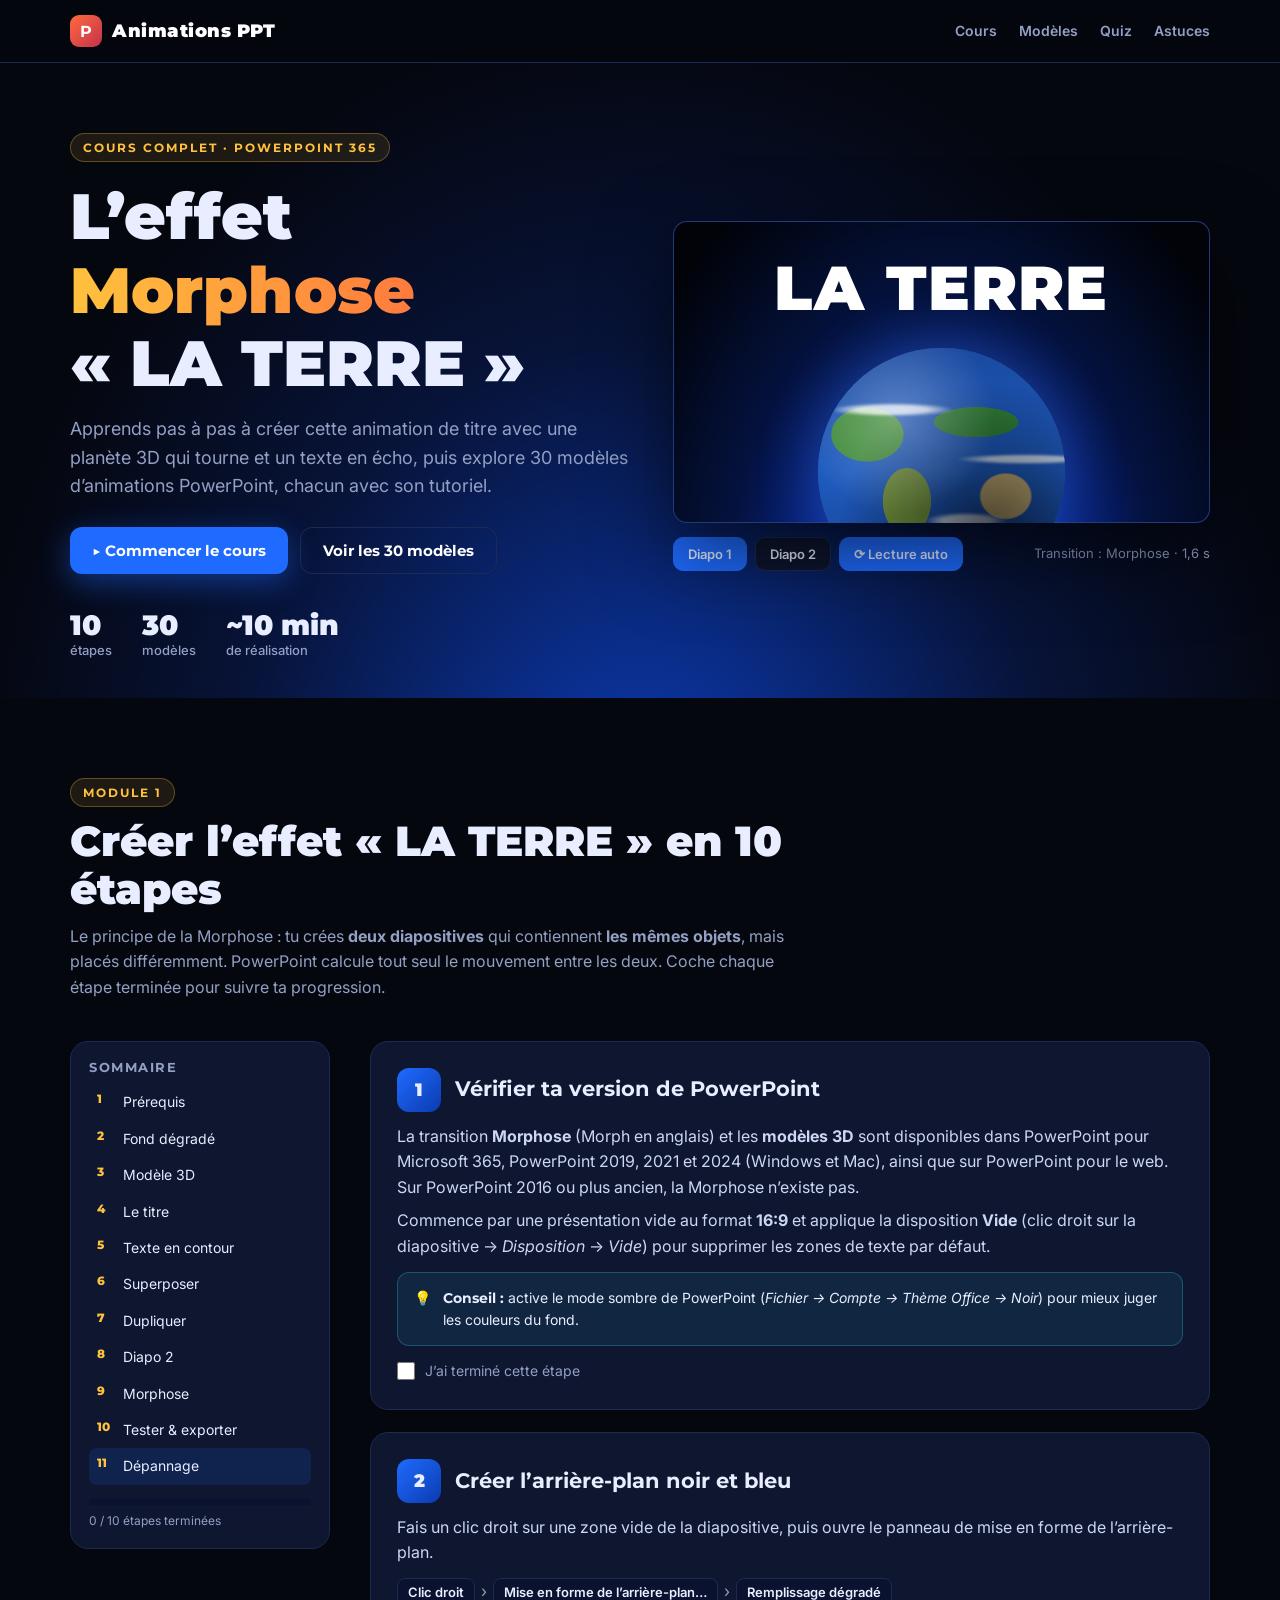
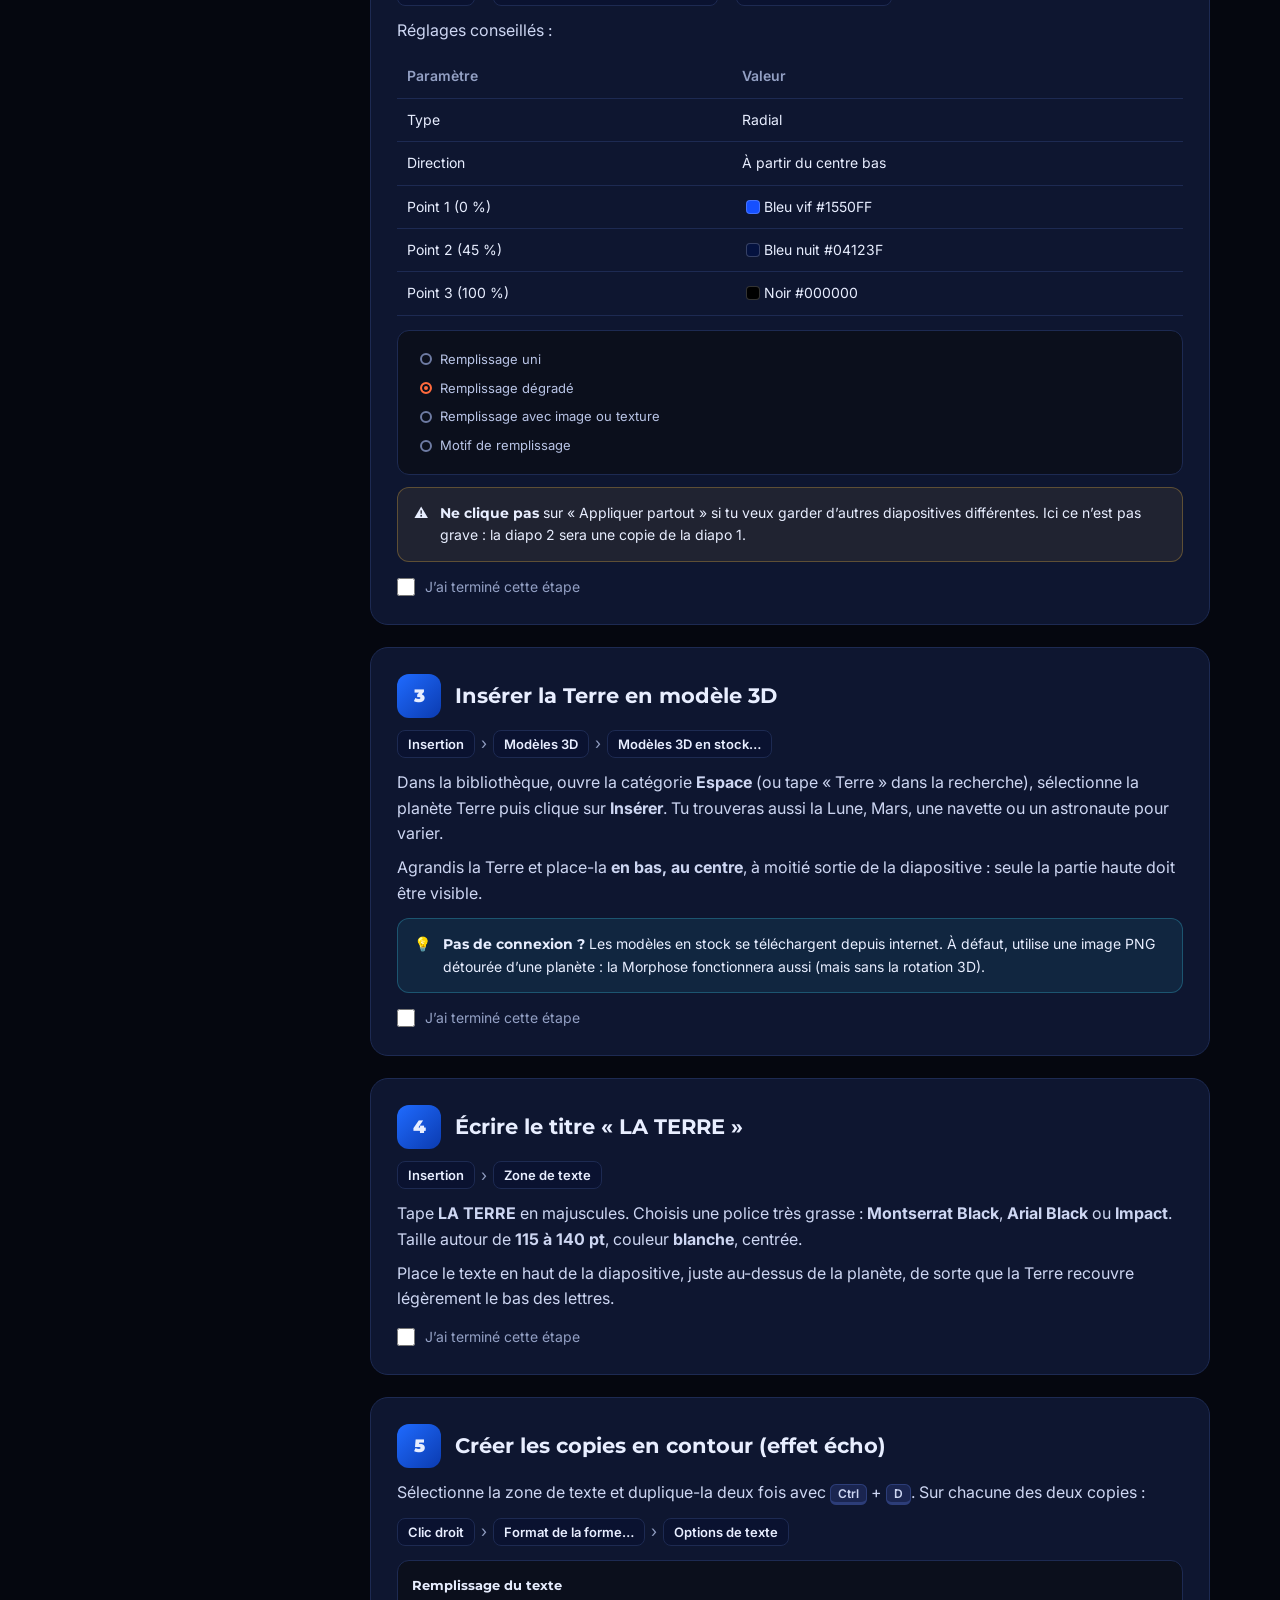
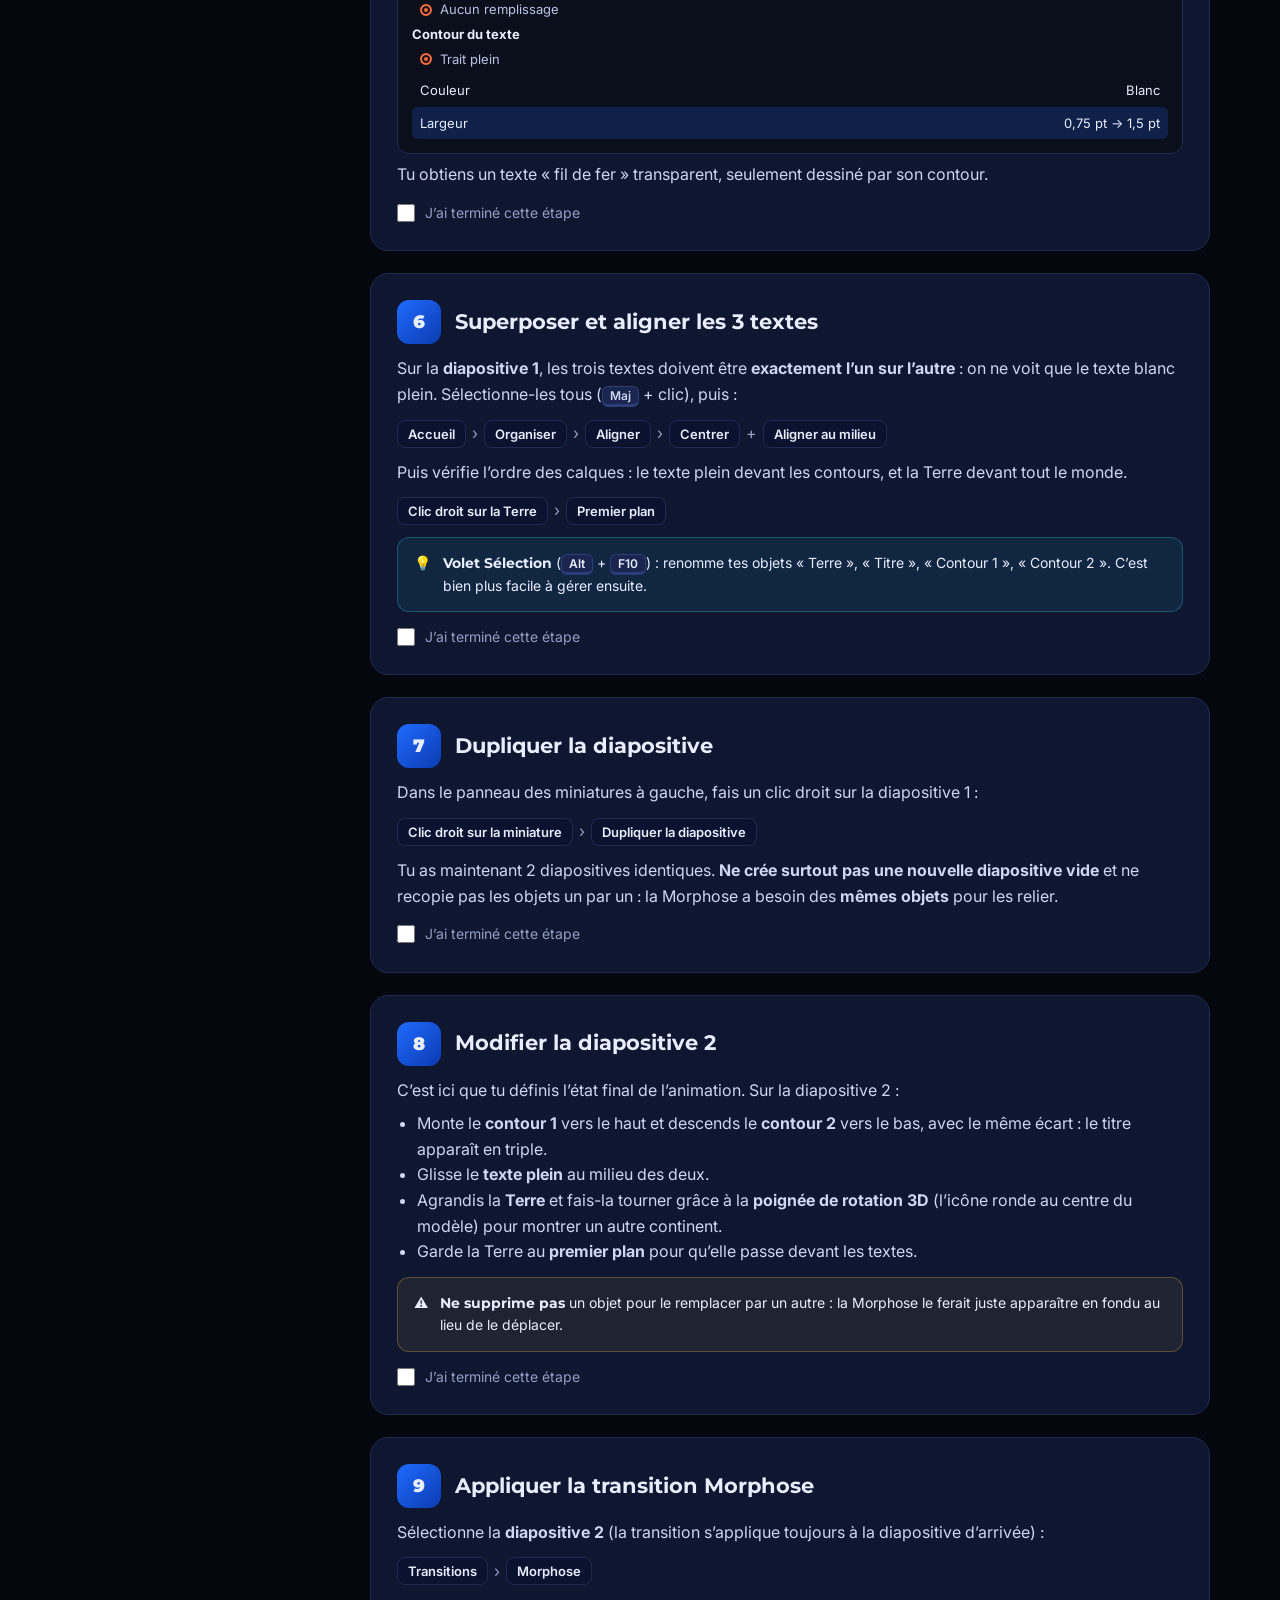
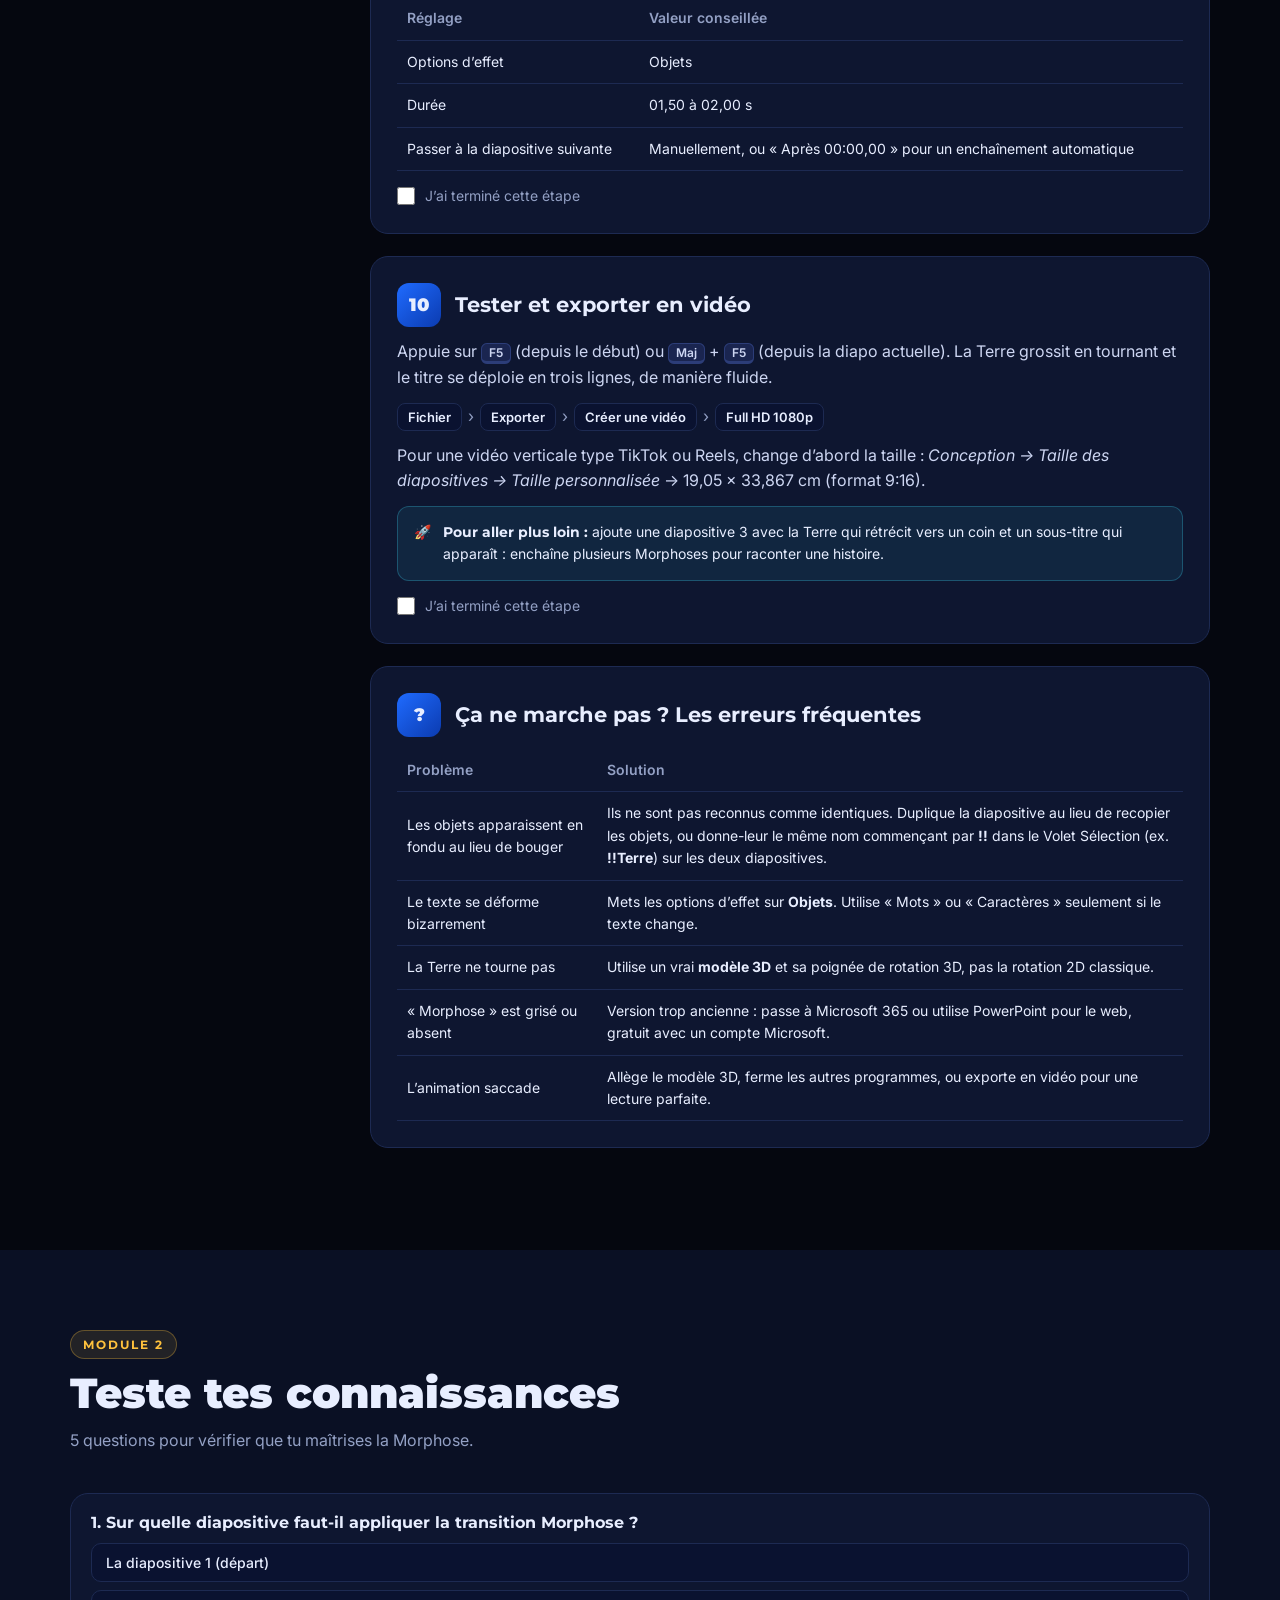
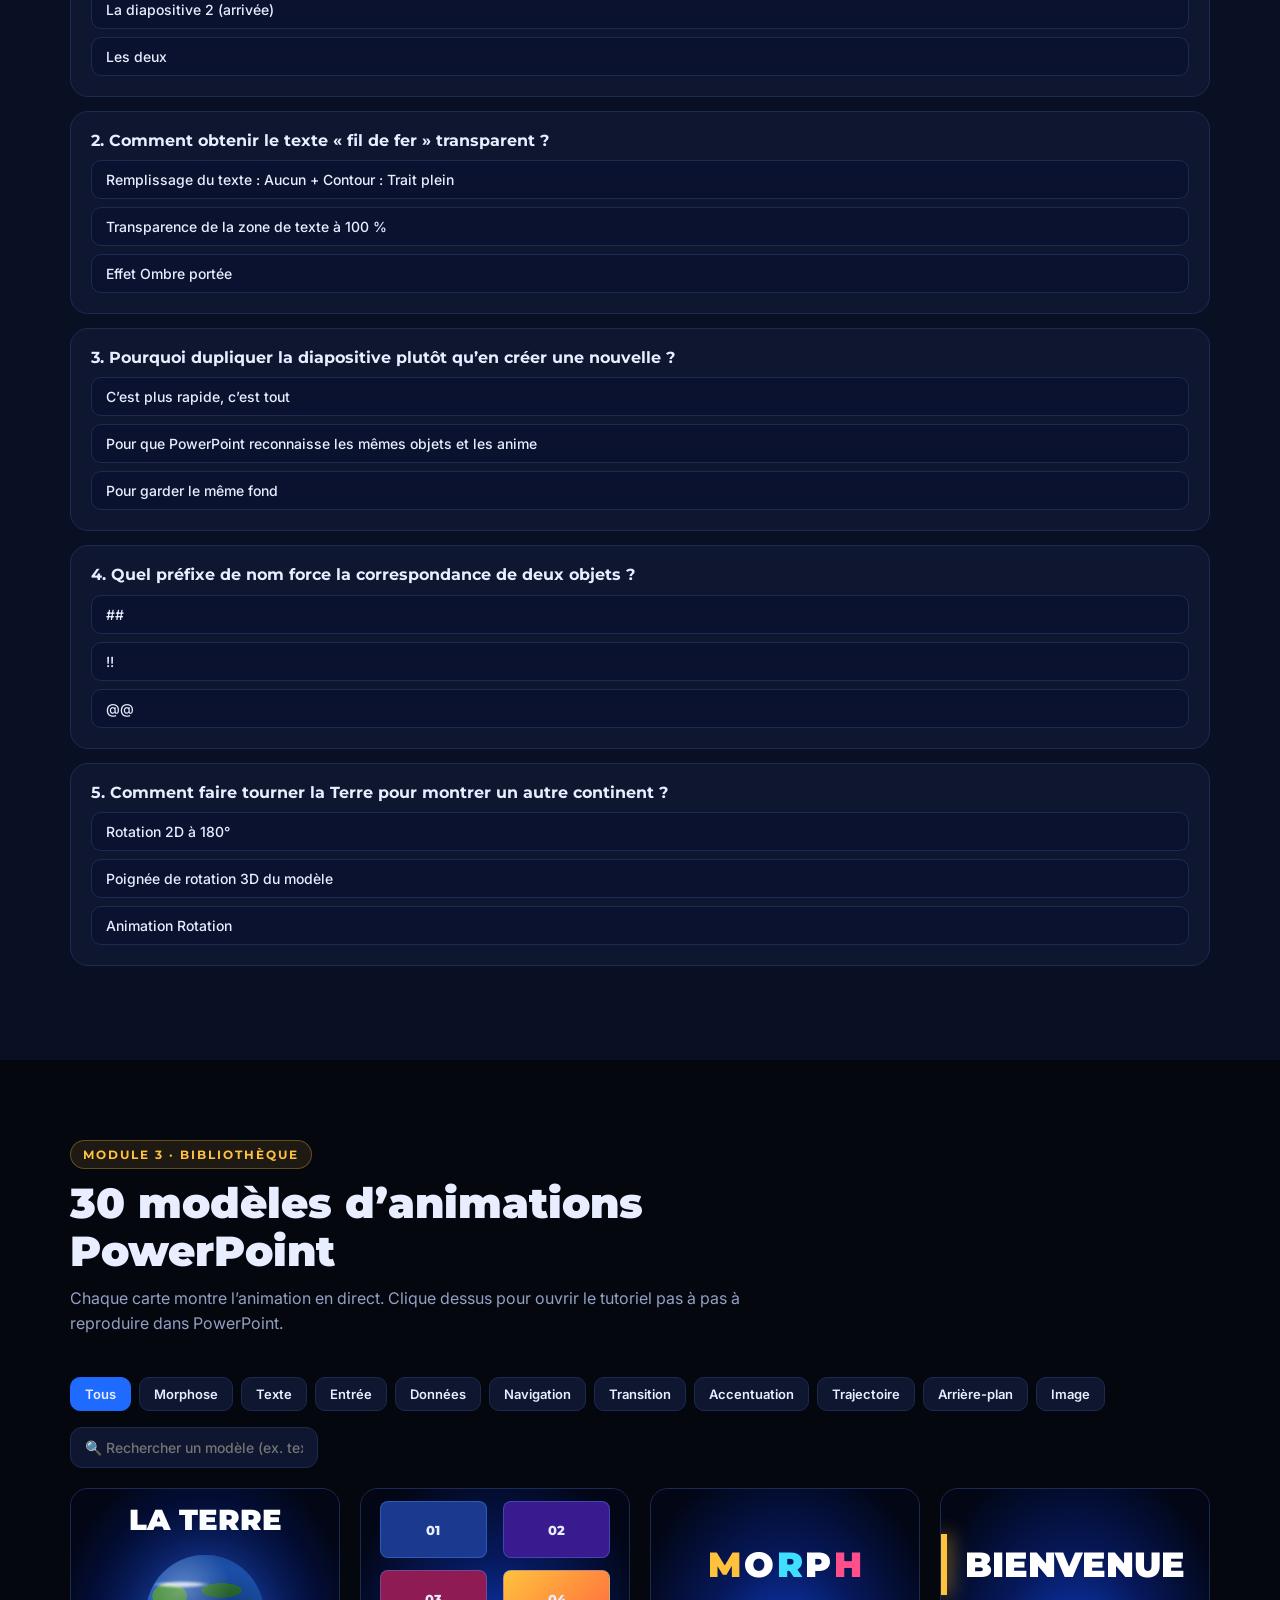
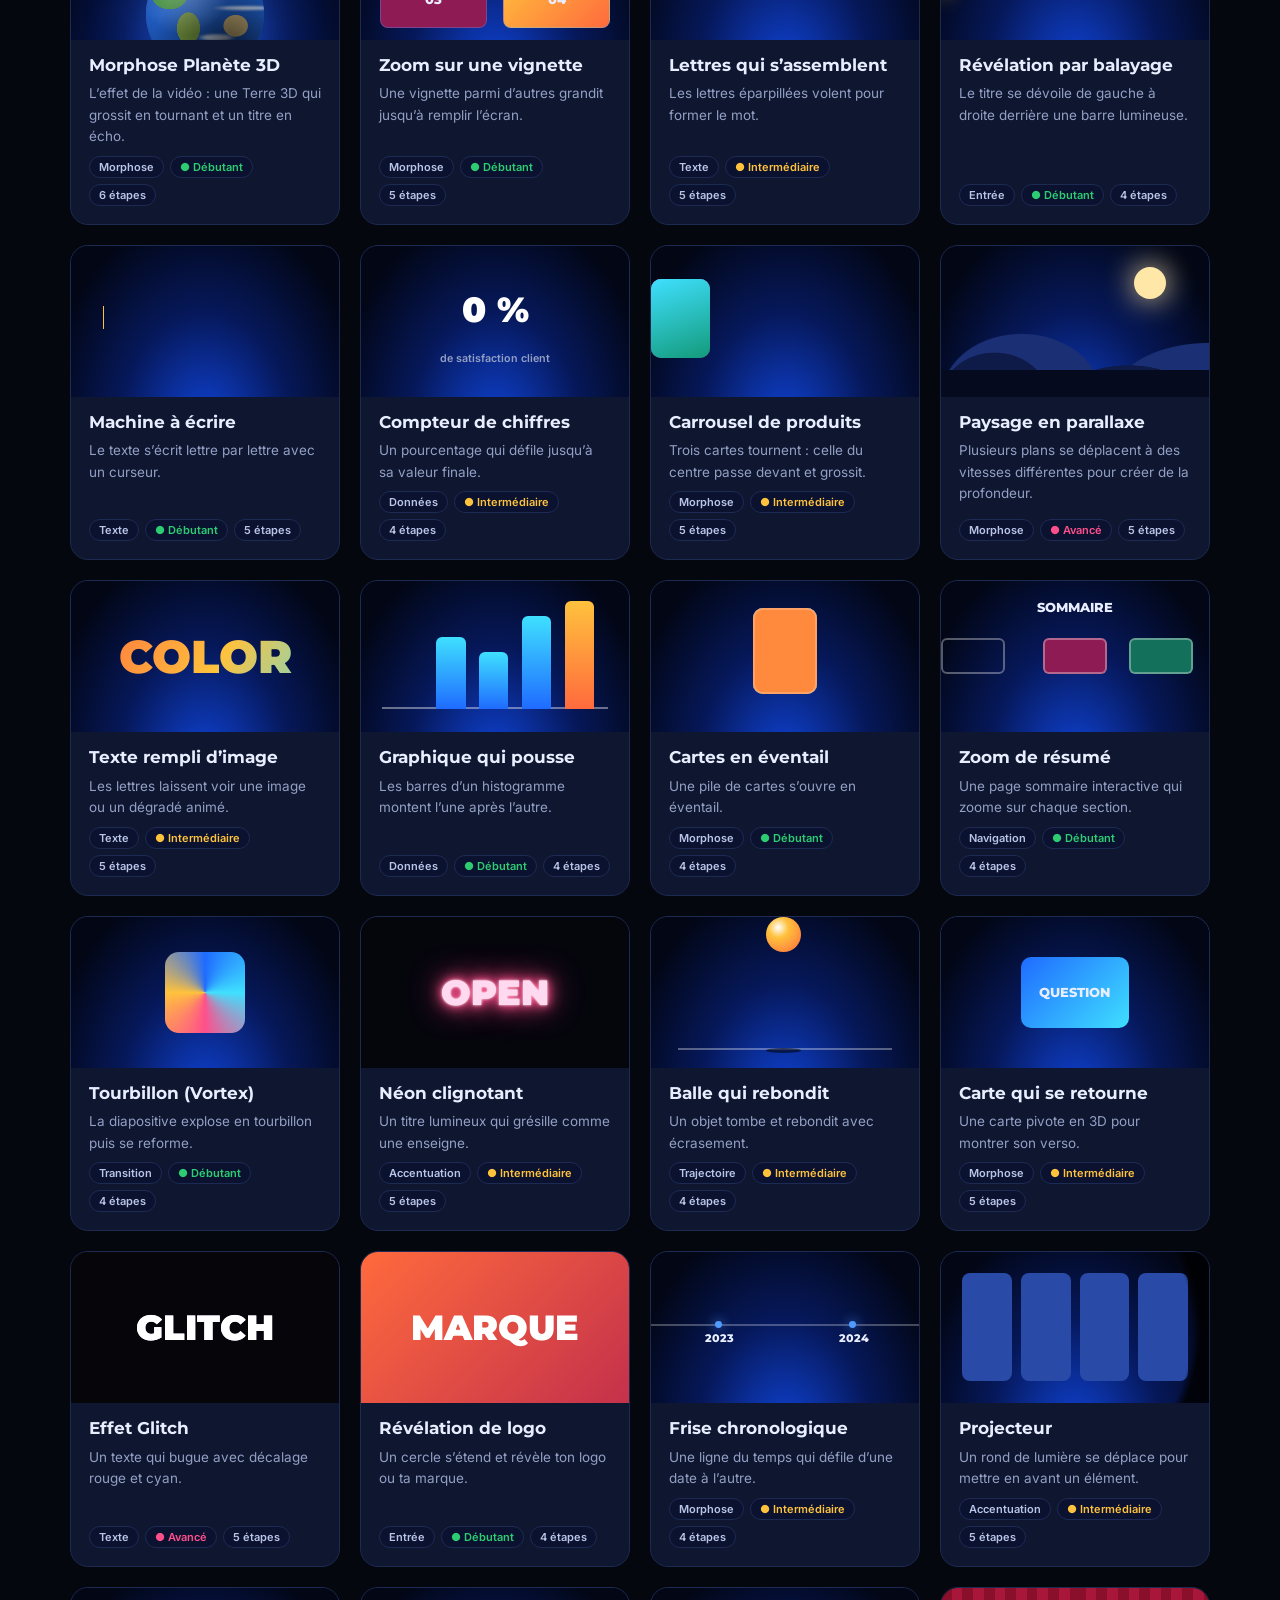
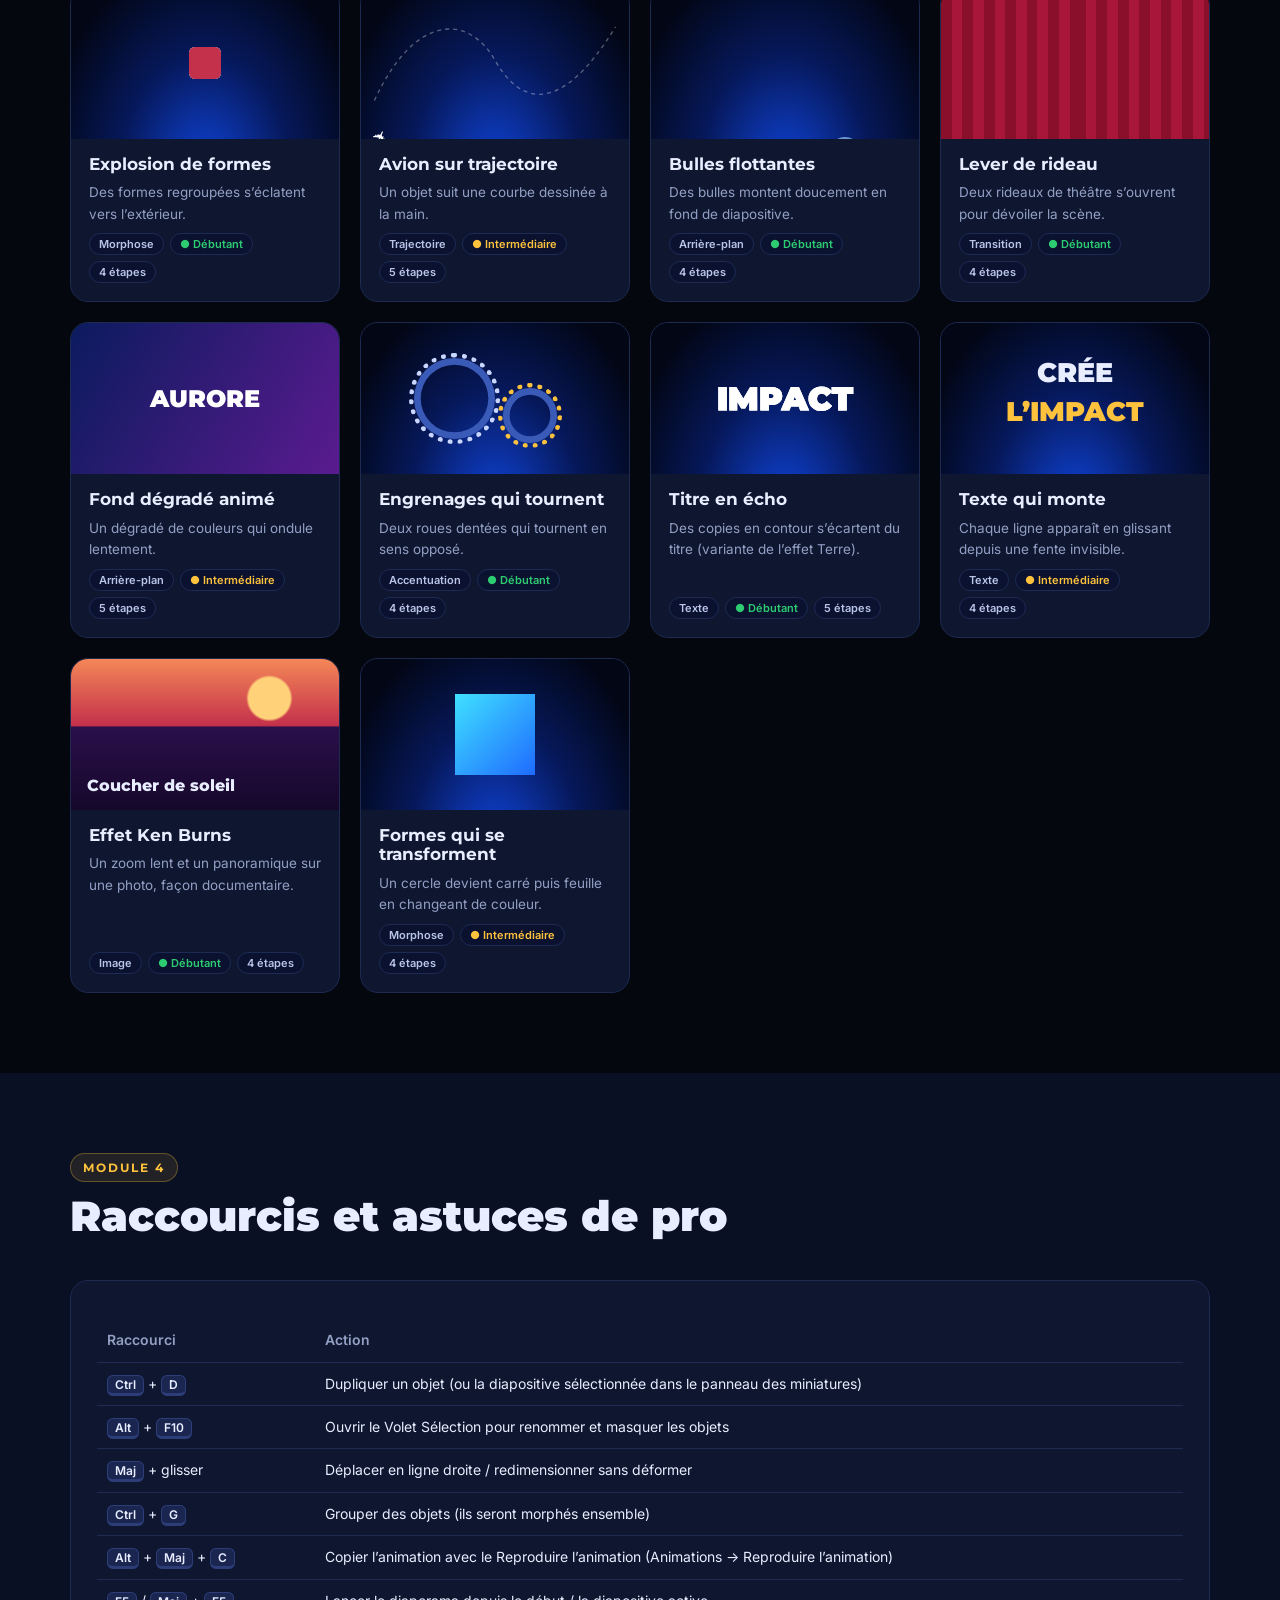
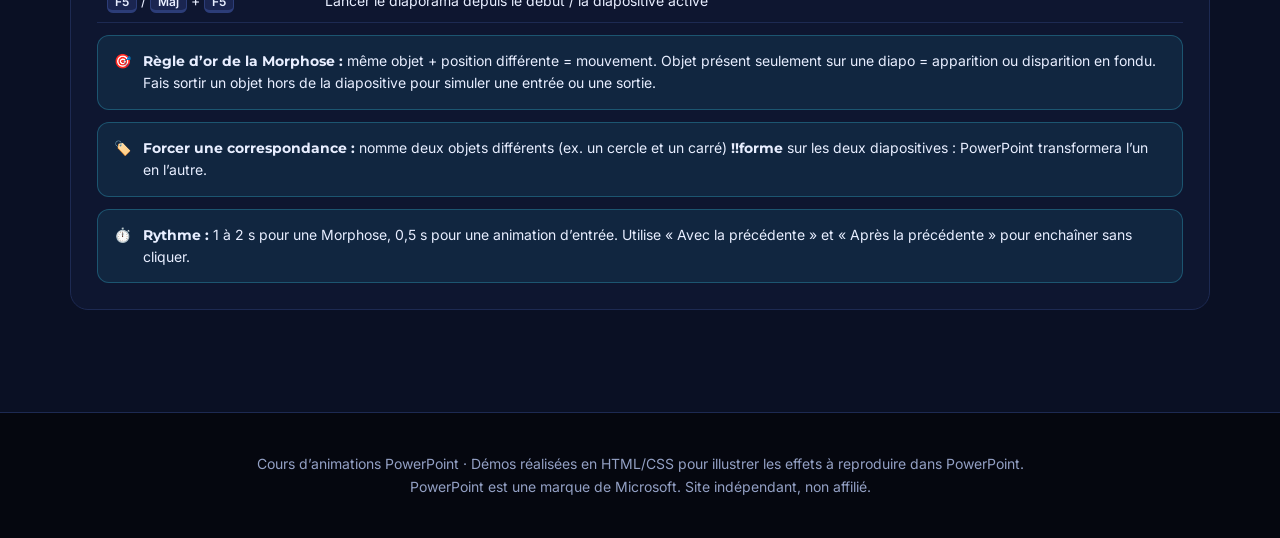
==== index.html @ f6e99db5 "Cours Morphose « LA TERRE » + 30 modèles d'animations PowerPoint Co-Authored-By: Claude Opus 5.5 <no" ====
<!DOCTYPE html>
<html lang="fr">
<head>
<meta charset="UTF-8">
<meta name="viewport" content="width=device-width, initial-scale=1">
<title>Animations PowerPoint — Cours Morphose & 27 modèles</title>
<meta name="description" content="Cours complet pour créer l'effet Morphose « La Terre » dans PowerPoint, plus une galerie de modèles d'animations avec tutoriels pas à pas.">
<link rel="preconnect" href="https://fonts.googleapis.com">
<link rel="preconnect" href="https://fonts.gstatic.com" crossorigin>
<link href="https://fonts.googleapis.com/css2?family=Montserrat:wght@400;600;800;900&family=Inter:wght@400;500;600&display=swap" rel="stylesheet">
<style>
:root{
  --bg:#05070f; --bg2:#0a1024; --card:#0e1630; --line:#1d2a52;
  --blue:#1f6bff; --blue2:#4f9bff; --cyan:#3fe0ff; --gold:#ffc23d; --pink:#ff4f8b;
  --txt:#e8eeff; --mut:#93a0c4;
  --r:18px;
}
*{box-sizing:border-box;margin:0;padding:0}
html{scroll-behavior:smooth}
body{font-family:Inter,system-ui,sans-serif;background:var(--bg);color:var(--txt);line-height:1.6;overflow-x:hidden}
a{color:var(--blue2)}
h1,h2,h3,h4{font-family:Montserrat,"Arial Black",sans-serif;line-height:1.15}
.wrap{max-width:1180px;margin:auto;padding:0 20px}

/* NAV */
nav{position:sticky;top:0;z-index:50;background:rgba(5,7,15,.82);backdrop-filter:blur(12px);border-bottom:1px solid var(--line)}
nav .wrap{display:flex;align-items:center;justify-content:space-between;height:62px}
.logo{font:900 18px Montserrat,"Arial Black",sans-serif;letter-spacing:.5px;display:flex;align-items:center;gap:10px;color:#fff;text-decoration:none}
.logo b{display:grid;place-items:center;width:32px;height:32px;border-radius:9px;background:linear-gradient(135deg,#ff6a3d,#c4314b);font-size:16px}
nav ul{display:flex;gap:22px;list-style:none}
nav ul a{color:var(--mut);text-decoration:none;font-weight:600;font-size:14px}
nav ul a:hover{color:#fff}
@media(max-width:700px){nav ul{gap:12px}nav ul li:nth-child(n+3){display:none}}

/* HERO */
.hero{position:relative;padding:70px 0 40px;background:radial-gradient(ellipse at 50% 120%,#0c3cb8 0%,#071338 45%,var(--bg) 75%)}
.hero .wrap{display:grid;grid-template-columns:1.05fr 1fr;gap:40px;align-items:center}
@media(max-width:900px){.hero .wrap{grid-template-columns:1fr}}
.kicker{display:inline-block;font:700 12px Montserrat,"Arial Black",sans-serif;letter-spacing:2px;text-transform:uppercase;color:var(--gold);background:rgba(255,194,61,.1);border:1px solid rgba(255,194,61,.3);padding:6px 12px;border-radius:99px}
.hero h1{font-size:clamp(36px,5.4vw,64px);font-weight:900;margin:18px 0 14px}
.hero h1 span{background:linear-gradient(90deg,var(--gold),#ff7a3d);-webkit-background-clip:text;background-clip:text;color:transparent}
.hero p.lead{color:var(--mut);font-size:18px;max-width:560px}
.btns{display:flex;gap:12px;margin-top:26px;flex-wrap:wrap}
.btn{display:inline-flex;align-items:center;gap:8px;padding:13px 22px;border-radius:12px;font:700 15px Montserrat,"Arial Black",sans-serif;text-decoration:none;cursor:pointer;border:0;transition:.2s}
.btn.p{background:var(--blue);color:#fff;box-shadow:0 8px 30px rgba(31,107,255,.45)}
.btn.p:hover{transform:translateY(-2px);background:#3a7dff}
.btn.g{background:transparent;color:#fff;border:1px solid var(--line)}
.btn.g:hover{border-color:var(--blue2)}
.stats{display:flex;gap:30px;margin-top:34px}
.stats div{font:900 28px Montserrat,"Arial Black",sans-serif}
.stats small{display:block;font:500 13px Inter;color:var(--mut)}

/* ===== SLIDE / MORPH DEMO ===== */
.slide{position:relative;aspect-ratio:16/9;border-radius:14px;overflow:hidden;
  background:radial-gradient(ellipse at 50% 115%,#1550ff 0%,#0a2a9a 28%,#04123f 55%,#010309 90%);
  box-shadow:0 30px 80px rgba(0,0,0,.6),0 0 0 1px #233a7a inset}
.slide .ttl{position:absolute;left:0;right:0;text-align:center;font:900 Montserrat;font-family:Montserrat,"Arial Black",sans-serif;font-weight:900;letter-spacing:.02em;white-space:nowrap;
  transition:all 1.6s cubic-bezier(.65,0,.35,1)}
.slide .t-main{color:#fff;font-size:11.5cqw;top:6%}
.slide .t-out{color:transparent;-webkit-text-stroke:1.4px #fff;font-size:11.5cqw;top:6%;opacity:0}
.demo-stage{container-type:inline-size}
/* Planète CSS */
.planet{position:absolute;border-radius:50%;overflow:hidden;
  background:#1d4fa8;
  box-shadow:inset -18px -14px 50px rgba(0,0,0,.85),inset 8px 6px 30px rgba(170,210,255,.35),0 0 60px rgba(70,140,255,.35);
  transition:all 1.6s cubic-bezier(.65,0,.35,1)}
.planet::before{content:"";position:absolute;inset:0;width:200%;
  background:
   radial-gradient(ellipse 12% 18% at 10% 35%,#3f8a3a 60%,transparent 62%),
   radial-gradient(ellipse 8% 22% at 18% 62%,#6f8f3c 60%,transparent 62%),
   radial-gradient(ellipse 14% 10% at 32% 30%,#2f7a37 60%,transparent 62%),
   radial-gradient(ellipse 9% 16% at 38% 60%,#c9b27a 55%,transparent 60%),
   radial-gradient(ellipse 6% 9% at 26% 80%,#e9eef5 60%,transparent 62%),
   radial-gradient(ellipse 12% 18% at 60% 35%,#3f8a3a 60%,transparent 62%),
   radial-gradient(ellipse 8% 22% at 68% 62%,#6f8f3c 60%,transparent 62%),
   radial-gradient(ellipse 14% 10% at 82% 30%,#2f7a37 60%,transparent 62%),
   radial-gradient(ellipse 9% 16% at 88% 60%,#c9b27a 55%,transparent 60%),
   radial-gradient(ellipse 6% 9% at 76% 80%,#e9eef5 60%,transparent 62%),
   linear-gradient(#1a4aa0,#1f5cc0 50%,#163f8c);
  animation:spin 14s linear infinite}
.planet::after{content:"";position:absolute;inset:0;width:200%;opacity:.75;
  background:
   radial-gradient(ellipse 18% 4% at 15% 25%,#fff 40%,transparent 70%),
   radial-gradient(ellipse 12% 5% at 30% 70%,#fff 40%,transparent 70%),
   radial-gradient(ellipse 20% 3% at 42% 45%,#fff 40%,transparent 70%),
   radial-gradient(ellipse 18% 4% at 65% 25%,#fff 40%,transparent 70%),
   radial-gradient(ellipse 12% 5% at 80% 70%,#fff 40%,transparent 70%),
   radial-gradient(ellipse 20% 3% at 92% 45%,#fff 40%,transparent 70%);
  animation:spin 9s linear infinite;filter:blur(1px)}
.planet .shade{position:absolute;inset:0;border-radius:50%;z-index:2;
  background:radial-gradient(circle at 32% 28%,rgba(255,255,255,.28),transparent 40%),radial-gradient(circle at 70% 75%,rgba(0,0,0,.65),transparent 60%)}
@keyframes spin{to{transform:translateX(-50%)}}

/* état diapo 1 */
.morph .planet{width:46%;aspect-ratio:1;left:27%;top:42%}
/* état diapo 2 */
.morph.s2 .planet{width:66%;left:17%;top:30%;transform:rotate(-14deg)}
.morph.s2 .t-main{top:24%}
.morph.s2 .o1{opacity:1;top:4%}
.morph.s2 .o2{opacity:1;top:44%}
.morph .z-front{z-index:3}
.slide-ui{display:flex;align-items:center;gap:8px;margin-top:14px;flex-wrap:wrap}
.chip{padding:8px 14px;border-radius:10px;border:1px solid var(--line);background:var(--card);color:var(--txt);font:600 13px Inter;cursor:pointer}
.chip.on{background:var(--blue);border-color:var(--blue)}
.slide-ui .lbl{color:var(--mut);font-size:13px;margin-left:auto}

/* SECTIONS */
section{padding:80px 0}
.sec-h{max-width:720px;margin-bottom:40px}
.sec-h h2{font-size:clamp(28px,3.6vw,42px);font-weight:900;margin:10px 0}
.sec-h p{color:var(--mut)}
.alt{background:var(--bg2)}

/* COURSE */
.course{display:grid;grid-template-columns:260px 1fr;gap:40px}
@media(max-width:900px){.course{grid-template-columns:1fr}.toc{position:static!important}}
.toc{position:sticky;top:86px;align-self:start;background:var(--card);border:1px solid var(--line);border-radius:var(--r);padding:18px}
.toc h4{font-size:13px;letter-spacing:1.5px;text-transform:uppercase;color:var(--mut);margin-bottom:10px}
.toc ol{list-style:none;counter-reset:t}
.toc li{counter-increment:t}
.toc a{display:flex;gap:10px;padding:7px 8px;border-radius:8px;color:var(--txt);text-decoration:none;font-size:14px}
.toc a::before{content:counter(t);font:800 12px Montserrat,"Arial Black",sans-serif;color:var(--gold);min-width:16px}
.toc a:hover,.toc a.act{background:rgba(31,107,255,.15)}
.prog{height:6px;background:#0a1230;border-radius:9px;margin-top:14px;overflow:hidden}
.prog i{display:block;height:100%;width:0;background:linear-gradient(90deg,var(--blue),var(--cyan));transition:.3s}
.prog-l{font-size:12px;color:var(--mut);margin-top:6px}

.step{background:var(--card);border:1px solid var(--line);border-radius:var(--r);padding:26px;margin-bottom:22px;scroll-margin-top:90px}
.step-h{display:flex;align-items:center;gap:14px;margin-bottom:12px}
.num{flex:none;width:44px;height:44px;border-radius:12px;display:grid;place-items:center;font:900 18px Montserrat,"Arial Black",sans-serif;background:linear-gradient(135deg,var(--blue),#0b3bb0)}
.step h3{font-size:21px}
.step p{color:#cdd6f2;margin:8px 0}
.path{display:flex;flex-wrap:wrap;gap:6px;align-items:center;margin:12px 0}
.path span{background:#0a1230;border:1px solid var(--line);padding:5px 10px;border-radius:8px;font:600 13px Inter}
.path em{color:var(--mut);font-style:normal}
.tip{display:flex;gap:12px;padding:14px 16px;border-radius:12px;margin-top:12px;font-size:14px}
.tip.i{background:rgba(63,224,255,.08);border:1px solid rgba(63,224,255,.25)}
.tip.w{background:rgba(255,194,61,.08);border:1px solid rgba(255,194,61,.28)}
.tip b{font-family:Montserrat}
.done{margin-top:14px;display:flex;align-items:center;gap:10px;font-size:14px;color:var(--mut);cursor:pointer;user-select:none}
.done input{width:18px;height:18px;accent-color:var(--blue)}
.mock{margin-top:14px;border-radius:12px;border:1px solid var(--line);background:#0b0f1c;padding:14px;font-size:13px}
.mock .row{display:flex;justify-content:space-between;padding:6px 8px;border-radius:6px}
.mock .row.sel{background:rgba(31,107,255,.2)}
.mock .rad{display:flex;align-items:center;gap:8px;padding:4px 8px;color:#b9c4e6}
.mock .rad i{width:12px;height:12px;border-radius:50%;border:2px solid #6e7ba3}
.mock .rad.on i{border-color:#ff6a3d;box-shadow:inset 0 0 0 2px #0b0f1c;background:#ff6a3d}
.swatch{display:inline-block;width:14px;height:14px;border-radius:4px;vertical-align:-2px;margin:0 4px;border:1px solid #fff3}
table.tbl{width:100%;border-collapse:collapse;margin-top:12px;font-size:14px}
.tbl th,.tbl td{text-align:left;padding:10px;border-bottom:1px solid var(--line)}
.tbl th{color:var(--mut);font-weight:600}
kbd{background:#1a2550;border:1px solid #2c3d78;border-bottom-width:3px;border-radius:6px;padding:1px 7px;font:600 12px Inter}

/* QUIZ */
.quiz .q{background:var(--card);border:1px solid var(--line);border-radius:var(--r);padding:20px;margin-bottom:14px}
.quiz .q h4{font-size:16px;margin-bottom:10px}
.quiz .opts{display:grid;gap:8px}
.quiz button{text-align:left;padding:10px 14px;border-radius:10px;border:1px solid var(--line);background:#0a1230;color:var(--txt);font:500 14px Inter;cursor:pointer}
.quiz button.ok{border-color:#2ecc71;background:rgba(46,204,113,.15)}
.quiz button.ko{border-color:#ff4f6b;background:rgba(255,79,107,.12)}
.quiz .exp{font-size:13px;color:var(--mut);margin-top:8px;display:none}
.score{font:800 18px Montserrat,"Arial Black",sans-serif;margin-top:10px}

/* GALLERY */
.filters{display:flex;gap:8px;flex-wrap:wrap;margin-bottom:16px}
.search{flex:1;min-width:220px;padding:11px 14px;border-radius:12px;border:1px solid var(--line);background:var(--card);color:var(--txt);font:500 14px Inter}
.grid{display:grid;grid-template-columns:repeat(auto-fill,minmax(270px,1fr));gap:20px;margin-top:20px}
.card{background:var(--card);border:1px solid var(--line);border-radius:var(--r);overflow:hidden;transition:.25s;cursor:pointer;display:flex;flex-direction:column}
.card:hover{transform:translateY(-4px);border-color:var(--blue);box-shadow:0 18px 40px rgba(31,107,255,.2)}
.stage{position:relative;aspect-ratio:16/9;overflow:hidden;container-type:inline-size;
  background:radial-gradient(ellipse at 50% 120%,#0f43d6 0%,#06185a 45%,#020615 85%)}
.card .body{padding:16px 18px 18px;display:flex;flex-direction:column;gap:8px;flex:1}
.card h3{font-size:17px}
.card p{font-size:13.5px;color:var(--mut)}
.tags{display:flex;gap:6px;flex-wrap:wrap;margin-top:auto}
.tag{font:600 11px Inter;padding:3px 9px;border-radius:99px;background:#0a1230;border:1px solid var(--line);color:#b9c4e6}
.lvl1{color:#2ecc71}.lvl2{color:var(--gold)}.lvl3{color:var(--pink)}
.empty{color:var(--mut);padding:40px;text-align:center;display:none}

/* MODAL */
.modal{position:fixed;inset:0;z-index:100;background:rgba(2,4,10,.8);backdrop-filter:blur(6px);display:none;align-items:center;justify-content:center;padding:20px}
.modal.open{display:flex}
.mbox{background:var(--bg2);border:1px solid var(--line);border-radius:22px;max-width:860px;width:100%;max-height:92vh;overflow:auto;display:grid;grid-template-columns:1fr 1fr}
@media(max-width:780px){.mbox{grid-template-columns:1fr}}
.mbox .left{padding:22px;border-right:1px solid var(--line)}
.mbox .right{padding:26px}
.mbox h3{font-size:24px;margin-bottom:6px}
.mbox ol{padding-left:20px;margin:14px 0}
.mbox li{margin-bottom:10px;color:#cdd6f2;font-size:14.5px}
.mbox .x{position:sticky;float:right;top:0;background:none;border:0;color:var(--mut);font-size:28px;cursor:pointer;line-height:1}
.meta{display:grid;grid-template-columns:1fr 1fr;gap:8px;margin-top:16px;font-size:13px}
.meta div{background:var(--card);border:1px solid var(--line);border-radius:10px;padding:10px}
.meta small{display:block;color:var(--mut)}

footer{padding:40px 0;border-top:1px solid var(--line);color:var(--mut);font-size:14px;text-align:center}

/* ===================== DÉMOS DES MODÈLES ===================== */
.stage *{position:absolute}
.big{font:900 13cqw Montserrat,"Arial Black",sans-serif;color:#fff;left:0;right:0;text-align:center;top:50%;transform:translateY(-50%);white-space:nowrap}
.mid{font:900 9cqw Montserrat,"Arial Black",sans-serif;color:#fff;white-space:nowrap}
/* 1 planète */
.d-planete .planet{width:44%;aspect-ratio:1;left:28%;top:44%;animation:pl1 4s cubic-bezier(.65,0,.35,1) infinite alternate}
.d-planete .t-main,.d-planete .t-out{position:absolute;left:0;right:0;text-align:center;font:900 11cqw Montserrat,"Arial Black",sans-serif;top:8%}
.d-planete .t-main{color:#fff}
.d-planete .t-out{color:transparent;-webkit-text-stroke:1px #fff;opacity:0}
.d-planete .o1{animation:o1 4s cubic-bezier(.65,0,.35,1) infinite alternate}
.d-planete .o2{animation:o2 4s cubic-bezier(.65,0,.35,1) infinite alternate}
.d-planete .t-main{animation:tm 4s cubic-bezier(.65,0,.35,1) infinite alternate}
@keyframes pl1{0%,30%{width:44%;left:28%;top:44%;transform:none}70%,100%{width:62%;left:19%;top:32%;transform:rotate(-14deg)}}
@keyframes o1{0%,30%{opacity:0;top:8%}70%,100%{opacity:1;top:4%}}
@keyframes o2{0%,30%{opacity:0;top:8%}70%,100%{opacity:1;top:42%}}
@keyframes tm{0%,30%{top:8%}70%,100%{top:23%}}
/* 2 zoom carte */
.d-zoom .tile{width:40%;height:38%;border-radius:8px;background:#1b3a8f;border:1px solid #4f9bff55}
.d-zoom .tile:nth-child(1){left:7%;top:8%}.d-zoom .tile:nth-child(2){left:53%;top:8%;background:#3a1b8f}
.d-zoom .tile:nth-child(3){left:7%;top:54%;background:#8f1b55}
.d-zoom .tile:nth-child(4){left:53%;top:54%;background:linear-gradient(135deg,var(--gold),#ff6a3d);z-index:2;animation:zt 4s ease-in-out infinite}
.d-zoom .tile span{position:static;display:grid;place-items:center;height:100%;font:800 5cqw Montserrat,"Arial Black",sans-serif}
@keyframes zt{0%,25%{left:53%;top:54%;width:40%;height:38%}55%,85%{left:0;top:0;width:100%;height:100%;border-radius:0}100%{left:53%;top:54%;width:40%;height:38%}}
/* 3 lettres */
.d-lettres .row{left:0;right:0;top:50%;transform:translateY(-50%);display:flex;justify-content:center;gap:1cqw;position:absolute}
.d-lettres .row span{position:relative;font:900 13cqw Montserrat,"Arial Black",sans-serif;color:#fff;animation:lt 3.6s cubic-bezier(.65,0,.35,1) infinite alternate}
.d-lettres .row span:nth-child(1){--x:-20cqw;--y:-18cqw;--r:-40deg;color:var(--gold)}
.d-lettres .row span:nth-child(2){--x:-6cqw;--y:20cqw;--r:30deg}
.d-lettres .row span:nth-child(3){--x:4cqw;--y:-22cqw;--r:80deg;color:var(--cyan)}
.d-lettres .row span:nth-child(4){--x:12cqw;--y:18cqw;--r:-60deg}
.d-lettres .row span:nth-child(5){--x:22cqw;--y:-12cqw;--r:20deg;color:var(--pink)}
@keyframes lt{0%,25%{transform:translate(var(--x),var(--y)) rotate(var(--r)) scale(.7)}75%,100%{transform:none}}
/* 4 rideau balayer */
.d-balayer .big{animation:wp 3s ease-in-out infinite}
.d-balayer .bar{left:0;top:30%;height:40%;width:6px;background:var(--gold);animation:wb 3s ease-in-out infinite;box-shadow:0 0 20px var(--gold)}
@keyframes wp{0%{clip-path:inset(0 100% 0 0)}50%,80%{clip-path:inset(0 0 0 0)}100%{clip-path:inset(0 0 0 100%)}}
@keyframes wb{0%{left:0}50%,80%{left:calc(100% - 6px)}100%{left:calc(100% - 6px);opacity:0}}
/* 5 machine à écrire */
.d-type .mid{left:12%;top:40%;font-size:7cqw;overflow:hidden;width:0;border-right:.6cqw solid var(--gold);animation:ty 4s steps(14) infinite,cr .6s step-end infinite}
@keyframes ty{0%{width:0}60%,90%{width:14ch}100%{width:0}}
@keyframes cr{50%{border-color:transparent}}
/* 6 compteur */
@property --n{syntax:'<integer>';initial-value:0;inherits:false}
.d-compteur .big{counter-reset:n var(--n);animation:cn 3.5s cubic-bezier(.2,.7,.2,1) infinite;top:42%}
.d-compteur .big::after{content:counter(n) " %";position:static}
.d-compteur .sub{left:0;right:0;text-align:center;top:70%;font:600 4cqw Inter;color:var(--mut)}
@keyframes cn{0%{--n:0}70%,100%{--n:98}}
/* 7 carrousel */
.d-carrousel .it{width:22%;aspect-ratio:3/4;border-radius:10px;top:22%;animation:cr7 6s ease-in-out infinite}
.d-carrousel .it:nth-child(1){background:linear-gradient(160deg,#ff6a3d,#c4314b)}
.d-carrousel .it:nth-child(2){background:linear-gradient(160deg,#4f9bff,#1f3bb0);animation-delay:-2s}
.d-carrousel .it:nth-child(3){background:linear-gradient(160deg,#3fe0ff,#139a7a);animation-delay:-4s}
@keyframes cr7{0%,25%{left:39%;transform:scale(1.25);z-index:3;opacity:1}33%,58%{left:70%;transform:scale(.8);z-index:1;opacity:.6}66%,91%{left:8%;transform:scale(.8);z-index:1;opacity:.6}100%{left:39%;transform:scale(1.25);z-index:3;opacity:1}}
/* 8 parallaxe */
.d-parallaxe .l{bottom:0;height:60%;width:200%;left:0}
.d-parallaxe .l1{background:radial-gradient(ellipse 15% 70% at 15% 100%,#1b2f74 98%,transparent),radial-gradient(ellipse 18% 60% at 50% 100%,#1b2f74 98%,transparent),radial-gradient(ellipse 15% 70% at 65% 100%,#1b2f74 98%,transparent),radial-gradient(ellipse 18% 60% at 100% 100%,#1b2f74 98%,transparent);animation:px 9s linear infinite}
.d-parallaxe .l2{height:42%;background:radial-gradient(ellipse 10% 70% at 10% 100%,#0e1a47 98%,transparent),radial-gradient(ellipse 12% 50% at 35% 100%,#0e1a47 98%,transparent),radial-gradient(ellipse 10% 70% at 60% 100%,#0e1a47 98%,transparent),radial-gradient(ellipse 12% 50% at 85% 100%,#0e1a47 98%,transparent);animation:px 5s linear infinite}
.d-parallaxe .l3{height:18%;background:#050a1f;width:100%}
.d-parallaxe .moon{width:12%;aspect-ratio:1;border-radius:50%;background:#ffe7a8;top:14%;right:16%;box-shadow:0 0 30px #ffe7a8}
@keyframes px{to{transform:translateX(-50%)}}
/* 9 masque texte */
.d-masque .big{color:transparent;font-size:17cqw;background:linear-gradient(120deg,#ff6a3d,#ffc23d,#3fe0ff,#1f6bff,#ff4f8b,#ff6a3d);background-size:300% 100%;-webkit-background-clip:text;background-clip:text;animation:mk 4s linear infinite}
@keyframes mk{to{background-position:300% 0}}
/* 10 graphique */
.d-graph .b{bottom:15%;width:11%;border-radius:6px 6px 0 0;background:linear-gradient(var(--cyan),var(--blue));animation:gb 3.5s cubic-bezier(.2,.8,.2,1) infinite;transform-origin:bottom}
.d-graph .b:nth-child(1){left:12%;height:30%}.d-graph .b:nth-child(2){left:28%;height:48%;animation-delay:.15s}
.d-graph .b:nth-child(3){left:44%;height:38%;animation-delay:.3s}.d-graph .b:nth-child(4){left:60%;height:62%;animation-delay:.45s}
.d-graph .b:nth-child(5){left:76%;height:72%;animation-delay:.6s;background:linear-gradient(var(--gold),#ff6a3d)}
.d-graph .axis{left:8%;right:8%;bottom:15%;height:2px;background:#fff6}
@keyframes gb{0%{transform:scaleY(0)}40%,85%{transform:scaleY(1)}100%{transform:scaleY(0)}}
/* 11 éventail */
.d-eventail .c{width:24%;aspect-ratio:3/4;left:38%;top:18%;border-radius:10px;transform-origin:50% 120%;animation:ev 4s ease-in-out infinite alternate;border:2px solid #fff3}
.d-eventail .c:nth-child(1){background:#c4314b;--r:-36deg}.d-eventail .c:nth-child(2){background:#7a31c4;--r:-18deg}
.d-eventail .c:nth-child(3){background:#1f6bff;--r:0deg}.d-eventail .c:nth-child(4){background:#139a7a;--r:18deg}
.d-eventail .c:nth-child(5){background:#ff8a3d;--r:36deg}
@keyframes ev{0%,20%{transform:rotate(0)}80%,100%{transform:rotate(var(--r))}}
/* 12 zoom résumé */
.d-resume .th{width:24%;aspect-ratio:16/9;top:38%;border-radius:6px;border:2px solid #fff5}
.d-resume .th:nth-child(1){left:6%;background:#1b3a8f}.d-resume .th:nth-child(2){left:38%;background:#8f1b55;animation:rs 5s ease-in-out infinite;z-index:2}
.d-resume .th:nth-child(3){left:70%;background:#13705a}
.d-resume .hd{top:12%;left:0;right:0;text-align:center;font:800 5cqw Montserrat,"Arial Black",sans-serif}
@keyframes rs{0%,30%{left:38%;top:38%;width:24%}50%,80%{left:0;top:0;width:100%;border-radius:0;border-color:transparent}100%{left:38%;top:38%;width:24%}}
/* 13 vortex */
.d-vortex .sq{width:30%;aspect-ratio:1;left:35%;top:calc(50% - 15cqw);border-radius:14px;background:conic-gradient(from 0deg,#1f6bff,#3fe0ff,#ff4f8b,#ffc23d,#1f6bff);animation:vx 3.5s cubic-bezier(.7,0,.3,1) infinite}
@keyframes vx{0%{transform:rotate(0) scale(1)}45%{transform:rotate(720deg) scale(0);opacity:.2}55%{transform:rotate(720deg) scale(0)}100%{transform:rotate(1440deg) scale(1)}}
/* 14 néon */
.d-neon{background:#05050c!important}
.d-neon .big{color:#ffd9f0;text-shadow:0 0 1cqw #fff,0 0 3cqw #ff4f8b,0 0 6cqw #ff4f8b,0 0 12cqw #ff4f8b;animation:nn 2.4s infinite}
@keyframes nn{0%,18%,22%,25%,53%,57%,100%{opacity:1}20%,24%,55%{opacity:.25;text-shadow:none}}
/* 15 rebond */
.d-rebond .ball{width:13%;aspect-ratio:1;border-radius:50%;left:43%;background:radial-gradient(circle at 35% 30%,#fff,#ffc23d 30%,#ff6a3d);animation:bo 1.2s cubic-bezier(.3,0,.7,1) infinite alternate}
.d-rebond .floor{left:10%;right:10%;bottom:12%;height:2px;background:#fff5}
.d-rebond .sh{width:13%;height:3%;left:43%;bottom:10%;border-radius:50%;background:#0008;animation:sh 1.2s cubic-bezier(.3,0,.7,1) infinite alternate}
@keyframes bo{0%{top:8%}90%{transform:scale(1)}100%{top:calc(88% - 13cqw);transform:scale(1.2,.8)}}
@keyframes sh{0%{transform:scale(.4);opacity:.3}100%{transform:scale(1.2);opacity:1}}
/* 16 flip */
.d-flip{perspective:600px}
.d-flip .card3{width:40%;aspect-ratio:3/2;left:30%;top:calc(50% - 13.3cqw);transform-style:preserve-3d;animation:fl 4s ease-in-out infinite}
.d-flip .f{inset:0;border-radius:10px;display:grid;place-items:center;font:800 5cqw Montserrat,"Arial Black",sans-serif;backface-visibility:hidden}
.d-flip .fa{background:linear-gradient(135deg,#1f6bff,#3fe0ff)}
.d-flip .fb{background:linear-gradient(135deg,#ff6a3d,#ffc23d);transform:rotateY(180deg);color:#1a1200}
@keyframes fl{0%,30%{transform:rotateY(0)}50%,80%{transform:rotateY(180deg)}100%{transform:rotateY(360deg)}}
/* 17 glitch */
.d-glitch{background:#06060a!important}
.d-glitch .big{animation:gl 2.5s infinite steps(1)}
.d-glitch .g1{color:#ff004c;mix-blend-mode:screen;animation:g1 2.5s infinite steps(1)}
.d-glitch .g2{color:#00e5ff;mix-blend-mode:screen;animation:g2 2.5s infinite steps(1)}
@keyframes g1{0%,70%{transform:translate(0,-50%);clip-path:none}72%{transform:translate(-2cqw,-50%);clip-path:inset(10% 0 55% 0)}76%{transform:translate(2cqw,-50%);clip-path:inset(60% 0 10% 0)}80%{transform:translate(0,-50%);clip-path:none}}
@keyframes g2{0%,70%{transform:translate(0,-50%)}73%{transform:translate(2cqw,-50%);clip-path:inset(40% 0 30% 0)}78%{transform:translate(-1.5cqw,-50%);clip-path:inset(5% 0 70% 0)}80%{transform:translate(0,-50%);clip-path:none}}
/* 18 logo reveal */
.d-logo .circ{width:100%;height:100%;left:0;top:0;background:linear-gradient(135deg,#ff6a3d,#c4314b);animation:lc 4s cubic-bezier(.7,0,.3,1) infinite}
.d-logo .big{z-index:2;animation:lg 4s cubic-bezier(.7,0,.3,1) infinite}
@keyframes lc{0%{clip-path:circle(0% at 50% 50%)}35%,80%{clip-path:circle(75% at 50% 50%)}100%{clip-path:circle(0% at 50% 50%)}}
@keyframes lg{0%,30%{opacity:0;letter-spacing:1em}55%,80%{opacity:1;letter-spacing:.02em}100%{opacity:0}}
/* 19 timeline */
.d-timeline .track{left:0;top:48%;width:200%;height:2px;background:#fff4;animation:tl 6s ease-in-out infinite}
.d-timeline .track i{top:-1.2cqw;width:2.6cqw;height:2.6cqw;border-radius:50%;background:var(--blue2);box-shadow:0 0 12px var(--blue2)}
.d-timeline .track b{top:3cqw;font:800 4cqw Montserrat,"Arial Black",sans-serif;transform:translateX(-35%)}
@keyframes tl{0%,15%{transform:translateX(0)}30%,45%{transform:translateX(-25%)}60%,75%{transform:translateX(-50%)}90%,100%{transform:translateX(0)}}
/* 20 spotlight */
.d-spot .bg{inset:0;display:grid;grid-template-columns:repeat(4,1fr);gap:4%;padding:8%;position:absolute}
.d-spot .bg span{position:static;border-radius:8px;background:#2a4aa8}
.d-spot .mask{inset:0;background:radial-gradient(circle 14cqw at var(--x,30%) 50%,transparent 95%,rgba(0,0,0,.82));animation:sp 5s ease-in-out infinite}
@property --x{syntax:'<percentage>';initial-value:30%;inherits:false}
@keyframes sp{0%,20%{--x:20%}40%,60%{--x:50%}80%,100%{--x:80%}}
/* 21 grille éclatée */
.d-grille .sq{width:12%;aspect-ratio:1;border-radius:6px;left:44%;top:calc(50% - 6cqw);animation:gx 3.2s cubic-bezier(.65,0,.35,1) infinite alternate}
@keyframes gx{0%,25%{transform:translate(0,0) rotate(0)}75%,100%{transform:translate(var(--dx),var(--dy)) rotate(var(--rr))}}
/* 22 trajectoire */
.d-traj .path{inset:0}
.d-traj .plane{font-size:7cqw;offset-path:path("M 20 150 C 80 20, 160 20, 200 90 S 300 170, 380 40");offset-rotate:auto;animation:tj 4s ease-in-out infinite;color:#fff;left:0;top:0;line-height:1}
@keyframes tj{0%{offset-distance:0%}100%{offset-distance:100%}}
/* 23 bulles */
.d-bulles .bb{bottom:-20%;border-radius:50%;border:2px solid #9fd2ffaa;background:radial-gradient(circle at 30% 30%,#ffffff55,transparent 60%);animation:bl linear infinite}
@keyframes bl{to{transform:translateY(-140cqw)}}
/* 24 rideaux */
.d-rideaux .big{color:var(--gold)}
.d-rideaux .p{top:0;height:100%;width:50%;background:repeating-linear-gradient(90deg,#8a0f2a 0 4cqw,#a8173a 4cqw 8cqw);z-index:2}
.d-rideaux .pl{left:0;animation:rl 4s ease-in-out infinite}.d-rideaux .pr{right:0;animation:rr 4s ease-in-out infinite}
@keyframes rl{0%,15%{transform:translateX(0)}50%,85%{transform:translateX(-100%)}100%{transform:translateX(0)}}
@keyframes rr{0%,15%{transform:translateX(0)}50%,85%{transform:translateX(100%)}100%{transform:translateX(0)}}
/* 25 aurore */
.d-aurore{background:linear-gradient(120deg,#0b1b5e,#5a1b8f,#0f8b8d,#1f6bff,#0b1b5e)!important;background-size:400% 400%!important;animation:au 8s ease infinite}
@keyframes au{0%{background-position:0% 50%}50%{background-position:100% 50%}100%{background-position:0% 50%}}
/* 26 engrenages */
.d-engr .gear{border-radius:50%;border:2.2cqw dotted #c9d6ff;box-shadow:inset 0 0 0 2.5cqw #3a5ab8}
.d-engr .g1{width:34%;aspect-ratio:1;left:18%;top:20%;animation:rot 6s linear infinite}
.d-engr .g2{width:24%;aspect-ratio:1;left:51%;top:40%;animation:rot 4.2s linear infinite reverse;border-color:#ffc23d}
@keyframes rot{to{transform:rotate(360deg)}}
/* 27 écho */
.d-echo .e{left:0;right:0;text-align:center;top:50%;font:900 12cqw Montserrat,"Arial Black",sans-serif;transform:translateY(-50%);white-space:nowrap}
.d-echo .e.f{color:#fff;z-index:2}
.d-echo .e.o{color:transparent;-webkit-text-stroke:1px #ffffffaa;animation:ec 3s cubic-bezier(.65,0,.35,1) infinite alternate}
.d-echo .e.o:nth-child(1){--d:-26cqw}.d-echo .e.o:nth-child(2){--d:-13cqw}.d-echo .e.o:nth-child(3){--d:13cqw}.d-echo .e.o:nth-child(4){--d:26cqw}
@keyframes ec{0%,20%{transform:translateY(-50%)}80%,100%{transform:translateY(calc(-50% + var(--d)))}}
/* 28 dégradé arrière plan + texte qui monte */
.d-montee .ln{left:0;right:0;text-align:center;overflow:hidden;height:13cqw}
.d-montee .ln span{position:relative;display:block;font:900 10cqw Montserrat,"Arial Black",sans-serif;animation:mt 3.6s cubic-bezier(.2,.8,.2,1) infinite}
.d-montee .ln:nth-child(1){top:22%}.d-montee .ln:nth-child(2){top:48%}.d-montee .ln:nth-child(2) span{animation-delay:.2s;color:var(--gold)}
@keyframes mt{0%{transform:translateY(110%)}30%,80%{transform:translateY(0)}100%{transform:translateY(-110%)}}
/* 29 fondu photo Ken Burns */
.d-ken .img{inset:-10%;background:radial-gradient(circle at 70% 30%,#ffd27a 0 8%,transparent 9%),linear-gradient(#ff9a5a,#c4314b 45%,#2a0f4a 46%,#120624);animation:kb 8s ease-in-out infinite alternate}
.d-ken .cap{left:6%;bottom:10%;font:800 6cqw Montserrat,"Arial Black",sans-serif}
@keyframes kb{from{transform:scale(1) translate(0,0)}to{transform:scale(1.25) translate(-5%,4%)}}
/* 30 morph forme */
.d-forme .sh{width:30%;aspect-ratio:1;left:35%;top:calc(50% - 15cqw);background:linear-gradient(135deg,var(--cyan),var(--blue));animation:fm 4.5s ease-in-out infinite}
@keyframes fm{0%,15%{border-radius:50%;transform:rotate(0)}35%,50%{border-radius:8%;transform:rotate(90deg);background:linear-gradient(135deg,var(--gold),#ff6a3d)}70%,85%{border-radius:50% 0 50% 0;transform:rotate(180deg) scale(1.1);background:linear-gradient(135deg,var(--pink),#7a31c4)}100%{border-radius:50%;transform:rotate(360deg)}}

@media (prefers-reduced-motion:reduce){*{animation-duration:0s!important;transition:none!important}}
</style>
</head>
<body>

<nav><div class="wrap">
  <a class="logo" href="#"><b>P</b> Animations PPT</a>
  <ul>
    <li><a href="#cours">Cours</a></li>
    <li><a href="#modeles">Modèles</a></li>
    <li><a href="#quiz">Quiz</a></li>
    <li><a href="#raccourcis">Astuces</a></li>
  </ul>
</div></nav>

<header class="hero"><div class="wrap">
  <div>
    <span class="kicker">Cours complet · PowerPoint 365</span>
    <h1>L’effet <span>Morphose</span><br>« LA TERRE »</h1>
    <p class="lead">Apprends pas à pas à créer cette animation de titre avec une planète 3D qui tourne et un texte en écho, puis explore 30 modèles d’animations PowerPoint, chacun avec son tutoriel.</p>
    <div class="btns">
      <a class="btn p" href="#cours">▶ Commencer le cours</a>
      <a class="btn g" href="#modeles">Voir les 30 modèles</a>
    </div>
    <div class="stats">
      <div>10<small>étapes</small></div>
      <div>30<small>modèles</small></div>
      <div>~10 min<small>de réalisation</small></div>
    </div>
  </div>
  <div>
    <div class="demo-stage">
      <div class="slide morph" id="morph">
        <div class="ttl t-out o1">LA TERRE</div>
        <div class="ttl t-main">LA TERRE</div>
        <div class="ttl t-out o2">LA TERRE</div>
        <div class="planet z-front"><div class="shade"></div></div>
      </div>
    </div>
    <div class="slide-ui">
      <button class="chip on" data-s="1">Diapo 1</button>
      <button class="chip" data-s="2">Diapo 2</button>
      <button class="chip" id="autoplay">⟳ Lecture auto</button>
      <span class="lbl" id="slbl">Transition : Morphose · 1,6 s</span>
    </div>
  </div>
</div></header>

<!-- ================= COURS ================= -->
<section id="cours"><div class="wrap">
  <div class="sec-h">
    <span class="kicker">Module 1</span>
    <h2>Créer l’effet « LA TERRE » en 10 étapes</h2>
    <p>Le principe de la Morphose : tu crées <b>deux diapositives</b> qui contiennent <b>les mêmes objets</b>, mais placés différemment. PowerPoint calcule tout seul le mouvement entre les deux. Coche chaque étape terminée pour suivre ta progression.</p>
  </div>

  <div class="course">
    <aside class="toc">
      <h4>Sommaire</h4>
      <ol id="toc"></ol>
      <div class="prog"><i id="progbar"></i></div>
      <div class="prog-l" id="progl">0 / 10 étapes terminées</div>
    </aside>

    <div id="steps">

      <article class="step" id="e1" data-t="Prérequis">
        <div class="step-h"><div class="num">1</div><h3>Vérifier ta version de PowerPoint</h3></div>
        <p>La transition <b>Morphose</b> (Morph en anglais) et les <b>modèles 3D</b> sont disponibles dans PowerPoint pour Microsoft 365, PowerPoint 2019, 2021 et 2024 (Windows et Mac), ainsi que sur PowerPoint pour le web. Sur PowerPoint 2016 ou plus ancien, la Morphose n’existe pas.</p>
        <p>Commence par une présentation vide au format <b>16:9</b> et applique la disposition <b>Vide</b> (clic droit sur la diapositive → <em>Disposition</em> → <em>Vide</em>) pour supprimer les zones de texte par défaut.</p>
        <div class="tip i"><span>💡</span><div><b>Conseil :</b> active le mode sombre de PowerPoint (<em>Fichier → Compte → Thème Office → Noir</em>) pour mieux juger les couleurs du fond.</div></div>
        <label class="done"><input type="checkbox"> J’ai terminé cette étape</label>
      </article>

      <article class="step" id="e2" data-t="Fond dégradé">
        <div class="step-h"><div class="num">2</div><h3>Créer l’arrière-plan noir et bleu</h3></div>
        <p>Fais un clic droit sur une zone vide de la diapositive, puis ouvre le panneau de mise en forme de l’arrière-plan.</p>
        <div class="path"><span>Clic droit</span><em>›</em><span>Mise en forme de l’arrière-plan…</span><em>›</em><span>Remplissage dégradé</span></div>
        <p>Réglages conseillés :</p>
        <table class="tbl">
          <tr><th>Paramètre</th><th>Valeur</th></tr>
          <tr><td>Type</td><td>Radial</td></tr>
          <tr><td>Direction</td><td>À partir du centre bas</td></tr>
          <tr><td>Point 1 (0 %)</td><td><span class="swatch" style="background:#1550ff"></span>Bleu vif #1550FF</td></tr>
          <tr><td>Point 2 (45 %)</td><td><span class="swatch" style="background:#04123f"></span>Bleu nuit #04123F</td></tr>
          <tr><td>Point 3 (100 %)</td><td><span class="swatch" style="background:#000"></span>Noir #000000</td></tr>
        </table>
        <div class="mock">
          <div class="rad"><i></i>Remplissage uni</div>
          <div class="rad on"><i></i>Remplissage dégradé</div>
          <div class="rad"><i></i>Remplissage avec image ou texture</div>
          <div class="rad"><i></i>Motif de remplissage</div>
        </div>
        <div class="tip w"><span>⚠️</span><div><b>Ne clique pas</b> sur « Appliquer partout » si tu veux garder d’autres diapositives différentes. Ici ce n’est pas grave : la diapo 2 sera une copie de la diapo 1.</div></div>
        <label class="done"><input type="checkbox"> J’ai terminé cette étape</label>
      </article>

      <article class="step" id="e3" data-t="Modèle 3D">
        <div class="step-h"><div class="num">3</div><h3>Insérer la Terre en modèle 3D</h3></div>
        <div class="path"><span>Insertion</span><em>›</em><span>Modèles 3D</span><em>›</em><span>Modèles 3D en stock…</span></div>
        <p>Dans la bibliothèque, ouvre la catégorie <b>Espace</b> (ou tape « Terre » dans la recherche), sélectionne la planète Terre puis clique sur <b>Insérer</b>. Tu trouveras aussi la Lune, Mars, une navette ou un astronaute pour varier.</p>
        <p>Agrandis la Terre et place-la <b>en bas, au centre</b>, à moitié sortie de la diapositive : seule la partie haute doit être visible.</p>
        <div class="tip i"><span>💡</span><div><b>Pas de connexion ?</b> Les modèles en stock se téléchargent depuis internet. À défaut, utilise une image PNG détourée d’une planète : la Morphose fonctionnera aussi (mais sans la rotation 3D).</div></div>
        <label class="done"><input type="checkbox"> J’ai terminé cette étape</label>
      </article>

      <article class="step" id="e4" data-t="Le titre">
        <div class="step-h"><div class="num">4</div><h3>Écrire le titre « LA TERRE »</h3></div>
        <div class="path"><span>Insertion</span><em>›</em><span>Zone de texte</span></div>
        <p>Tape <b>LA TERRE</b> en majuscules. Choisis une police très grasse : <b>Montserrat Black</b>, <b>Arial Black</b> ou <b>Impact</b>. Taille autour de <b>115 à 140 pt</b>, couleur <b>blanche</b>, centrée.</p>
        <p>Place le texte en haut de la diapositive, juste au-dessus de la planète, de sorte que la Terre recouvre légèrement le bas des lettres.</p>
        <label class="done"><input type="checkbox"> J’ai terminé cette étape</label>
      </article>

      <article class="step" id="e5" data-t="Texte en contour">
        <div class="step-h"><div class="num">5</div><h3>Créer les copies en contour (effet écho)</h3></div>
        <p>Sélectionne la zone de texte et duplique-la deux fois avec <kbd>Ctrl</kbd> + <kbd>D</kbd>. Sur chacune des deux copies :</p>
        <div class="path"><span>Clic droit</span><em>›</em><span>Format de la forme…</span><em>›</em><span>Options de texte</span></div>
        <div class="mock">
          <b style="font-family:Montserrat">Remplissage du texte</b>
          <div class="rad on"><i></i>Aucun remplissage</div>
          <b style="font-family:Montserrat,"Arial Black",sans-serif;display:block;margin-top:8px">Contour du texte</b>
          <div class="rad on"><i></i>Trait plein</div>
          <div class="row"><span>Couleur</span><span>Blanc</span></div>
          <div class="row sel"><span>Largeur</span><span>0,75 pt → 1,5 pt</span></div>
        </div>
        <p>Tu obtiens un texte « fil de fer » transparent, seulement dessiné par son contour.</p>
        <label class="done"><input type="checkbox"> J’ai terminé cette étape</label>
      </article>

      <article class="step" id="e6" data-t="Superposer">
        <div class="step-h"><div class="num">6</div><h3>Superposer et aligner les 3 textes</h3></div>
        <p>Sur la <b>diapositive 1</b>, les trois textes doivent être <b>exactement l’un sur l’autre</b> : on ne voit que le texte blanc plein. Sélectionne-les tous (<kbd>Maj</kbd> + clic), puis :</p>
        <div class="path"><span>Accueil</span><em>›</em><span>Organiser</span><em>›</em><span>Aligner</span><em>›</em><span>Centrer</span><em>+</em><span>Aligner au milieu</span></div>
        <p>Puis vérifie l’ordre des calques : le texte plein devant les contours, et la Terre devant tout le monde.</p>
        <div class="path"><span>Clic droit sur la Terre</span><em>›</em><span>Premier plan</span></div>
        <div class="tip i"><span>💡</span><div><b>Volet Sélection</b> (<kbd>Alt</kbd> + <kbd>F10</kbd>) : renomme tes objets « Terre », « Titre », « Contour 1 », « Contour 2 ». C’est bien plus facile à gérer ensuite.</div></div>
        <label class="done"><input type="checkbox"> J’ai terminé cette étape</label>
      </article>

      <article class="step" id="e7" data-t="Dupliquer">
        <div class="step-h"><div class="num">7</div><h3>Dupliquer la diapositive</h3></div>
        <p>Dans le panneau des miniatures à gauche, fais un clic droit sur la diapositive 1 :</p>
        <div class="path"><span>Clic droit sur la miniature</span><em>›</em><span>Dupliquer la diapositive</span></div>
        <p>Tu as maintenant 2 diapositives identiques. <b>Ne crée surtout pas une nouvelle diapositive vide</b> et ne recopie pas les objets un par un : la Morphose a besoin des <b>mêmes objets</b> pour les relier.</p>
        <label class="done"><input type="checkbox"> J’ai terminé cette étape</label>
      </article>

      <article class="step" id="e8" data-t="Diapo 2">
        <div class="step-h"><div class="num">8</div><h3>Modifier la diapositive 2</h3></div>
        <p>C’est ici que tu définis l’état final de l’animation. Sur la diapositive 2 :</p>
        <ul style="margin:8px 0 0 20px;color:#cdd6f2">
          <li>Monte le <b>contour 1</b> vers le haut et descends le <b>contour 2</b> vers le bas, avec le même écart : le titre apparaît en triple.</li>
          <li>Glisse le <b>texte plein</b> au milieu des deux.</li>
          <li>Agrandis la <b>Terre</b> et fais-la tourner grâce à la <b>poignée de rotation 3D</b> (l’icône ronde au centre du modèle) pour montrer un autre continent.</li>
          <li>Garde la Terre au <b>premier plan</b> pour qu’elle passe devant les textes.</li>
        </ul>
        <div class="tip w"><span>⚠️</span><div><b>Ne supprime pas</b> un objet pour le remplacer par un autre : la Morphose le ferait juste apparaître en fondu au lieu de le déplacer.</div></div>
        <label class="done"><input type="checkbox"> J’ai terminé cette étape</label>
      </article>

      <article class="step" id="e9" data-t="Morphose">
        <div class="step-h"><div class="num">9</div><h3>Appliquer la transition Morphose</h3></div>
        <p>Sélectionne la <b>diapositive 2</b> (la transition s’applique toujours à la diapositive d’arrivée) :</p>
        <div class="path"><span>Transitions</span><em>›</em><span>Morphose</span></div>
        <table class="tbl">
          <tr><th>Réglage</th><th>Valeur conseillée</th></tr>
          <tr><td>Options d’effet</td><td>Objets</td></tr>
          <tr><td>Durée</td><td>01,50 à 02,00 s</td></tr>
          <tr><td>Passer à la diapositive suivante</td><td>Manuellement, ou « Après 00:00,00 » pour un enchaînement automatique</td></tr>
        </table>
        <label class="done"><input type="checkbox"> J’ai terminé cette étape</label>
      </article>

      <article class="step" id="e10" data-t="Tester & exporter">
        <div class="step-h"><div class="num">10</div><h3>Tester et exporter en vidéo</h3></div>
        <p>Appuie sur <kbd>F5</kbd> (depuis le début) ou <kbd>Maj</kbd> + <kbd>F5</kbd> (depuis la diapo actuelle). La Terre grossit en tournant et le titre se déploie en trois lignes, de manière fluide.</p>
        <div class="path"><span>Fichier</span><em>›</em><span>Exporter</span><em>›</em><span>Créer une vidéo</span><em>›</em><span>Full HD 1080p</span></div>
        <p>Pour une vidéo verticale type TikTok ou Reels, change d’abord la taille : <em>Conception → Taille des diapositives → Taille personnalisée</em> → 19,05 × 33,867 cm (format 9:16).</p>
        <div class="tip i"><span>🚀</span><div><b>Pour aller plus loin :</b> ajoute une diapositive 3 avec la Terre qui rétrécit vers un coin et un sous-titre qui apparaît : enchaîne plusieurs Morphoses pour raconter une histoire.</div></div>
        <label class="done"><input type="checkbox"> J’ai terminé cette étape</label>
      </article>

      <article class="step" id="erreurs" data-t="Dépannage">
        <div class="step-h"><div class="num">?</div><h3>Ça ne marche pas ? Les erreurs fréquentes</h3></div>
        <table class="tbl">
          <tr><th>Problème</th><th>Solution</th></tr>
          <tr><td>Les objets apparaissent en fondu au lieu de bouger</td><td>Ils ne sont pas reconnus comme identiques. Duplique la diapositive au lieu de recopier les objets, ou donne-leur le même nom commençant par <b>!!</b> dans le Volet Sélection (ex. <b>!!Terre</b>) sur les deux diapositives.</td></tr>
          <tr><td>Le texte se déforme bizarrement</td><td>Mets les options d’effet sur <b>Objets</b>. Utilise « Mots » ou « Caractères » seulement si le texte change.</td></tr>
          <tr><td>La Terre ne tourne pas</td><td>Utilise un vrai <b>modèle 3D</b> et sa poignée de rotation 3D, pas la rotation 2D classique.</td></tr>
          <tr><td>« Morphose » est grisé ou absent</td><td>Version trop ancienne : passe à Microsoft 365 ou utilise PowerPoint pour le web, gratuit avec un compte Microsoft.</td></tr>
          <tr><td>L’animation saccade</td><td>Allège le modèle 3D, ferme les autres programmes, ou exporte en vidéo pour une lecture parfaite.</td></tr>
        </table>
      </article>

    </div>
  </div>
</div></section>

<!-- ================= QUIZ ================= -->
<section id="quiz" class="alt"><div class="wrap">
  <div class="sec-h">
    <span class="kicker">Module 2</span>
    <h2>Teste tes connaissances</h2>
    <p>5 questions pour vérifier que tu maîtrises la Morphose.</p>
  </div>
  <div class="quiz" id="quizbox"></div>
  <div class="score" id="score"></div>
</div></section>

<!-- ================= MODÈLES ================= -->
<section id="modeles"><div class="wrap">
  <div class="sec-h">
    <span class="kicker">Module 3 · Bibliothèque</span>
    <h2>30 modèles d’animations PowerPoint</h2>
    <p>Chaque carte montre l’animation en direct. Clique dessus pour ouvrir le tutoriel pas à pas à reproduire dans PowerPoint.</p>
  </div>
  <div class="filters" id="filters"></div>
  <input class="search" id="search" placeholder="🔍 Rechercher un modèle (ex. texte, zoom, 3D…)">
  <div class="grid" id="grid"></div>
  <div class="empty" id="empty">Aucun modèle ne correspond à ta recherche.</div>
</div></section>

<!-- ================= ASTUCES ================= -->
<section id="raccourcis" class="alt"><div class="wrap">
  <div class="sec-h">
    <span class="kicker">Module 4</span>
    <h2>Raccourcis et astuces de pro</h2>
  </div>
  <div class="step">
    <table class="tbl">
      <tr><th>Raccourci</th><th>Action</th></tr>
      <tr><td><kbd>Ctrl</kbd> + <kbd>D</kbd></td><td>Dupliquer un objet (ou la diapositive sélectionnée dans le panneau des miniatures)</td></tr>
      <tr><td><kbd>Alt</kbd> + <kbd>F10</kbd></td><td>Ouvrir le Volet Sélection pour renommer et masquer les objets</td></tr>
      <tr><td><kbd>Maj</kbd> + glisser</td><td>Déplacer en ligne droite / redimensionner sans déformer</td></tr>
      <tr><td><kbd>Ctrl</kbd> + <kbd>G</kbd></td><td>Grouper des objets (ils seront morphés ensemble)</td></tr>
      <tr><td><kbd>Alt</kbd> + <kbd>Maj</kbd> + <kbd>C</kbd></td><td>Copier l’animation avec le Reproduire l’animation (Animations → Reproduire l’animation)</td></tr>
      <tr><td><kbd>F5</kbd> / <kbd>Maj</kbd> + <kbd>F5</kbd></td><td>Lancer le diaporama depuis le début / la diapositive active</td></tr>
    </table>
    <div class="tip i"><span>🎯</span><div><b>Règle d’or de la Morphose :</b> même objet + position différente = mouvement. Objet présent seulement sur une diapo = apparition ou disparition en fondu. Fais sortir un objet hors de la diapositive pour simuler une entrée ou une sortie.</div></div>
    <div class="tip i"><span>🏷️</span><div><b>Forcer une correspondance :</b> nomme deux objets différents (ex. un cercle et un carré) <b>!!forme</b> sur les deux diapositives : PowerPoint transformera l’un en l’autre.</div></div>
    <div class="tip i"><span>⏱️</span><div><b>Rythme :</b> 1 à 2 s pour une Morphose, 0,5 s pour une animation d’entrée. Utilise « Avec la précédente » et « Après la précédente » pour enchaîner sans cliquer.</div></div>
  </div>
</div></section>

<footer><div class="wrap">
  Cours d’animations PowerPoint · Démos réalisées en HTML/CSS pour illustrer les effets à reproduire dans PowerPoint.<br>
  PowerPoint est une marque de Microsoft. Site indépendant, non affilié.
</div></footer>

<div class="modal" id="modal"><div class="mbox">
  <div class="left"><div class="stage" id="mstage"></div>
    <div class="meta" id="mmeta"></div>
  </div>
  <div class="right"><button class="x" id="mx" aria-label="Fermer">×</button>
    <div id="mcontent"></div>
  </div>
</div></div>

<script>
/* ---------- Démo hero ---------- */
const morph=document.getElementById('morph'),chips=document.querySelectorAll('.chip[data-s]');
let auto=null;
function setS(s){morph.classList.toggle('s2',s==2);chips.forEach(c=>c.classList.toggle('on',c.dataset.s==s))}
chips.forEach(c=>c.onclick=()=>{stopAuto();setS(c.dataset.s)});
function stopAuto(){clearInterval(auto);auto=null;document.getElementById('autoplay').classList.remove('on')}
document.getElementById('autoplay').onclick=e=>{
  if(auto){stopAuto();return}
  e.target.classList.add('on');let s=morph.classList.contains('s2')?1:2;setS(s);
  auto=setInterval(()=>{s=s==1?2:1;setS(s)},2800);
};
setTimeout(()=>document.getElementById('autoplay').click(),900);

/* ---------- Sommaire & progression ---------- */
const steps=[...document.querySelectorAll('.step[data-t]')],toc=document.getElementById('toc');
steps.forEach(s=>{const li=document.createElement('li');li.innerHTML=`<a href="#${s.id}">${s.dataset.t}</a>`;toc.appendChild(li)});
const boxes=[...document.querySelectorAll('.done input')];
const KEY='ppt-morph-progress';
let saved=[];try{saved=JSON.parse(localStorage.getItem(KEY)||'[]')}catch(e){}
boxes.forEach((b,i)=>{b.checked=!!saved[i];b.onchange=upd});
function upd(){const v=boxes.map(b=>b.checked),n=v.filter(Boolean).length;
  document.getElementById('progbar').style.width=(n/boxes.length*100)+'%';
  document.getElementById('progl').textContent=`${n} / ${boxes.length} étapes terminées`+(n==boxes.length?' 🎉':'');
  try{localStorage.setItem(KEY,JSON.stringify(v))}catch(e){}}
upd();
const io=new IntersectionObserver(es=>es.forEach(e=>{if(e.isIntersecting){toc.querySelectorAll('a').forEach(a=>a.classList.toggle('act',a.getAttribute('href')=='#'+e.target.id))}}),{rootMargin:'-40% 0px -55% 0px'});
steps.forEach(s=>io.observe(s));

/* ---------- Quiz ---------- */
const Q=[
 {q:"Sur quelle diapositive faut-il appliquer la transition Morphose ?",o:["La diapositive 1 (départ)","La diapositive 2 (arrivée)","Les deux"],a:1,e:"Une transition s’applique toujours à la diapositive sur laquelle on arrive."},
 {q:"Comment obtenir le texte « fil de fer » transparent ?",o:["Remplissage du texte : Aucun + Contour : Trait plein","Transparence de la zone de texte à 100 %","Effet Ombre portée"],a:0,e:"Format de la forme → Options de texte → Aucun remplissage et Trait plein blanc."},
 {q:"Pourquoi dupliquer la diapositive plutôt qu’en créer une nouvelle ?",o:["C’est plus rapide, c’est tout","Pour que PowerPoint reconnaisse les mêmes objets et les anime","Pour garder le même fond"],a:1,e:"La Morphose relie les objets identiques entre deux diapositives."},
 {q:"Quel préfixe de nom force la correspondance de deux objets ?",o:["##","!!","@@"],a:1,e:"Dans le Volet Sélection, deux objets nommés « !!nom » seront morphés l’un vers l’autre."},
 {q:"Comment faire tourner la Terre pour montrer un autre continent ?",o:["Rotation 2D à 180°","Poignée de rotation 3D du modèle","Animation Rotation"],a:1,e:"Les modèles 3D ont une poignée de rotation 3D au centre ; la Morphose anime ce changement."}
];
const qb=document.getElementById('quizbox');let sc=0,ans=0;
Q.forEach((x,i)=>{const d=document.createElement('div');d.className='q';
 d.innerHTML=`<h4>${i+1}. ${x.q}</h4><div class="opts">${x.o.map((o,j)=>`<button data-j="${j}">${o}</button>`).join('')}</div><div class="exp">${x.e}</div>`;
 d.querySelectorAll('button').forEach(b=>b.onclick=()=>{if(d.dataset.done)return;d.dataset.done=1;ans++;
  const j=+b.dataset.j;if(j==x.a){b.classList.add('ok');sc++}else{b.classList.add('ko');d.querySelectorAll('button')[x.a].classList.add('ok')}
  d.querySelector('.exp').style.display='block';
  if(ans==Q.length)document.getElementById('score').textContent=`Score : ${sc} / ${Q.length} ${sc==Q.length?'— parfait ! 🏆':sc>=3?'— bien joué 👍':'— relis le cours et réessaie 💪'}`});
 qb.appendChild(d)});

/* ---------- Modèles ---------- */
const sq=(n,cols)=>{let h='';const c=['#1f6bff','#3fe0ff','#ff4f8b','#ffc23d','#7a31c4','#139a7a','#ff6a3d','#4f9bff','#c4314b'];
 for(let i=0;i<n;i++){const a=i/n*Math.PI*2;h+=`<i class="sq" style="background:${c[i%9]};--dx:${(Math.cos(a)*34).toFixed(1)}cqw;--dy:${(Math.sin(a)*20).toFixed(1)}cqw;--rr:${i*45}deg"></i>`}return h};
const bubbles=()=>{let h='';for(let i=0;i<12;i++){const s=4+((i*37)%9);h+=`<i class="bb" style="left:${(i*8.3)%96}%;width:${s}cqw;height:${s}cqw;animation-duration:${4+(i%5)}s;animation-delay:-${i*.7}s"></i>`}return h};
const M=[
 {id:'planete',t:'Morphose Planète 3D',c:'Morphose',l:1,d:'L’effet de la vidéo : une Terre 3D qui grossit en tournant et un titre en écho.',
  h:`<div class="t-out o1">LA TERRE</div><div class="t-main">LA TERRE</div><div class="t-out o2">LA TERRE</div><div class="planet"><div class="shade"></div></div>`,
  s:['Fond : clic droit → Mise en forme de l’arrière-plan → Dégradé radial noir/bleu.','Insertion → Modèles 3D → Modèles 3D en stock → Espace → Terre.','Écris « LA TERRE » en police très grasse, blanche, et duplique-le 2 fois (Ctrl+D).','Sur les copies : Aucun remplissage + contour blanc 0,75 pt. Superpose les 3 textes.','Duplique la diapositive. Sur la 2ᵉ : écarte les contours, agrandis la Terre et fais-la pivoter en 3D.','Diapo 2 → Transitions → Morphose, durée 2 s.'],
  tip:'Suis le cours complet plus haut pour tous les détails.'},
 {id:'zoom',t:'Zoom sur une vignette',c:'Morphose',l:1,d:'Une vignette parmi d’autres grandit jusqu’à remplir l’écran.',
  h:`<div class="tile"><span>01</span></div><div class="tile"><span>02</span></div><div class="tile"><span>03</span></div><div class="tile"><span>04</span></div>`,
  s:['Diapo 1 : dessine 4 rectangles arrondis en grille (Insertion → Formes).','Mets ton image ou ta couleur dans le rectangle à mettre en avant.','Duplique la diapositive.','Diapo 2 : agrandis ce rectangle pour qu’il couvre toute la diapositive (les autres peuvent rester dessous).','Applique Morphose sur la diapo 2, durée 1,5 s.'],tip:'Parfait pour introduire chaque partie d’un sommaire.'},
 {id:'lettres',t:'Lettres qui s’assemblent',c:'Texte',l:2,d:'Les lettres éparpillées volent pour former le mot.',
  h:`<div class="row"><span>M</span><span>O</span><span>R</span><span>P</span><span>H</span></div>`,
  s:['Diapo 1 : écris le mot dans une zone de texte, bien centré.','Duplique la diapositive et revient sur la diapo 1.','Sur la diapo 1, écris chaque lettre dans une zone de texte séparée, éparpille-les et fais-les pivoter.','Sur la diapo 2, garde le mot entier.','Diapo 2 → Morphose → Options d’effet → Caractères.'],tip:'L’option « Caractères » est la clé : PowerPoint relie chaque lettre identique.'},
 {id:'balayer',t:'Révélation par balayage',c:'Entrée',l:1,d:'Le titre se dévoile de gauche à droite derrière une barre lumineuse.',
  h:`<div class="big">BIENVENUE</div><i class="bar"></i>`,
  s:['Écris ton titre.','Animations → Balayer → Options d’effet : À partir de la gauche.','Dessine une fine barre dorée et ajoute-lui une trajectoire « Lignes » de gauche à droite.','Règle les deux sur « Avec la précédente », même durée (1 s).'],tip:'Ajoute un effet « Lumière » sur la barre (Format → Effets → Lumière).'},
 {id:'type',t:'Machine à écrire',c:'Texte',l:1,d:'Le texte s’écrit lettre par lettre avec un curseur.',
  h:`<div class="mid">Bonjour à tous_</div>`,
  s:['Écris ta phrase dans une zone de texte.','Animations → Apparaître.','Volet Animation → flèche de l’effet → Options d’effet.','Animer le texte : Par lettre, avec un délai de 0,05 à 0,1 s entre les lettres.','Ajoute un son de clavier dans le même onglet si tu veux.'],tip:'Utilise une police à chasse fixe (Consolas, Courier New) pour un rendu rétro.'},
 {id:'compteur',t:'Compteur de chiffres',c:'Données',l:2,d:'Un pourcentage qui défile jusqu’à sa valeur finale.',
  h:`<div class="big"></div><div class="sub">de satisfaction client</div>`,
  s:['Crée 5 diapositives identiques avec le nombre : 0 %, 25 %, 50 %, 75 %, 98 %.','Applique Morphose → Options d’effet : Caractères sur chacune.','Durée 0,4 s et « Passer à la diapositive suivante : Après 00:00 ».','Les chiffres vont rouler d’une valeur à l’autre automatiquement.'],tip:'Plus il y a de diapos intermédiaires, plus le défilement est fluide.'},
 {id:'carrousel',t:'Carrousel de produits',c:'Morphose',l:2,d:'Trois cartes tournent : celle du centre passe devant et grossit.',
  h:`<i class="it"></i><i class="it"></i><i class="it"></i>`,
  s:['Diapo 1 : 3 images ; celle du centre plus grande et au premier plan.','Duplique la diapo 3 fois.','Sur chaque copie, fais tourner les positions : gauche → centre → droite.','Change l’ordre des calques pour que l’image centrale soit toujours au premier plan.','Morphose sur toutes les diapos, 1,2 s.'],tip:'Ajoute un nom et un prix sous chaque image : ils suivront aussi.'},
 {id:'parallaxe',t:'Paysage en parallaxe',c:'Morphose',l:3,d:'Plusieurs plans se déplacent à des vitesses différentes pour créer de la profondeur.',
  h:`<i class="moon"></i><i class="l l1"></i><i class="l l2"></i><i class="l l3"></i>`,
  s:['Prépare 3 calques PNG détourés : montagnes lointaines, collines, sol.','Diapo 1 : empile-les du plus lointain au plus proche.','Duplique la diapo.','Diapo 2 : décale le plan lointain un peu, le plan moyen davantage, le premier plan beaucoup (dépassant de la diapo).','Morphose, durée 3 s.'],tip:'Rends les calques plus larges que la diapositive pour éviter les bords vides.'},
 {id:'masque',t:'Texte rempli d’image',c:'Texte',l:2,d:'Les lettres laissent voir une image ou un dégradé animé.',
  h:`<div class="big">COLOR</div>`,
  s:['Écris ton mot en police très grasse et grande.','Insère une image derrière le texte.','Sélectionne l’image PUIS le texte (dans cet ordre).','Forme → Fusionner les formes → Intersection.','Pour l’animer : duplique la diapo, déplace l’image avant la fusion, puis Morphose.'],tip:'Avec « Fragmenter » au lieu d’« Intersection », chaque lettre devient un objet séparé.'},
 {id:'graph',t:'Graphique qui pousse',c:'Données',l:1,d:'Les barres d’un histogramme montent l’une après l’autre.',
  h:`<i class="axis"></i><i class="b"></i><i class="b"></i><i class="b"></i><i class="b"></i><i class="b"></i>`,
  s:['Insertion → Graphique → Histogramme groupé.','Animations → Effacer, Options d’effet → À partir du bas.','Options d’effet (encore) → Séquence : Par élément de la série.','Démarrage : Après la précédente, durée 0,5 s.'],tip:'Mets en couleur différente la barre à mettre en valeur.'},
 {id:'eventail',t:'Cartes en éventail',c:'Morphose',l:1,d:'Une pile de cartes s’ouvre en éventail.',
  h:`<i class="c"></i><i class="c"></i><i class="c"></i><i class="c"></i><i class="c"></i>`,
  s:['Diapo 1 : 5 rectangles arrondis empilés exactement au même endroit.','Duplique la diapositive.','Diapo 2 : fais pivoter chaque carte (-36°, -18°, 0°, 18°, 36°) en gardant le bas aligné.','Morphose, 1,5 s.'],tip:'Idéal pour présenter 5 offres, 5 étapes ou 5 membres d’équipe.'},
 {id:'resume',t:'Zoom de résumé',c:'Navigation',l:1,d:'Une page sommaire interactive qui zoome sur chaque section.',
  h:`<div class="hd">SOMMAIRE</div><i class="th"></i><i class="th"></i><i class="th"></i>`,
  s:['Crée tes sections de présentation.','Insertion → Zoom → Zoom de résumé.','Coche la première diapo de chaque partie puis Insérer.','En diaporama, clique sur une vignette : PowerPoint zoome dessus et revient au sommaire à la fin.'],tip:'Format → Options de zoom → coche « Transition de zoom » pour l’effet fluide.'},
 {id:'vortex',t:'Tourbillon (Vortex)',c:'Transition',l:1,d:'La diapositive explose en tourbillon puis se reforme.',
  h:`<i class="sq"></i>`,
  s:['Sélectionne la diapositive d’arrivée.','Transitions → Vortex (section « Captivant »).','Options d’effet : À partir de la gauche / du haut…','Durée 2 à 3 s.'],tip:'À réserver aux moments forts : utilisée trop souvent, elle fatigue.'},
 {id:'neon',t:'Néon clignotant',c:'Accentuation',l:2,d:'Un titre lumineux qui grésille comme une enseigne.',
  h:`<div class="big">OPEN</div>`,
  s:['Fond noir. Texte rose clair, police fine ou arrondie.','Format → Effets du texte → Lumière : rose, 18 pt.','Duplique le texte et superpose une copie sans lumière.','Sur la copie lumineuse : Animations → Accentuation → Clignotement, ou Disparaître/Apparaître enchaînés très vite (0,1 s).','Répéter : Jusqu’à la fin de la diapositive.'],tip:'Ajoute un léger bourdonnement électrique comme son.'},
 {id:'rebond',t:'Balle qui rebondit',c:'Trajectoire',l:2,d:'Un objet tombe et rebondit avec écrasement.',
  h:`<i class="floor"></i><i class="sh"></i><i class="ball"></i>`,
  s:['Dessine un cercle avec un dégradé.','Animations → Ouverture : Rebond.','Ou : Trajectoire Lignes vers le bas + Lissage de fin 100 %, Répéter + Lecture inverse automatique.','Ajoute Accentuation → Agrandir/Réduire (120 % horizontal) synchronisé à l’impact.'],tip:'Une ombre qui grandit sous la balle rend l’effet bien plus réaliste.'},
 {id:'flip',t:'Carte qui se retourne',c:'Morphose',l:2,d:'Une carte pivote en 3D pour montrer son verso.',
  h:`<div class="card3"><div class="f fa">QUESTION</div><div class="f fb">RÉPONSE</div></div>`,
  s:['Diapo 1 : un rectangle avec la question.','Format de la forme → Effets → Rotation 3D : Y = 0°.','Duplique la diapo. Sur la diapo 2 : Rotation 3D Y = 90° (la carte devient une ligne).','Diapo 3 : remplace le texte par la réponse, Rotation Y = 0°, autre couleur.','Morphose sur les diapos 2 et 3, durée 0,5 s chacune.'],tip:'Parfait pour des quiz ou des flashcards.'},
 {id:'glitch',t:'Effet Glitch',c:'Texte',l:3,d:'Un texte qui bugue avec décalage rouge et cyan.',
  h:`<div class="big g1">GLITCH</div><div class="big g2">GLITCH</div><div class="big">GLITCH</div>`,
  s:['Fond noir. Écris le texte en blanc.','Duplique-le 2 fois : une copie rouge, une copie cyan, placées derrière.','Crée 4 diapos ; sur les diapos 2 et 3, décale les copies de quelques pixels et coupe-les avec Fusionner les formes → Fragmenter.','Morphose très rapide (0,1 s) avec passage automatique.','Diapo 4 : tout revient en place.'],tip:'Ajoute la transition « Paillettes » ou un son de grésillement.'},
 {id:'logo',t:'Révélation de logo',c:'Entrée',l:1,d:'Un cercle s’étend et révèle ton logo ou ta marque.',
  h:`<i class="circ"></i><div class="big">MARQUE</div>`,
  s:['Diapo 1 : un tout petit cercle coloré au centre.','Diapo 2 : le même cercle, agrandi pour dépasser de toute la diapo, avec ton logo au-dessus.','Morphose, durée 1,2 s.','Sur le logo : Animations → Zoom ou Estomper, Après la précédente.'],tip:'Excellente ouverture de présentation ou intro de vidéo.'},
 {id:'timeline',t:'Frise chronologique',c:'Morphose',l:2,d:'Une ligne du temps qui défile d’une date à l’autre.',
  h:`<div class="track"><i style="left:12%"></i><b style="left:12%">2023</b><i style="left:37%"></i><b style="left:37%">2024</b><i style="left:62%"></i><b style="left:62%">2025</b><i style="left:87%"></i><b style="left:87%">2026</b></div>`,
  s:['Crée une frise très large qui dépasse de la diapo (ligne + points + dates), le tout groupé.','Duplique la diapo autant de fois qu’il y a d’étapes.','Sur chaque copie, déplace le groupe vers la gauche pour centrer l’étape suivante.','Morphose partout, durée 1,5 s.'],tip:'Mets en valeur le point actif (plus gros, autre couleur) sur chaque diapo.'},
 {id:'spot',t:'Projecteur',c:'Accentuation',l:2,d:'Un rond de lumière se déplace pour mettre en avant un élément.',
  h:`<div class="bg"><span></span><span></span><span></span><span></span></div><i class="mask"></i>`,
  s:['Dessine un rectangle noir qui couvre la diapo.','Dessine un cercle par-dessus, sélectionne rectangle puis cercle → Fusionner les formes → Combiner : un trou apparaît.','Mets la transparence du noir à 20 %.','Duplique la diapo et déplace le trou sur l’élément suivant.','Morphose, 1 s.'],tip:'Très efficace pour expliquer une capture d’écran ou un tableau.'},
 {id:'grille',t:'Explosion de formes',c:'Morphose',l:1,d:'Des formes regroupées s’éclatent vers l’extérieur.',
  h:sq(9),
  s:['Diapo 1 : 9 carrés colorés empilés au centre.','Duplique la diapo.','Diapo 2 : disperse-les en cercle et fais pivoter chacun.','Morphose 1,5 s. Ajoute une diapo 3 identique à la 1 pour l’effet retour.'],tip:'Remplace les carrés par des icônes pour présenter tes services.'},
 {id:'traj',t:'Avion sur trajectoire',c:'Trajectoire',l:2,d:'Un objet suit une courbe dessinée à la main.',
  h:`<svg class="path" viewBox="0 0 400 225"><path d="M 20 150 C 80 20, 160 20, 200 90 S 300 170, 380 40" fill="none" stroke="#ffffff55" stroke-dasharray="6 6" stroke-width="2"/></svg><div class="plane">✈</div>`,
  s:['Insère une icône d’avion (Insertion → Icônes).','Animations → Trajectoires → Tracé personnalisé.','Dessine la courbe, double-clique pour terminer.','Options d’effet → Lissage de début/fin à 0,5 s.','Coche « Rotation automatique » pour que l’avion s’oriente selon la courbe (PowerPoint 365).'],tip:'Ajoute une ligne pointillée sur le même tracé pour le sillage.'},
 {id:'bulles',t:'Bulles flottantes',c:'Arrière-plan',l:1,d:'Des bulles montent doucement en fond de diapositive.',
  h:bubbles(),
  s:['Dessine des cercles de tailles variées, contour blanc, remplissage transparent à 80 %.','Place-les sous la diapositive (hors cadre).','Ajoute une trajectoire Lignes vers le haut, chacune avec une durée différente (4 à 8 s).','Minutage : Répéter jusqu’à la fin de la diapo, démarrage Avec la précédente avec des délais variés.'],tip:'Fond d’attente parfait avant le début d’une conférence.'},
 {id:'rideaux',t:'Lever de rideau',c:'Transition',l:1,d:'Deux rideaux de théâtre s’ouvrent pour dévoiler la scène.',
  h:`<div class="big">SHOW</div><i class="p pl"></i><i class="p pr"></i>`,
  s:['Sélectionne la diapositive d’arrivée.','Transitions → Rideaux (section « Captivant »).','Durée 2 à 3 s.','Variante : 2 rectangles rouges couvrant chacun une moitié, sortis vers les côtés sur la diapo 2 + Morphose.'],tip:'Idéal pour une remise de prix ou un dévoilement de produit.'},
 {id:'aurore',t:'Fond dégradé animé',c:'Arrière-plan',l:2,d:'Un dégradé de couleurs qui ondule lentement.',
  h:`<div class="big" style="font-size:9cqw">AURORE</div>`,
  s:['Dessine un rectangle 3 fois plus large que la diapo avec un dégradé linéaire multicolore.','Duplique la diapo.','Diapo 2 : décale le rectangle vers la gauche.','Morphose, durée 5 s, passage automatique, et une diapo 3 qui revient au départ.','Ajoute du texte au-dessus : il restera fixe.'],tip:'Applique un flou artistique (Format de l’image) si tu utilises une image.'},
 {id:'engr',t:'Engrenages qui tournent',c:'Accentuation',l:1,d:'Deux roues dentées qui tournent en sens opposé.',
  h:`<i class="gear g1"></i><i class="gear g2"></i>`,
  s:['Insertion → Icônes → recherche « engrenage ». Insère-en deux.','Animations → Accentuation → Rotation.','Engrenage 1 : sens horaire ; engrenage 2 : Options d’effet → Antihoraire.','Minutage : Répéter jusqu’à la fin de la diapositive, Lissage à 0.'],tip:'Illustre parfaitement un processus ou une méthode.'},
 {id:'echo',t:'Titre en écho',c:'Texte',l:1,d:'Des copies en contour s’écartent du titre (variante de l’effet Terre).',
  h:`<div class="e o">IMPACT</div><div class="e o">IMPACT</div><div class="e o">IMPACT</div><div class="e o">IMPACT</div><div class="e f">IMPACT</div>`,
  s:['Écris ton titre en blanc plein, très gras.','Duplique-le 4 fois : Aucun remplissage + contour blanc 1 pt.','Diapo 1 : tout superposé.','Diapo 2 (dupliquée) : écarte 2 contours vers le haut et 2 vers le bas, espacement régulier.','Morphose 1,5 s.'],tip:'Baisse la transparence des contours les plus éloignés pour un effet de profondeur.'},
 {id:'montee',t:'Texte qui monte',c:'Texte',l:2,d:'Chaque ligne apparaît en glissant depuis une fente invisible.',
  h:`<div class="ln"><span>CRÉE</span></div><div class="ln"><span>L’IMPACT</span></div>`,
  s:['Écris chaque ligne dans une zone de texte séparée.','Animations → Ouverture → Balayer, Options d’effet : À partir du bas.','Ajoute aussi Ouverture → Monter (Atténuer et monter), Avec la précédente.','Décale la 2ᵉ ligne de 0,2 s.'],tip:'Pour un masque parfait : dessine un rectangle couleur du fond par-dessus la zone de départ.'},
 {id:'ken',t:'Effet Ken Burns',c:'Image',l:1,d:'Un zoom lent et un panoramique sur une photo, façon documentaire.',
  h:`<i class="img"></i><div class="cap">Coucher de soleil</div>`,
  s:['Insère une photo plein écran.','Animations → Accentuation → Agrandir/Réduire, 115 %, durée 8 s.','Ajoute une trajectoire Lignes très courte, Avec la précédente, même durée.','Mets lissage de début et de fin à 0 pour un mouvement constant.'],tip:'Variante Morphose : agrandis et décale la photo sur une diapo dupliquée, durée 6 s.'},
 {id:'forme',t:'Formes qui se transforment',c:'Morphose',l:2,d:'Un cercle devient carré puis feuille en changeant de couleur.',
  h:`<i class="sh"></i>`,
  s:['Diapo 1 : un cercle bleu.','Diapo 2 : un carré orange ; diapo 3 : une forme de goutte rose.','Dans le Volet Sélection (Alt+F10), nomme la forme « !!forme » sur les 3 diapos.','Morphose sur les diapos 2 et 3, durée 1,5 s.'],tip:'Le préfixe !! oblige PowerPoint à transformer une forme en une autre.'}
];
const cats=['Tous',...new Set(M.map(m=>m.c))];
const lv=['','Débutant','Intermédiaire','Avancé'];
const grid=document.getElementById('grid'),fl=document.getElementById('filters'),search=document.getElementById('search');
let cat='Tous';
cats.forEach(c=>{const b=document.createElement('button');b.className='chip'+(c=='Tous'?' on':'');b.textContent=c;
 b.onclick=()=>{cat=c;fl.querySelectorAll('.chip').forEach(x=>x.classList.toggle('on',x==b));render()};fl.appendChild(b)});
function render(){const q=search.value.toLowerCase().trim();grid.innerHTML='';let n=0;
 M.forEach(m=>{if(cat!='Tous'&&m.c!=cat)return;if(q&&!(m.t+' '+m.d+' '+m.c).toLowerCase().includes(q))return;n++;
  const el=document.createElement('div');el.className='card';
  el.innerHTML=`<div class="stage d-${m.id}">${m.h}</div><div class="body"><h3>${m.t}</h3><p>${m.d}</p>
   <div class="tags"><span class="tag">${m.c}</span><span class="tag lvl${m.l}">● ${lv[m.l]}</span><span class="tag">${m.s.length} étapes</span></div></div>`;
  el.onclick=()=>openM(m);grid.appendChild(el)});
 document.getElementById('empty').style.display=n?'none':'block'}
search.oninput=render;render();

const modal=document.getElementById('modal');
function openM(m){document.getElementById('mstage').className='stage d-'+m.id;document.getElementById('mstage').innerHTML=m.h;
 document.getElementById('mcontent').innerHTML=`<span class="kicker">${m.c}</span><h3 style="margin-top:12px">${m.t}</h3><p style="color:var(--mut)">${m.d}</p>
  <ol>${m.s.map(x=>`<li>${x}</li>`).join('')}</ol><div class="tip i"><span>💡</span><div>${m.tip}</div></div>`;
 document.getElementById('mmeta').innerHTML=`<div><small>Niveau</small><b class="lvl${m.l}">${lv[m.l]}</b></div><div><small>Outil principal</small><b>${m.c=='Transition'||m.c=='Morphose'?'Onglet Transitions':m.c=='Navigation'?'Insertion → Zoom':'Onglet Animations'}</b></div>`;
 modal.classList.add('open');document.body.style.overflow='hidden'}
function closeM(){modal.classList.remove('open');document.body.style.overflow=''}
document.getElementById('mx').onclick=closeM;modal.onclick=e=>{if(e.target==modal)closeM()};
addEventListener('keydown',e=>{if(e.key=='Escape')closeM()});
</script>
</body>
</html>
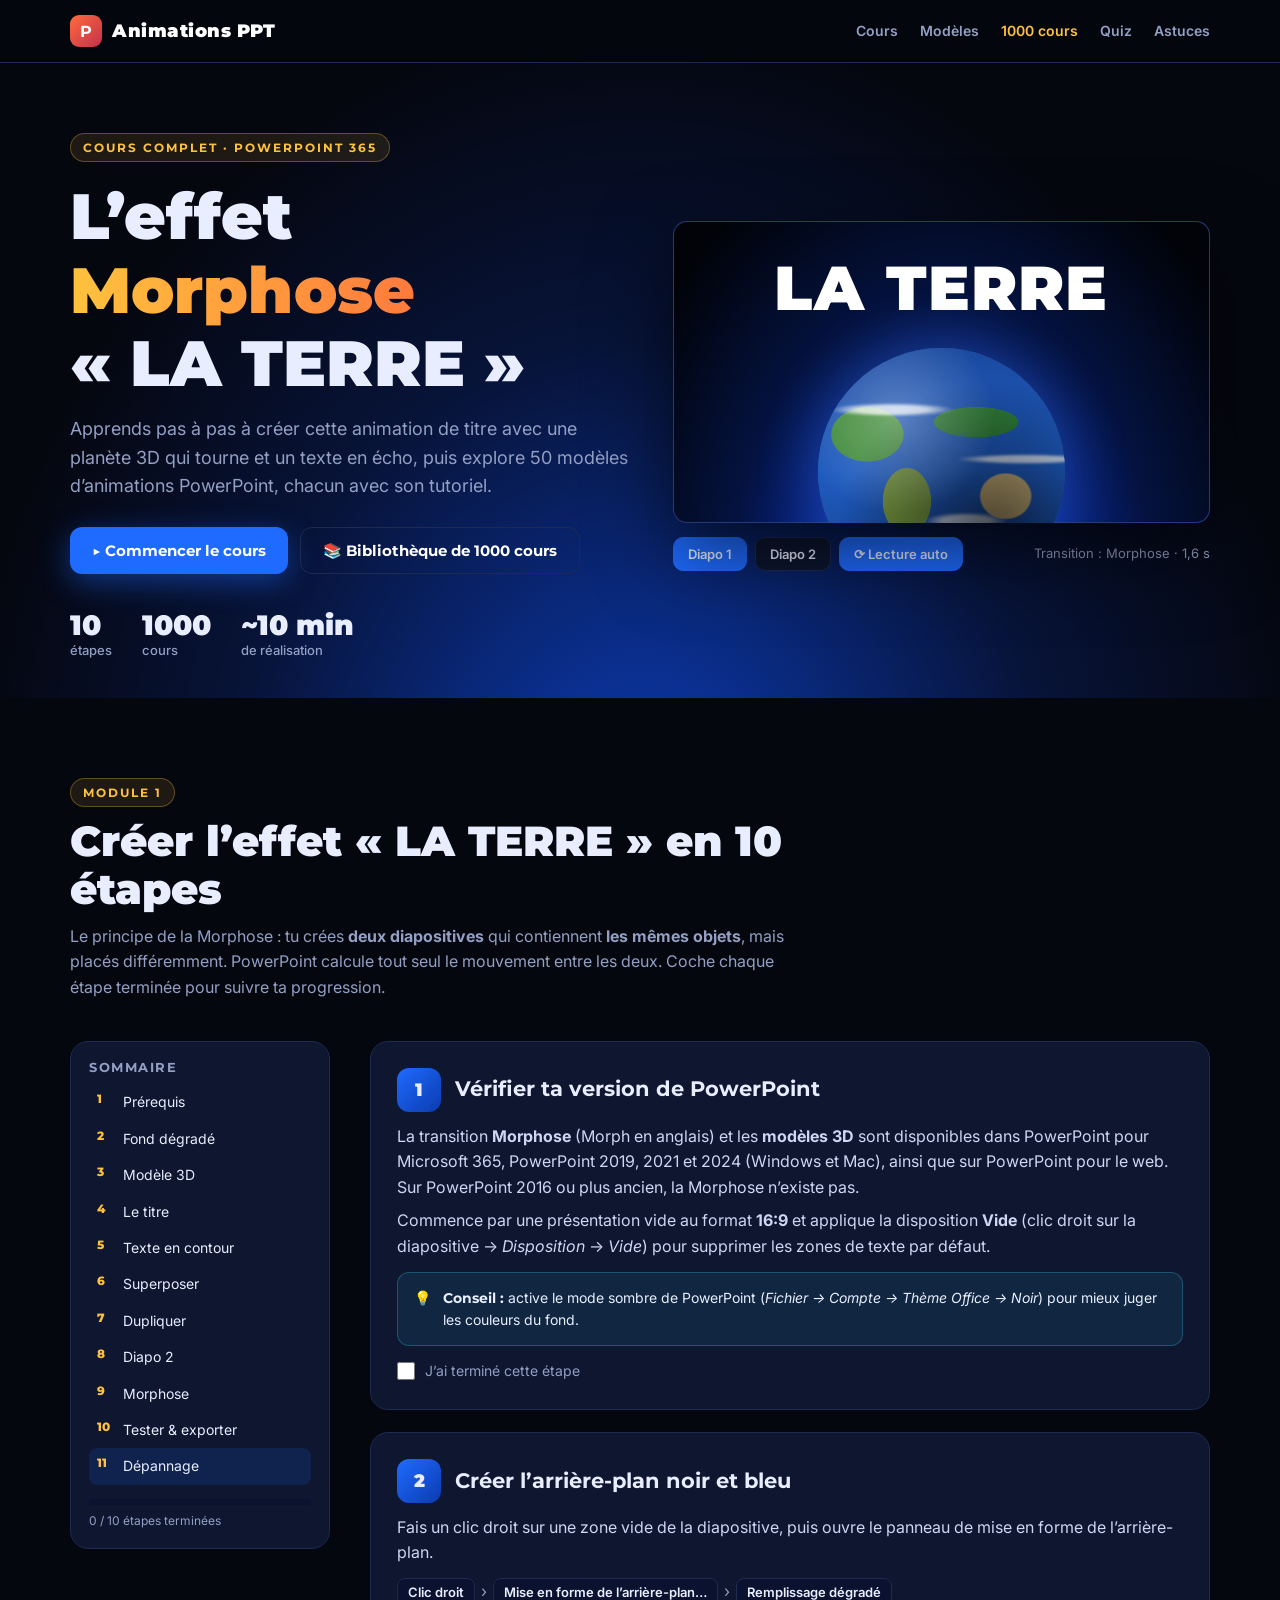
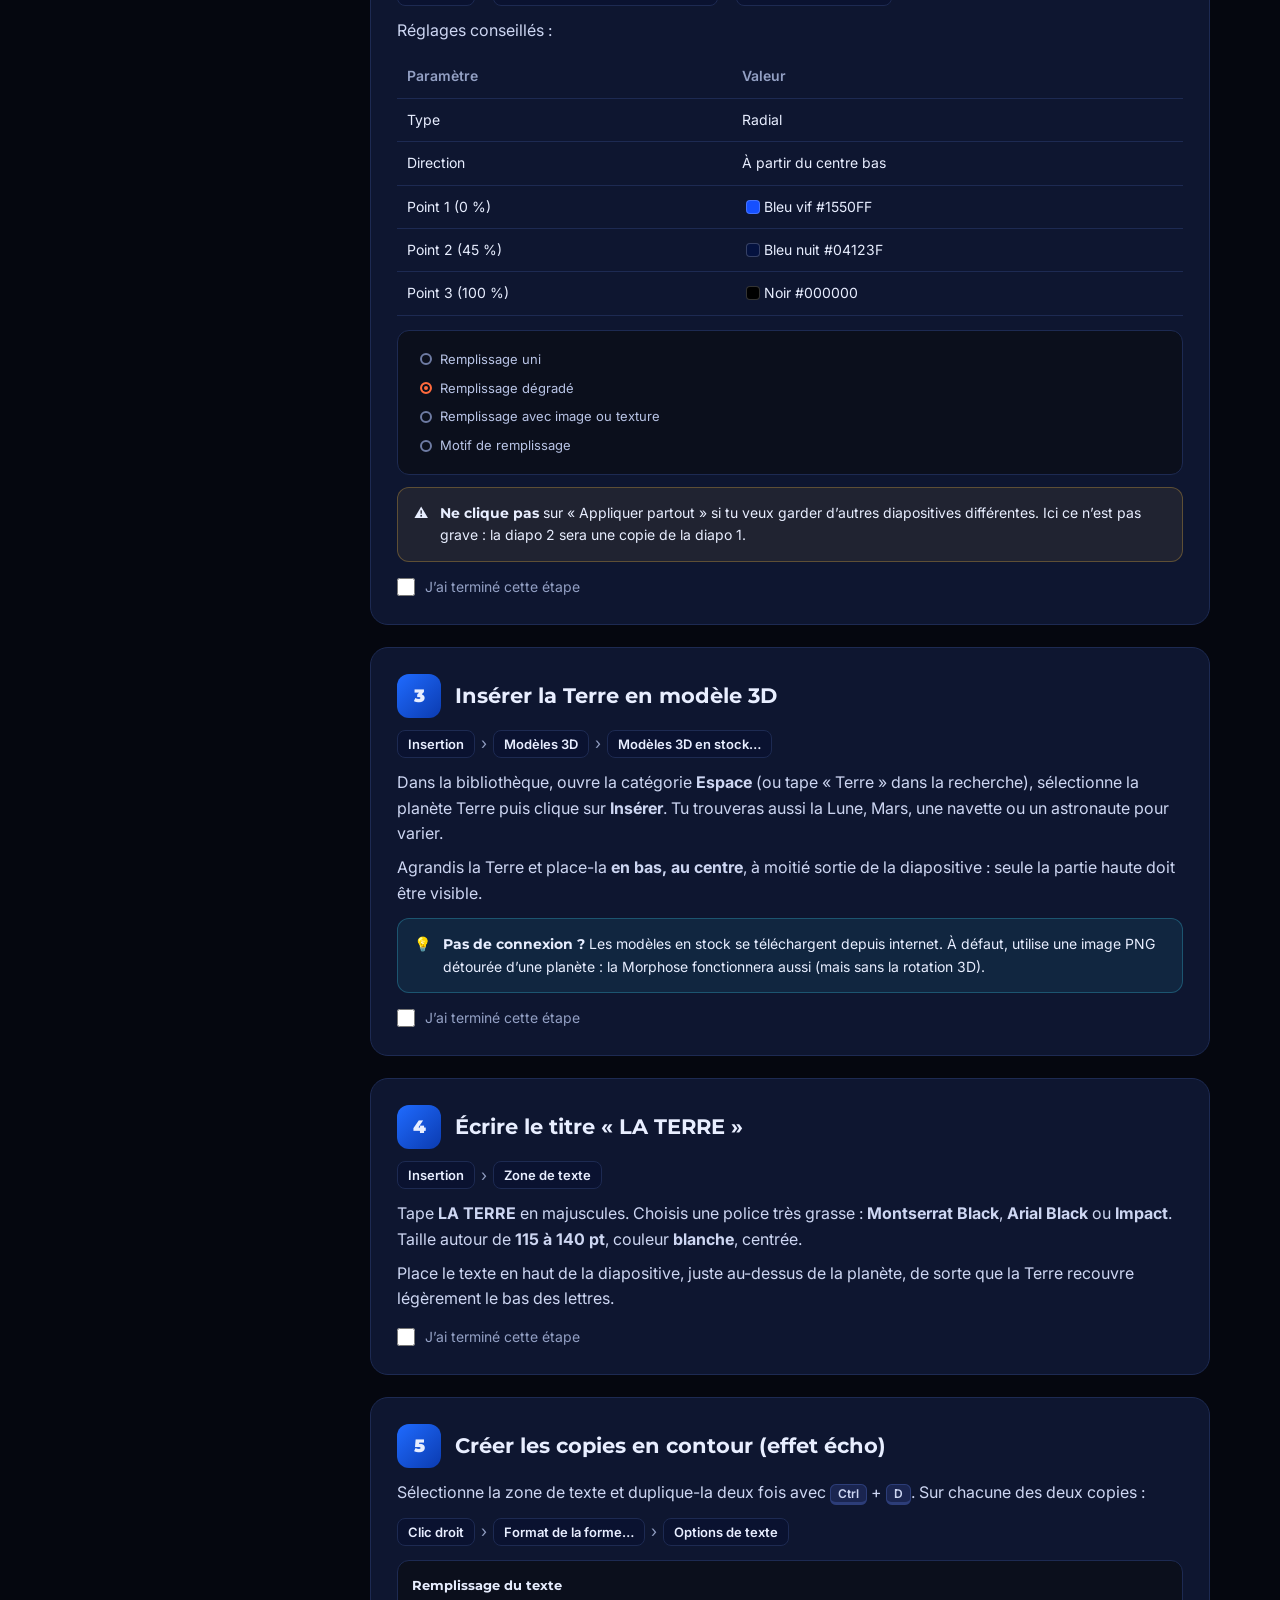
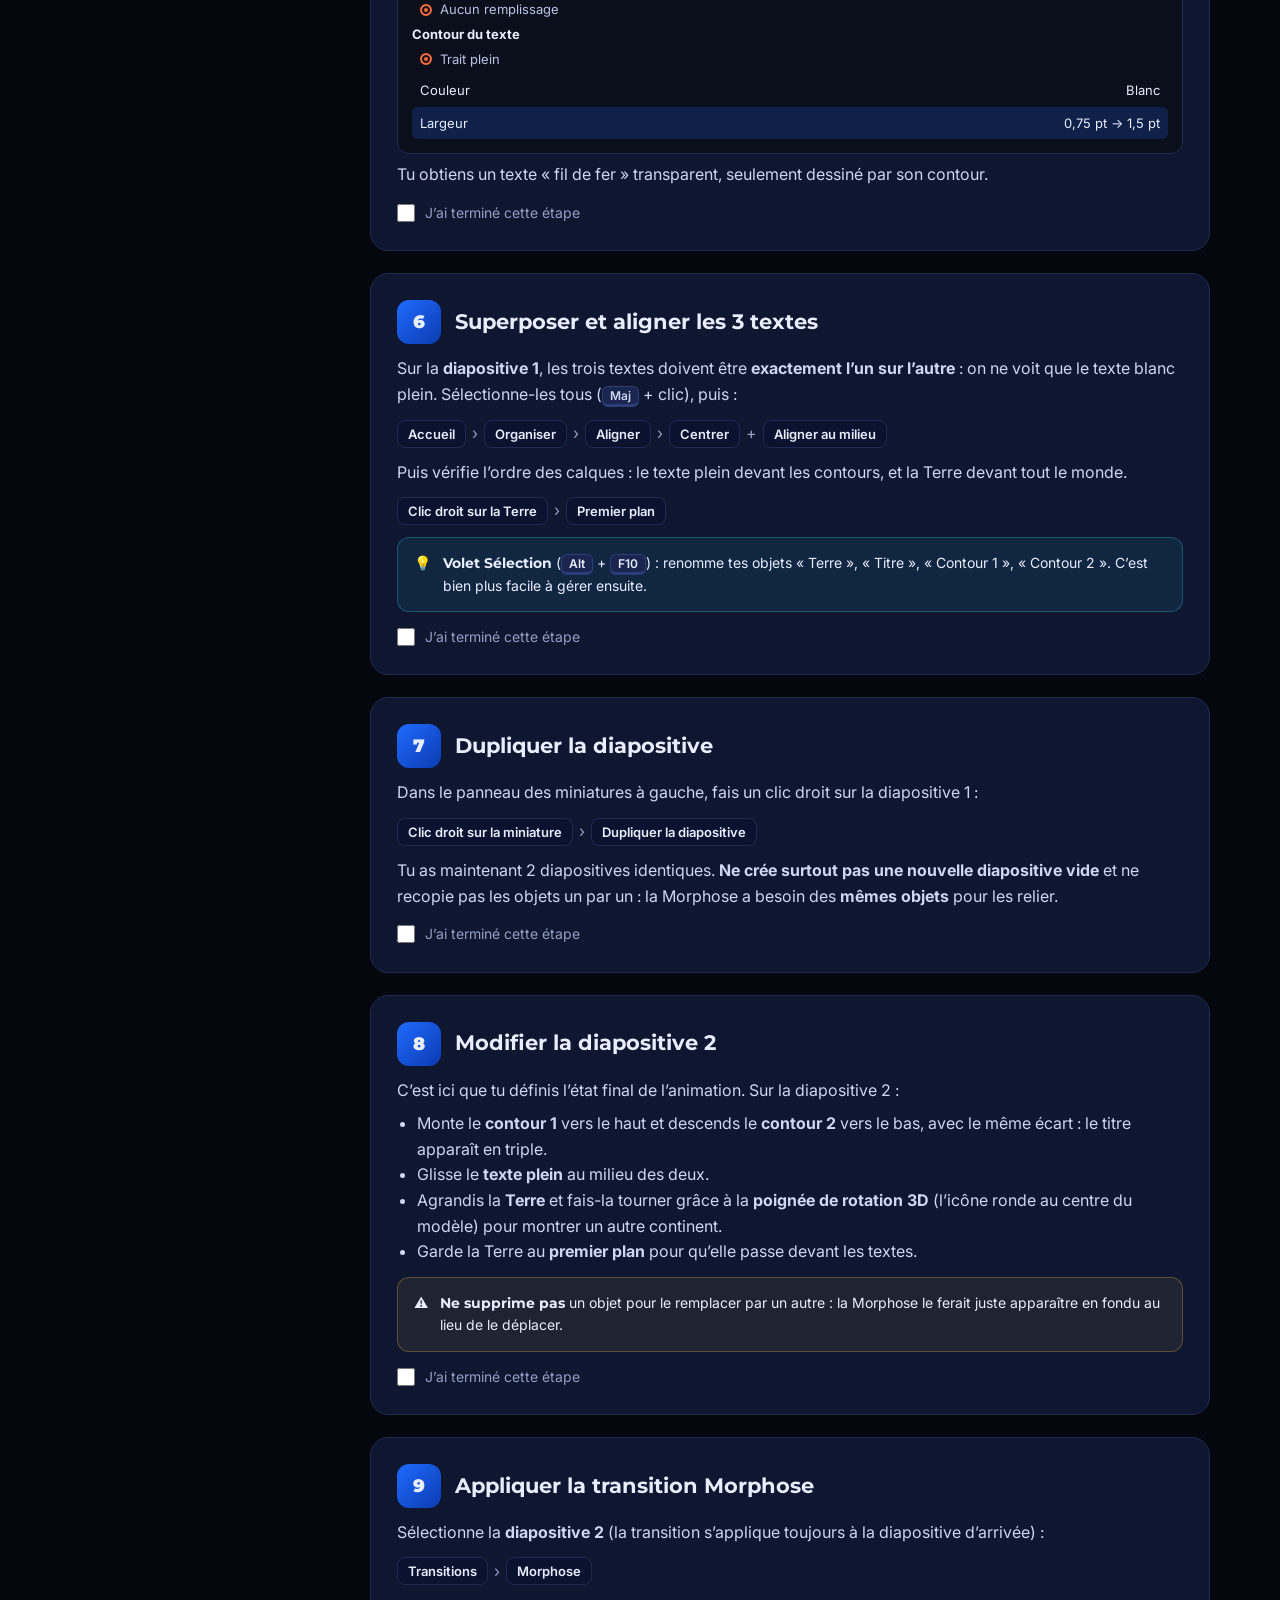
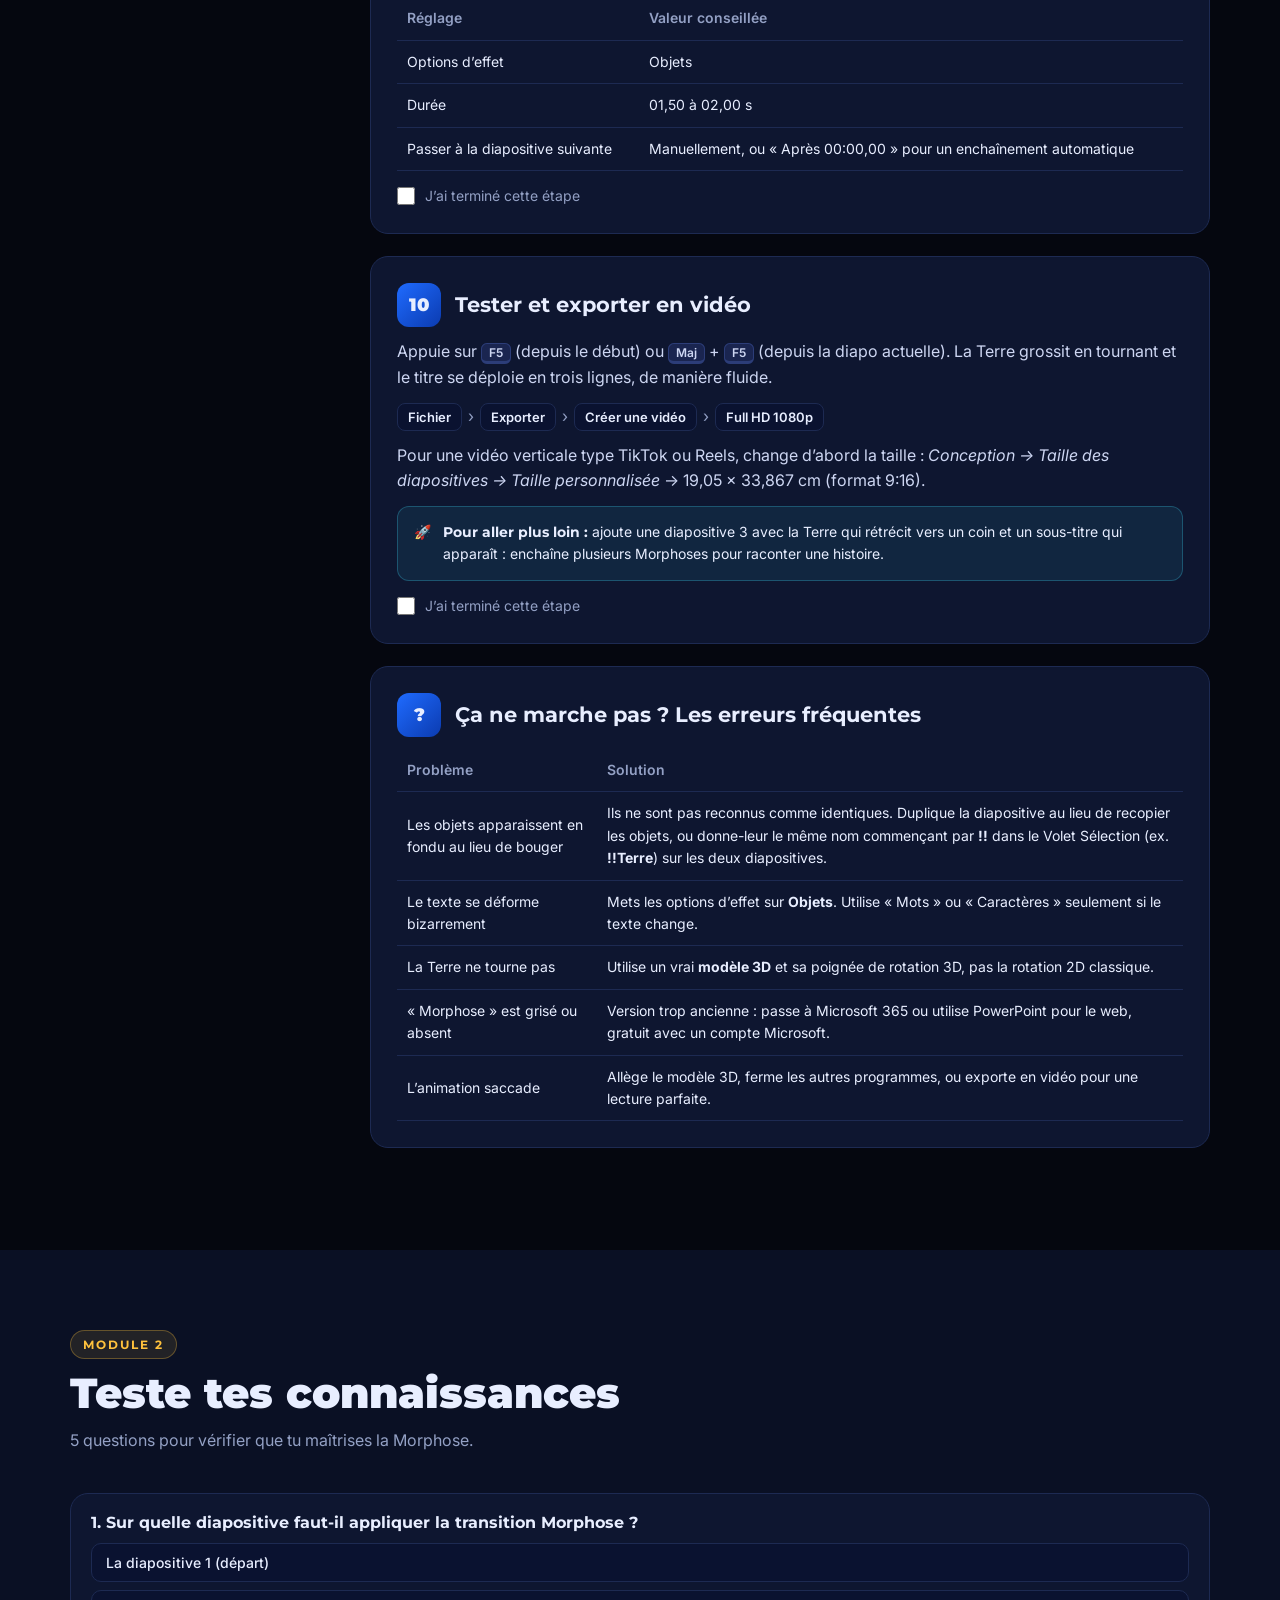
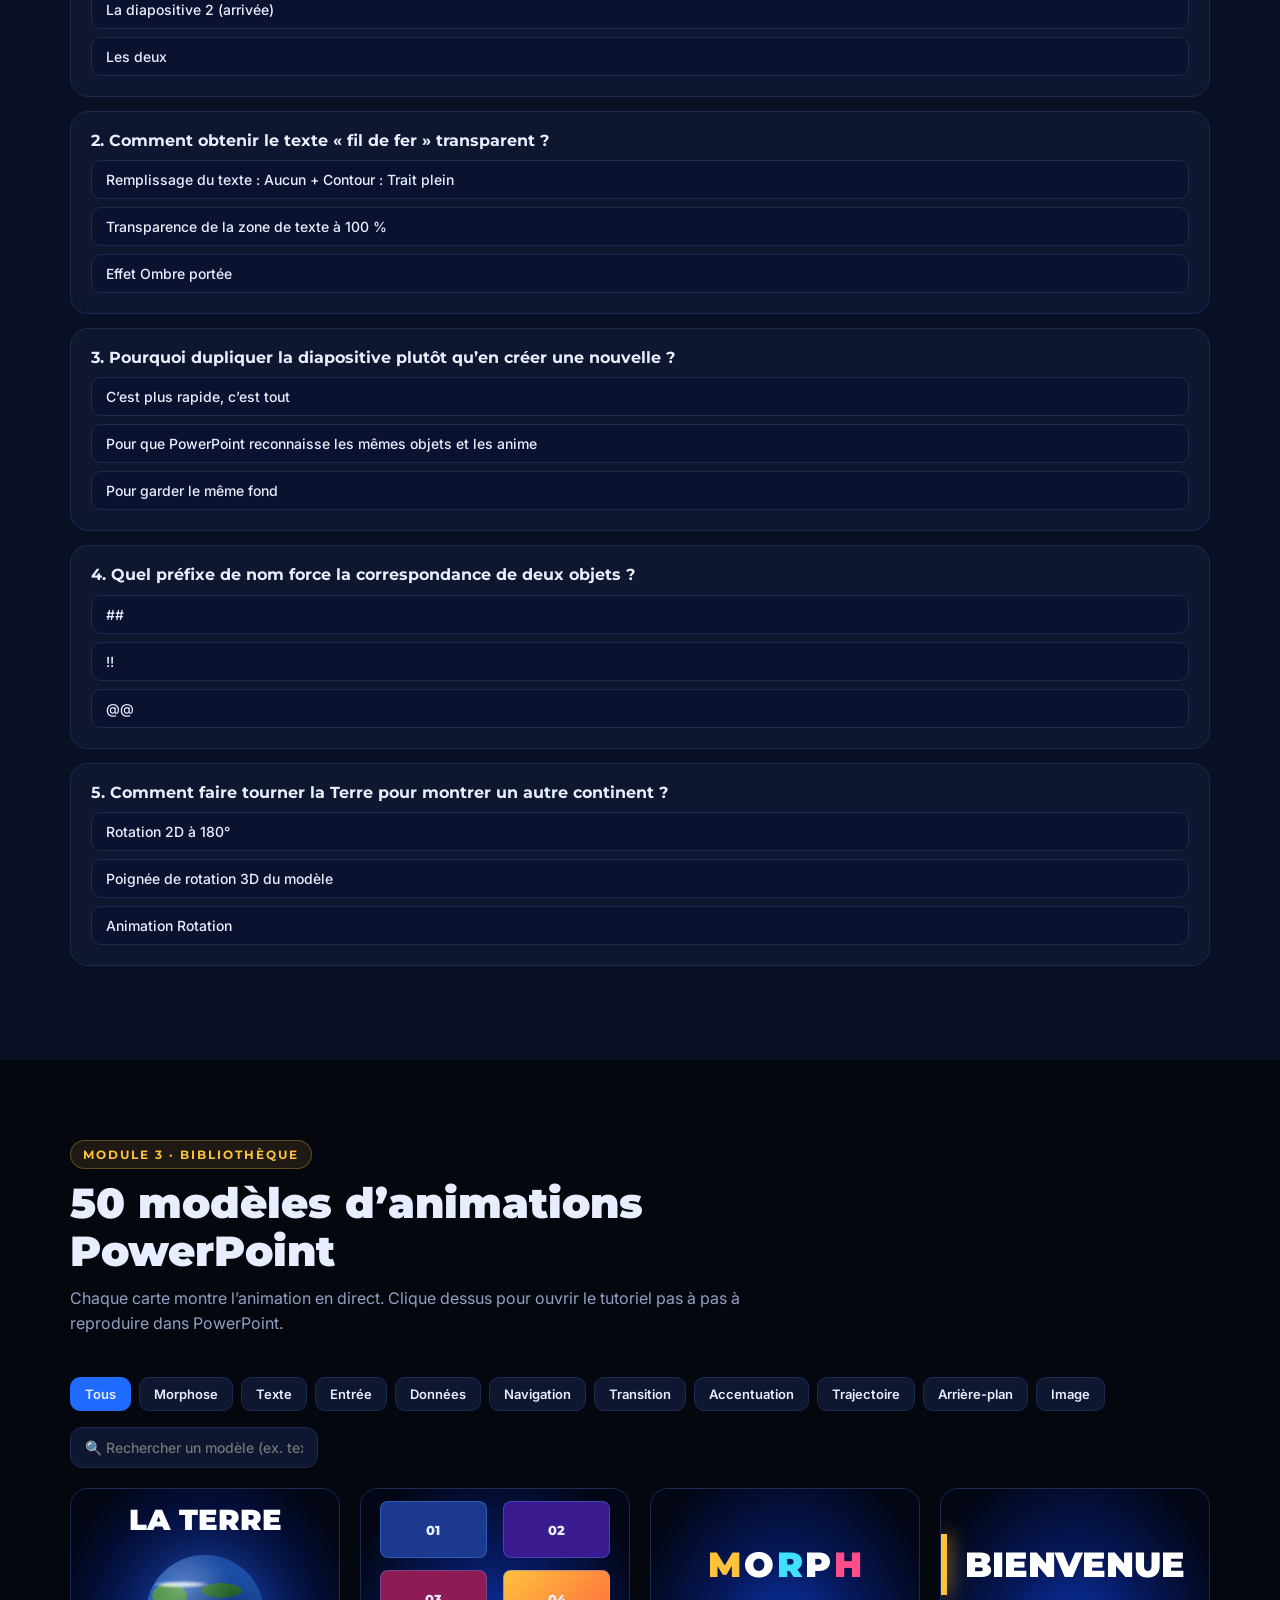
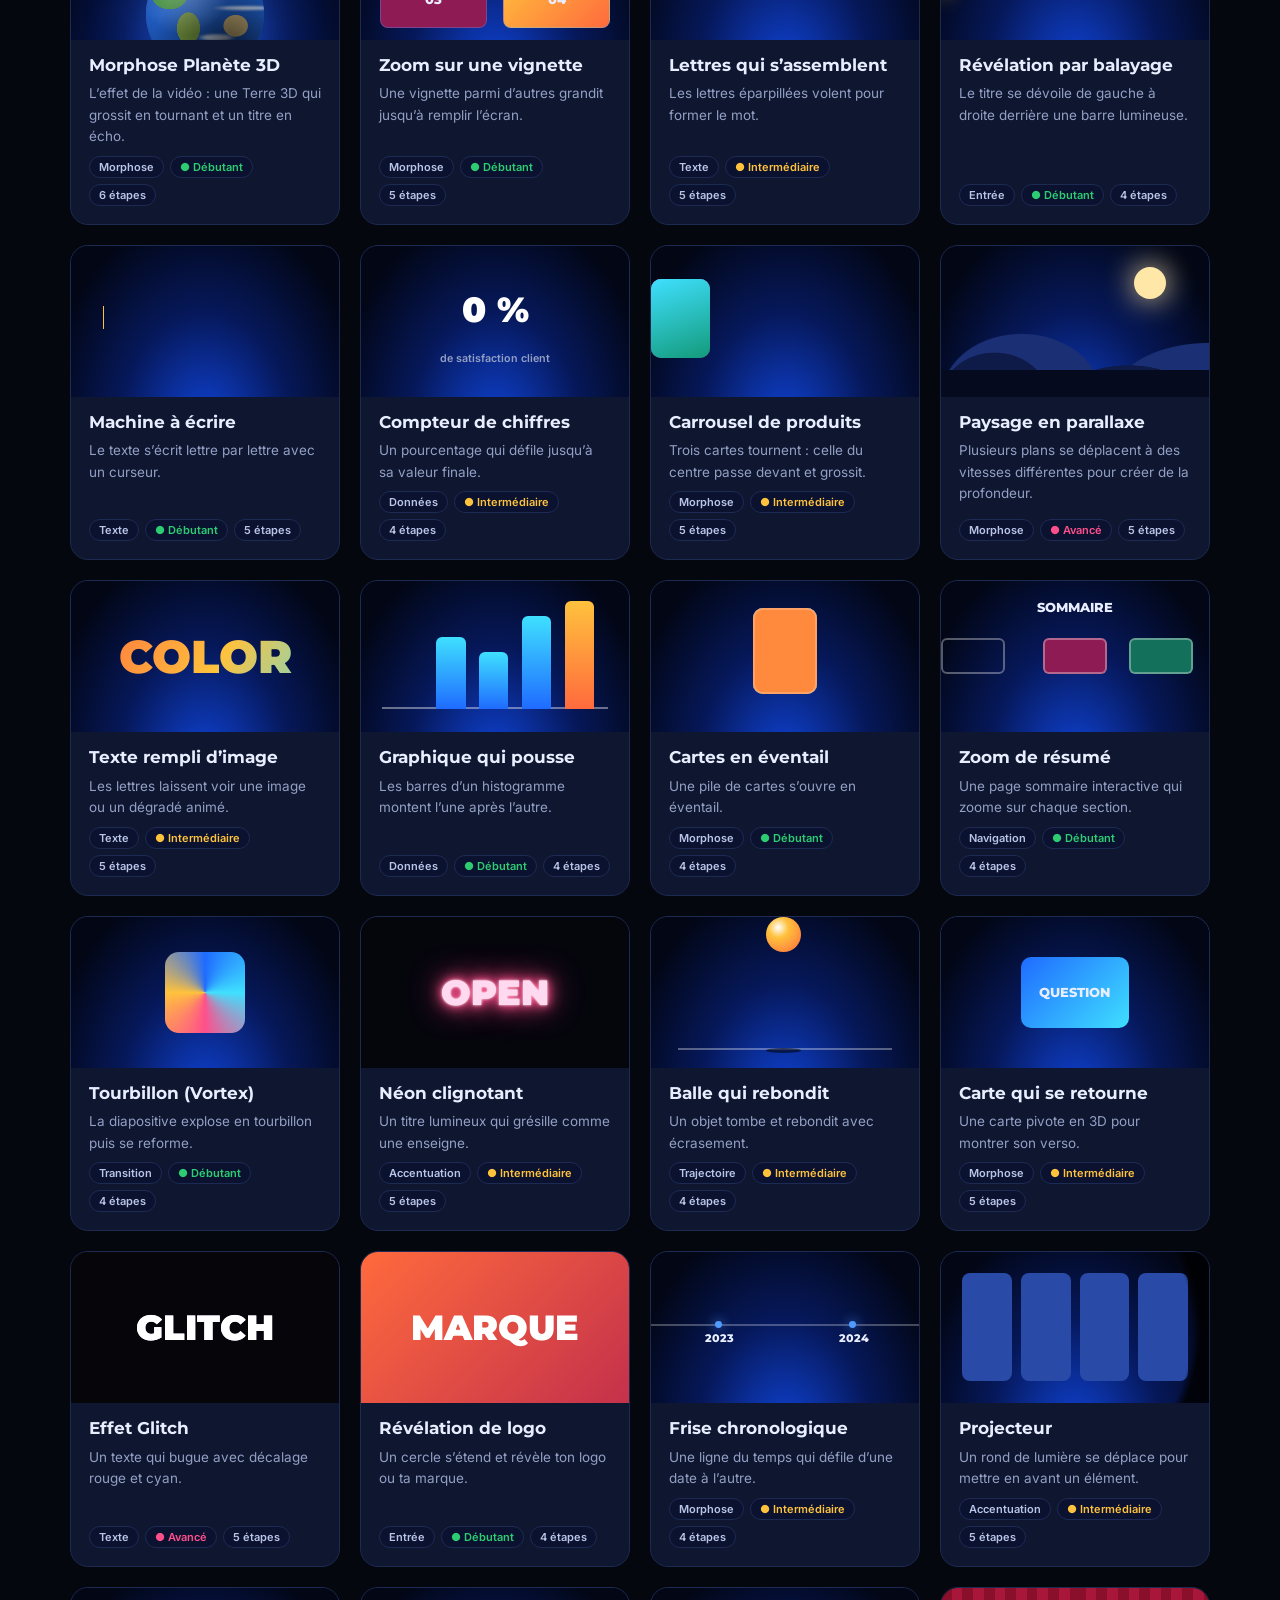
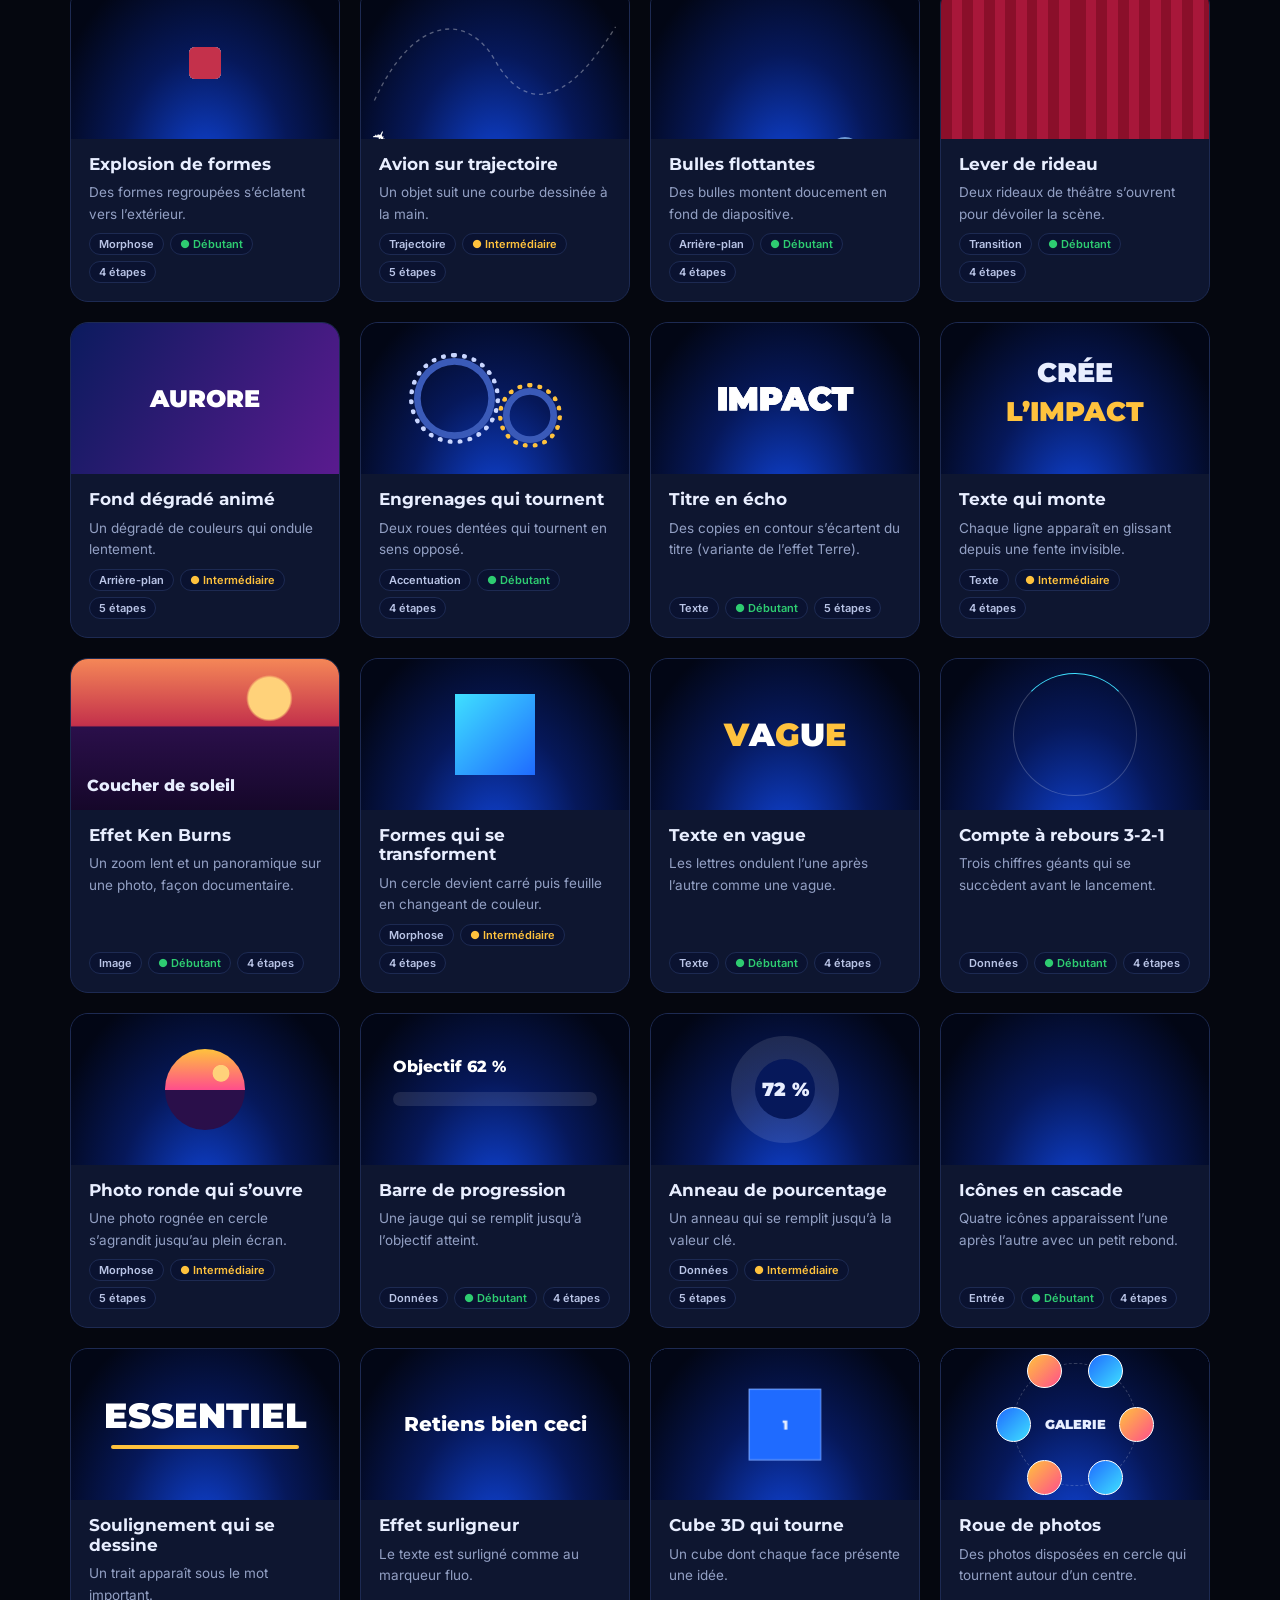
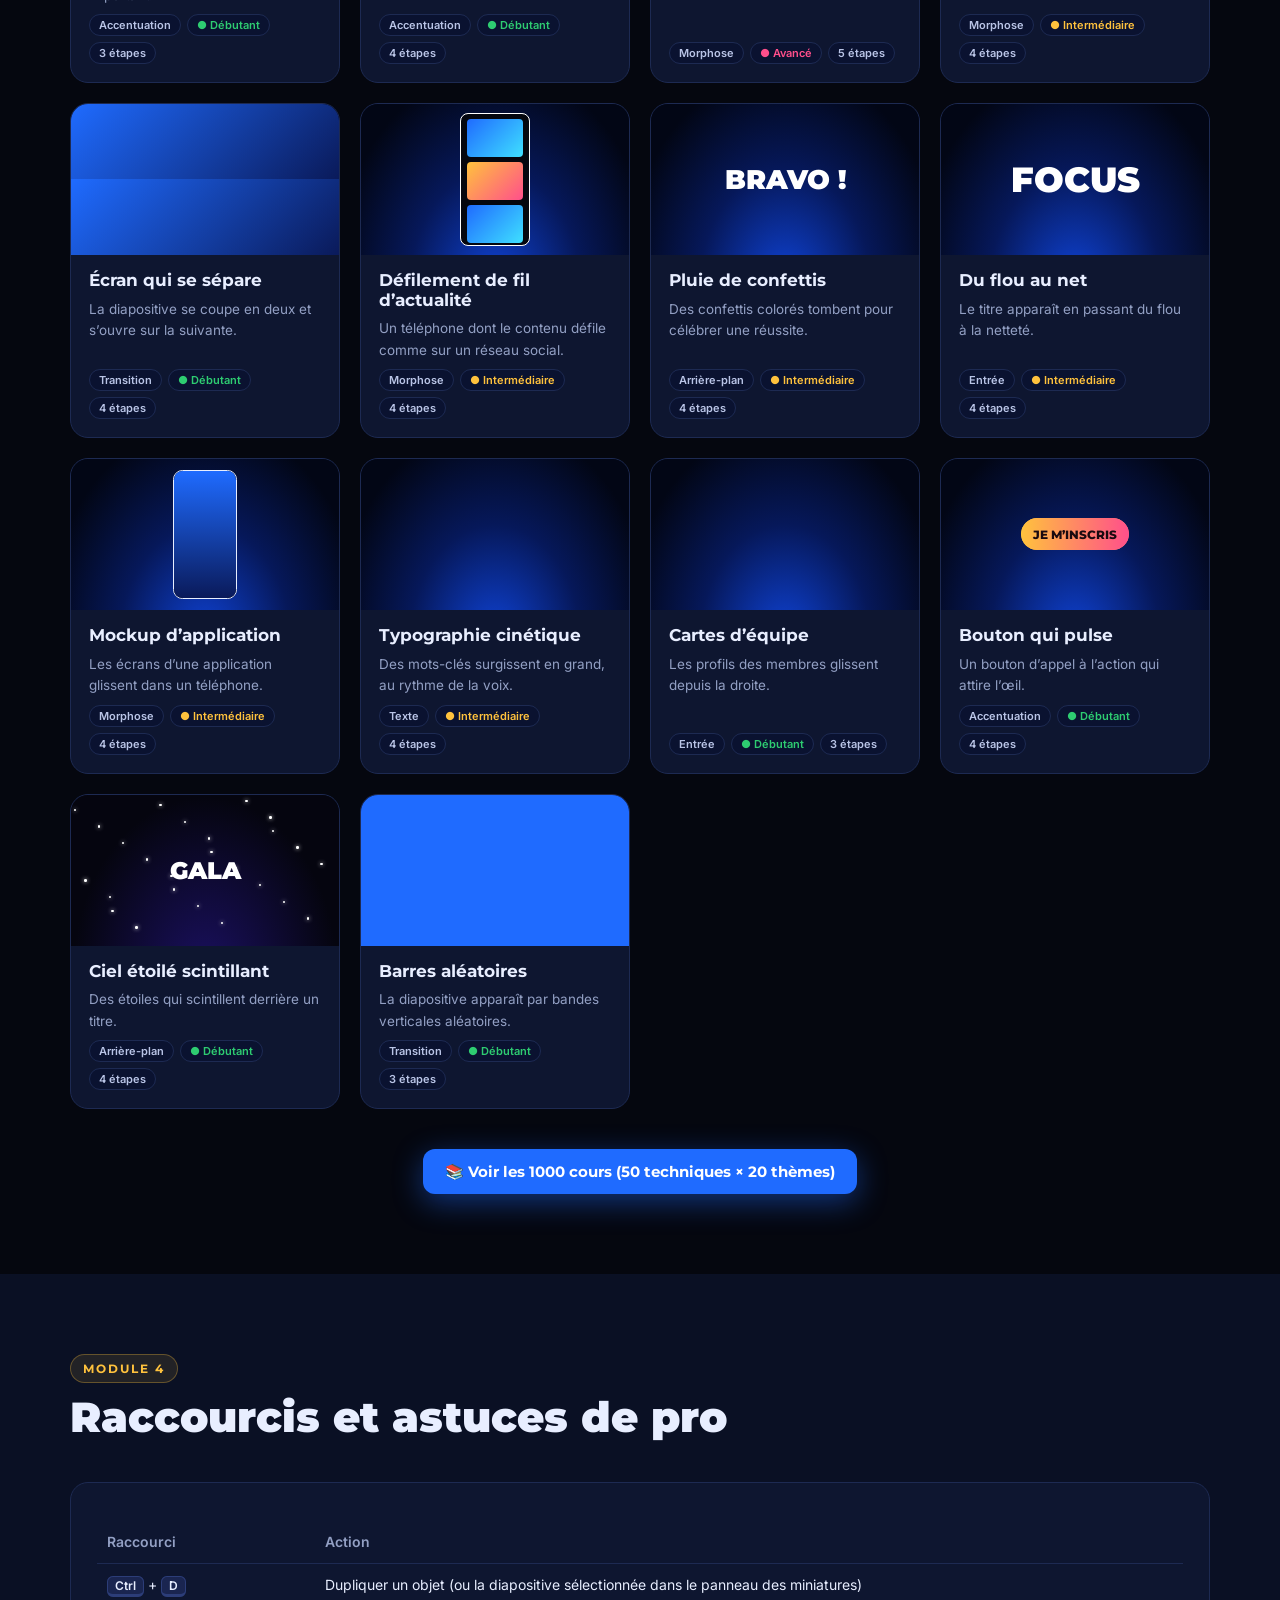
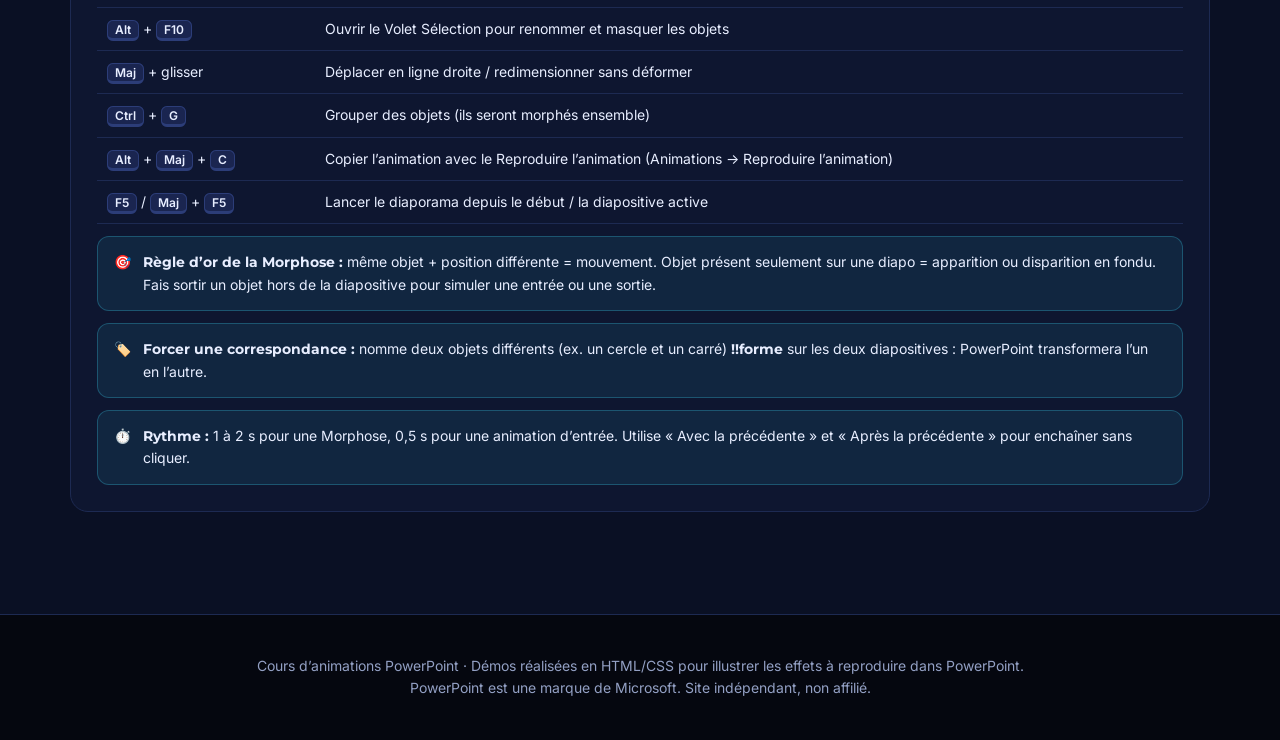
==== commit af224be1: "Bibliothèque de 1000 cours + 20 nouvelles techniques (50 au total) Co-Authored-By: Claude Opus 5.5 <" ====
--- a/index.html
+++ b/index.html
@@ -3,7 +3,7 @@
 <head>
 <meta charset="UTF-8">
 <meta name="viewport" content="width=device-width, initial-scale=1">
-<title>Animations PowerPoint — Cours Morphose & 27 modèles</title>
+<title>Animations PowerPoint — Cours Morphose, 50 modèles & 1000 cours</title>
 <meta name="description" content="Cours complet pour créer l'effet Morphose « La Terre » dans PowerPoint, plus une galerie de modèles d'animations avec tutoriels pas à pas.">
 <link rel="preconnect" href="https://fonts.googleapis.com">
 <link rel="preconnect" href="https://fonts.gstatic.com" crossorigin>
@@ -30,7 +30,7 @@
 nav ul{display:flex;gap:22px;list-style:none}
 nav ul a{color:var(--mut);text-decoration:none;font-weight:600;font-size:14px}
 nav ul a:hover{color:#fff}
-@media(max-width:700px){nav ul{gap:12px}nav ul li:nth-child(n+3){display:none}}
+@media(max-width:700px){nav ul{gap:12px}nav ul li:nth-child(n+4){display:none}}
 
 /* HERO */
 .hero{position:relative;padding:70px 0 40px;background:radial-gradient(ellipse at 50% 120%,#0c3cb8 0%,#071338 45%,var(--bg) 75%)}
@@ -59,38 +59,6 @@
 .slide .t-main{color:#fff;font-size:11.5cqw;top:6%}
 .slide .t-out{color:transparent;-webkit-text-stroke:1.4px #fff;font-size:11.5cqw;top:6%;opacity:0}
 .demo-stage{container-type:inline-size}
-/* Planète CSS */
-.planet{position:absolute;border-radius:50%;overflow:hidden;
-  background:#1d4fa8;
-  box-shadow:inset -18px -14px 50px rgba(0,0,0,.85),inset 8px 6px 30px rgba(170,210,255,.35),0 0 60px rgba(70,140,255,.35);
-  transition:all 1.6s cubic-bezier(.65,0,.35,1)}
-.planet::before{content:"";position:absolute;inset:0;width:200%;
-  background:
-   radial-gradient(ellipse 12% 18% at 10% 35%,#3f8a3a 60%,transparent 62%),
-   radial-gradient(ellipse 8% 22% at 18% 62%,#6f8f3c 60%,transparent 62%),
-   radial-gradient(ellipse 14% 10% at 32% 30%,#2f7a37 60%,transparent 62%),
-   radial-gradient(ellipse 9% 16% at 38% 60%,#c9b27a 55%,transparent 60%),
-   radial-gradient(ellipse 6% 9% at 26% 80%,#e9eef5 60%,transparent 62%),
-   radial-gradient(ellipse 12% 18% at 60% 35%,#3f8a3a 60%,transparent 62%),
-   radial-gradient(ellipse 8% 22% at 68% 62%,#6f8f3c 60%,transparent 62%),
-   radial-gradient(ellipse 14% 10% at 82% 30%,#2f7a37 60%,transparent 62%),
-   radial-gradient(ellipse 9% 16% at 88% 60%,#c9b27a 55%,transparent 60%),
-   radial-gradient(ellipse 6% 9% at 76% 80%,#e9eef5 60%,transparent 62%),
-   linear-gradient(#1a4aa0,#1f5cc0 50%,#163f8c);
-  animation:spin 14s linear infinite}
-.planet::after{content:"";position:absolute;inset:0;width:200%;opacity:.75;
-  background:
-   radial-gradient(ellipse 18% 4% at 15% 25%,#fff 40%,transparent 70%),
-   radial-gradient(ellipse 12% 5% at 30% 70%,#fff 40%,transparent 70%),
-   radial-gradient(ellipse 20% 3% at 42% 45%,#fff 40%,transparent 70%),
-   radial-gradient(ellipse 18% 4% at 65% 25%,#fff 40%,transparent 70%),
-   radial-gradient(ellipse 12% 5% at 80% 70%,#fff 40%,transparent 70%),
-   radial-gradient(ellipse 20% 3% at 92% 45%,#fff 40%,transparent 70%);
-  animation:spin 9s linear infinite;filter:blur(1px)}
-.planet .shade{position:absolute;inset:0;border-radius:50%;z-index:2;
-  background:radial-gradient(circle at 32% 28%,rgba(255,255,255,.28),transparent 40%),radial-gradient(circle at 70% 75%,rgba(0,0,0,.65),transparent 60%)}
-@keyframes spin{to{transform:translateX(-50%)}}
-
 /* état diapo 1 */
 .morph .planet{width:46%;aspect-ratio:1;left:27%;top:42%}
 /* état diapo 2 */
@@ -167,8 +135,6 @@
 .grid{display:grid;grid-template-columns:repeat(auto-fill,minmax(270px,1fr));gap:20px;margin-top:20px}
 .card{background:var(--card);border:1px solid var(--line);border-radius:var(--r);overflow:hidden;transition:.25s;cursor:pointer;display:flex;flex-direction:column}
 .card:hover{transform:translateY(-4px);border-color:var(--blue);box-shadow:0 18px 40px rgba(31,107,255,.2)}
-.stage{position:relative;aspect-ratio:16/9;overflow:hidden;container-type:inline-size;
-  background:radial-gradient(ellipse at 50% 120%,#0f43d6 0%,#06185a 45%,#020615 85%)}
 .card .body{padding:16px 18px 18px;display:flex;flex-direction:column;gap:8px;flex:1}
 .card h3{font-size:17px}
 .card p{font-size:13.5px;color:var(--mut)}
@@ -194,176 +160,9 @@
 
 footer{padding:40px 0;border-top:1px solid var(--line);color:var(--mut);font-size:14px;text-align:center}
 
-/* ===================== DÉMOS DES MODÈLES ===================== */
-.stage *{position:absolute}
-.big{font:900 13cqw Montserrat,"Arial Black",sans-serif;color:#fff;left:0;right:0;text-align:center;top:50%;transform:translateY(-50%);white-space:nowrap}
-.mid{font:900 9cqw Montserrat,"Arial Black",sans-serif;color:#fff;white-space:nowrap}
-/* 1 planète */
-.d-planete .planet{width:44%;aspect-ratio:1;left:28%;top:44%;animation:pl1 4s cubic-bezier(.65,0,.35,1) infinite alternate}
-.d-planete .t-main,.d-planete .t-out{position:absolute;left:0;right:0;text-align:center;font:900 11cqw Montserrat,"Arial Black",sans-serif;top:8%}
-.d-planete .t-main{color:#fff}
-.d-planete .t-out{color:transparent;-webkit-text-stroke:1px #fff;opacity:0}
-.d-planete .o1{animation:o1 4s cubic-bezier(.65,0,.35,1) infinite alternate}
-.d-planete .o2{animation:o2 4s cubic-bezier(.65,0,.35,1) infinite alternate}
-.d-planete .t-main{animation:tm 4s cubic-bezier(.65,0,.35,1) infinite alternate}
-@keyframes pl1{0%,30%{width:44%;left:28%;top:44%;transform:none}70%,100%{width:62%;left:19%;top:32%;transform:rotate(-14deg)}}
-@keyframes o1{0%,30%{opacity:0;top:8%}70%,100%{opacity:1;top:4%}}
-@keyframes o2{0%,30%{opacity:0;top:8%}70%,100%{opacity:1;top:42%}}
-@keyframes tm{0%,30%{top:8%}70%,100%{top:23%}}
-/* 2 zoom carte */
-.d-zoom .tile{width:40%;height:38%;border-radius:8px;background:#1b3a8f;border:1px solid #4f9bff55}
-.d-zoom .tile:nth-child(1){left:7%;top:8%}.d-zoom .tile:nth-child(2){left:53%;top:8%;background:#3a1b8f}
-.d-zoom .tile:nth-child(3){left:7%;top:54%;background:#8f1b55}
-.d-zoom .tile:nth-child(4){left:53%;top:54%;background:linear-gradient(135deg,var(--gold),#ff6a3d);z-index:2;animation:zt 4s ease-in-out infinite}
-.d-zoom .tile span{position:static;display:grid;place-items:center;height:100%;font:800 5cqw Montserrat,"Arial Black",sans-serif}
-@keyframes zt{0%,25%{left:53%;top:54%;width:40%;height:38%}55%,85%{left:0;top:0;width:100%;height:100%;border-radius:0}100%{left:53%;top:54%;width:40%;height:38%}}
-/* 3 lettres */
-.d-lettres .row{left:0;right:0;top:50%;transform:translateY(-50%);display:flex;justify-content:center;gap:1cqw;position:absolute}
-.d-lettres .row span{position:relative;font:900 13cqw Montserrat,"Arial Black",sans-serif;color:#fff;animation:lt 3.6s cubic-bezier(.65,0,.35,1) infinite alternate}
-.d-lettres .row span:nth-child(1){--x:-20cqw;--y:-18cqw;--r:-40deg;color:var(--gold)}
-.d-lettres .row span:nth-child(2){--x:-6cqw;--y:20cqw;--r:30deg}
-.d-lettres .row span:nth-child(3){--x:4cqw;--y:-22cqw;--r:80deg;color:var(--cyan)}
-.d-lettres .row span:nth-child(4){--x:12cqw;--y:18cqw;--r:-60deg}
-.d-lettres .row span:nth-child(5){--x:22cqw;--y:-12cqw;--r:20deg;color:var(--pink)}
-@keyframes lt{0%,25%{transform:translate(var(--x),var(--y)) rotate(var(--r)) scale(.7)}75%,100%{transform:none}}
-/* 4 rideau balayer */
-.d-balayer .big{animation:wp 3s ease-in-out infinite}
-.d-balayer .bar{left:0;top:30%;height:40%;width:6px;background:var(--gold);animation:wb 3s ease-in-out infinite;box-shadow:0 0 20px var(--gold)}
-@keyframes wp{0%{clip-path:inset(0 100% 0 0)}50%,80%{clip-path:inset(0 0 0 0)}100%{clip-path:inset(0 0 0 100%)}}
-@keyframes wb{0%{left:0}50%,80%{left:calc(100% - 6px)}100%{left:calc(100% - 6px);opacity:0}}
-/* 5 machine à écrire */
-.d-type .mid{left:12%;top:40%;font-size:7cqw;overflow:hidden;width:0;border-right:.6cqw solid var(--gold);animation:ty 4s steps(14) infinite,cr .6s step-end infinite}
-@keyframes ty{0%{width:0}60%,90%{width:14ch}100%{width:0}}
-@keyframes cr{50%{border-color:transparent}}
-/* 6 compteur */
-@property --n{syntax:'<integer>';initial-value:0;inherits:false}
-.d-compteur .big{counter-reset:n var(--n);animation:cn 3.5s cubic-bezier(.2,.7,.2,1) infinite;top:42%}
-.d-compteur .big::after{content:counter(n) " %";position:static}
-.d-compteur .sub{left:0;right:0;text-align:center;top:70%;font:600 4cqw Inter;color:var(--mut)}
-@keyframes cn{0%{--n:0}70%,100%{--n:98}}
-/* 7 carrousel */
-.d-carrousel .it{width:22%;aspect-ratio:3/4;border-radius:10px;top:22%;animation:cr7 6s ease-in-out infinite}
-.d-carrousel .it:nth-child(1){background:linear-gradient(160deg,#ff6a3d,#c4314b)}
-.d-carrousel .it:nth-child(2){background:linear-gradient(160deg,#4f9bff,#1f3bb0);animation-delay:-2s}
-.d-carrousel .it:nth-child(3){background:linear-gradient(160deg,#3fe0ff,#139a7a);animation-delay:-4s}
-@keyframes cr7{0%,25%{left:39%;transform:scale(1.25);z-index:3;opacity:1}33%,58%{left:70%;transform:scale(.8);z-index:1;opacity:.6}66%,91%{left:8%;transform:scale(.8);z-index:1;opacity:.6}100%{left:39%;transform:scale(1.25);z-index:3;opacity:1}}
-/* 8 parallaxe */
-.d-parallaxe .l{bottom:0;height:60%;width:200%;left:0}
-.d-parallaxe .l1{background:radial-gradient(ellipse 15% 70% at 15% 100%,#1b2f74 98%,transparent),radial-gradient(ellipse 18% 60% at 50% 100%,#1b2f74 98%,transparent),radial-gradient(ellipse 15% 70% at 65% 100%,#1b2f74 98%,transparent),radial-gradient(ellipse 18% 60% at 100% 100%,#1b2f74 98%,transparent);animation:px 9s linear infinite}
-.d-parallaxe .l2{height:42%;background:radial-gradient(ellipse 10% 70% at 10% 100%,#0e1a47 98%,transparent),radial-gradient(ellipse 12% 50% at 35% 100%,#0e1a47 98%,transparent),radial-gradient(ellipse 10% 70% at 60% 100%,#0e1a47 98%,transparent),radial-gradient(ellipse 12% 50% at 85% 100%,#0e1a47 98%,transparent);animation:px 5s linear infinite}
-.d-parallaxe .l3{height:18%;background:#050a1f;width:100%}
-.d-parallaxe .moon{width:12%;aspect-ratio:1;border-radius:50%;background:#ffe7a8;top:14%;right:16%;box-shadow:0 0 30px #ffe7a8}
-@keyframes px{to{transform:translateX(-50%)}}
-/* 9 masque texte */
-.d-masque .big{color:transparent;font-size:17cqw;background:linear-gradient(120deg,#ff6a3d,#ffc23d,#3fe0ff,#1f6bff,#ff4f8b,#ff6a3d);background-size:300% 100%;-webkit-background-clip:text;background-clip:text;animation:mk 4s linear infinite}
-@keyframes mk{to{background-position:300% 0}}
-/* 10 graphique */
-.d-graph .b{bottom:15%;width:11%;border-radius:6px 6px 0 0;background:linear-gradient(var(--cyan),var(--blue));animation:gb 3.5s cubic-bezier(.2,.8,.2,1) infinite;transform-origin:bottom}
-.d-graph .b:nth-child(1){left:12%;height:30%}.d-graph .b:nth-child(2){left:28%;height:48%;animation-delay:.15s}
-.d-graph .b:nth-child(3){left:44%;height:38%;animation-delay:.3s}.d-graph .b:nth-child(4){left:60%;height:62%;animation-delay:.45s}
-.d-graph .b:nth-child(5){left:76%;height:72%;animation-delay:.6s;background:linear-gradient(var(--gold),#ff6a3d)}
-.d-graph .axis{left:8%;right:8%;bottom:15%;height:2px;background:#fff6}
-@keyframes gb{0%{transform:scaleY(0)}40%,85%{transform:scaleY(1)}100%{transform:scaleY(0)}}
-/* 11 éventail */
-.d-eventail .c{width:24%;aspect-ratio:3/4;left:38%;top:18%;border-radius:10px;transform-origin:50% 120%;animation:ev 4s ease-in-out infinite alternate;border:2px solid #fff3}
-.d-eventail .c:nth-child(1){background:#c4314b;--r:-36deg}.d-eventail .c:nth-child(2){background:#7a31c4;--r:-18deg}
-.d-eventail .c:nth-child(3){background:#1f6bff;--r:0deg}.d-eventail .c:nth-child(4){background:#139a7a;--r:18deg}
-.d-eventail .c:nth-child(5){background:#ff8a3d;--r:36deg}
-@keyframes ev{0%,20%{transform:rotate(0)}80%,100%{transform:rotate(var(--r))}}
-/* 12 zoom résumé */
-.d-resume .th{width:24%;aspect-ratio:16/9;top:38%;border-radius:6px;border:2px solid #fff5}
-.d-resume .th:nth-child(1){left:6%;background:#1b3a8f}.d-resume .th:nth-child(2){left:38%;background:#8f1b55;animation:rs 5s ease-in-out infinite;z-index:2}
-.d-resume .th:nth-child(3){left:70%;background:#13705a}
-.d-resume .hd{top:12%;left:0;right:0;text-align:center;font:800 5cqw Montserrat,"Arial Black",sans-serif}
-@keyframes rs{0%,30%{left:38%;top:38%;width:24%}50%,80%{left:0;top:0;width:100%;border-radius:0;border-color:transparent}100%{left:38%;top:38%;width:24%}}
-/* 13 vortex */
-.d-vortex .sq{width:30%;aspect-ratio:1;left:35%;top:calc(50% - 15cqw);border-radius:14px;background:conic-gradient(from 0deg,#1f6bff,#3fe0ff,#ff4f8b,#ffc23d,#1f6bff);animation:vx 3.5s cubic-bezier(.7,0,.3,1) infinite}
-@keyframes vx{0%{transform:rotate(0) scale(1)}45%{transform:rotate(720deg) scale(0);opacity:.2}55%{transform:rotate(720deg) scale(0)}100%{transform:rotate(1440deg) scale(1)}}
-/* 14 néon */
-.d-neon{background:#05050c!important}
-.d-neon .big{color:#ffd9f0;text-shadow:0 0 1cqw #fff,0 0 3cqw #ff4f8b,0 0 6cqw #ff4f8b,0 0 12cqw #ff4f8b;animation:nn 2.4s infinite}
-@keyframes nn{0%,18%,22%,25%,53%,57%,100%{opacity:1}20%,24%,55%{opacity:.25;text-shadow:none}}
-/* 15 rebond */
-.d-rebond .ball{width:13%;aspect-ratio:1;border-radius:50%;left:43%;background:radial-gradient(circle at 35% 30%,#fff,#ffc23d 30%,#ff6a3d);animation:bo 1.2s cubic-bezier(.3,0,.7,1) infinite alternate}
-.d-rebond .floor{left:10%;right:10%;bottom:12%;height:2px;background:#fff5}
-.d-rebond .sh{width:13%;height:3%;left:43%;bottom:10%;border-radius:50%;background:#0008;animation:sh 1.2s cubic-bezier(.3,0,.7,1) infinite alternate}
-@keyframes bo{0%{top:8%}90%{transform:scale(1)}100%{top:calc(88% - 13cqw);transform:scale(1.2,.8)}}
-@keyframes sh{0%{transform:scale(.4);opacity:.3}100%{transform:scale(1.2);opacity:1}}
-/* 16 flip */
-.d-flip{perspective:600px}
-.d-flip .card3{width:40%;aspect-ratio:3/2;left:30%;top:calc(50% - 13.3cqw);transform-style:preserve-3d;animation:fl 4s ease-in-out infinite}
-.d-flip .f{inset:0;border-radius:10px;display:grid;place-items:center;font:800 5cqw Montserrat,"Arial Black",sans-serif;backface-visibility:hidden}
-.d-flip .fa{background:linear-gradient(135deg,#1f6bff,#3fe0ff)}
-.d-flip .fb{background:linear-gradient(135deg,#ff6a3d,#ffc23d);transform:rotateY(180deg);color:#1a1200}
-@keyframes fl{0%,30%{transform:rotateY(0)}50%,80%{transform:rotateY(180deg)}100%{transform:rotateY(360deg)}}
-/* 17 glitch */
-.d-glitch{background:#06060a!important}
-.d-glitch .big{animation:gl 2.5s infinite steps(1)}
-.d-glitch .g1{color:#ff004c;mix-blend-mode:screen;animation:g1 2.5s infinite steps(1)}
-.d-glitch .g2{color:#00e5ff;mix-blend-mode:screen;animation:g2 2.5s infinite steps(1)}
-@keyframes g1{0%,70%{transform:translate(0,-50%);clip-path:none}72%{transform:translate(-2cqw,-50%);clip-path:inset(10% 0 55% 0)}76%{transform:translate(2cqw,-50%);clip-path:inset(60% 0 10% 0)}80%{transform:translate(0,-50%);clip-path:none}}
-@keyframes g2{0%,70%{transform:translate(0,-50%)}73%{transform:translate(2cqw,-50%);clip-path:inset(40% 0 30% 0)}78%{transform:translate(-1.5cqw,-50%);clip-path:inset(5% 0 70% 0)}80%{transform:translate(0,-50%);clip-path:none}}
-/* 18 logo reveal */
-.d-logo .circ{width:100%;height:100%;left:0;top:0;background:linear-gradient(135deg,#ff6a3d,#c4314b);animation:lc 4s cubic-bezier(.7,0,.3,1) infinite}
-.d-logo .big{z-index:2;animation:lg 4s cubic-bezier(.7,0,.3,1) infinite}
-@keyframes lc{0%{clip-path:circle(0% at 50% 50%)}35%,80%{clip-path:circle(75% at 50% 50%)}100%{clip-path:circle(0% at 50% 50%)}}
-@keyframes lg{0%,30%{opacity:0;letter-spacing:1em}55%,80%{opacity:1;letter-spacing:.02em}100%{opacity:0}}
-/* 19 timeline */
-.d-timeline .track{left:0;top:48%;width:200%;height:2px;background:#fff4;animation:tl 6s ease-in-out infinite}
-.d-timeline .track i{top:-1.2cqw;width:2.6cqw;height:2.6cqw;border-radius:50%;background:var(--blue2);box-shadow:0 0 12px var(--blue2)}
-.d-timeline .track b{top:3cqw;font:800 4cqw Montserrat,"Arial Black",sans-serif;transform:translateX(-35%)}
-@keyframes tl{0%,15%{transform:translateX(0)}30%,45%{transform:translateX(-25%)}60%,75%{transform:translateX(-50%)}90%,100%{transform:translateX(0)}}
-/* 20 spotlight */
-.d-spot .bg{inset:0;display:grid;grid-template-columns:repeat(4,1fr);gap:4%;padding:8%;position:absolute}
-.d-spot .bg span{position:static;border-radius:8px;background:#2a4aa8}
-.d-spot .mask{inset:0;background:radial-gradient(circle 14cqw at var(--x,30%) 50%,transparent 95%,rgba(0,0,0,.82));animation:sp 5s ease-in-out infinite}
-@property --x{syntax:'<percentage>';initial-value:30%;inherits:false}
-@keyframes sp{0%,20%{--x:20%}40%,60%{--x:50%}80%,100%{--x:80%}}
-/* 21 grille éclatée */
-.d-grille .sq{width:12%;aspect-ratio:1;border-radius:6px;left:44%;top:calc(50% - 6cqw);animation:gx 3.2s cubic-bezier(.65,0,.35,1) infinite alternate}
-@keyframes gx{0%,25%{transform:translate(0,0) rotate(0)}75%,100%{transform:translate(var(--dx),var(--dy)) rotate(var(--rr))}}
-/* 22 trajectoire */
-.d-traj .path{inset:0}
-.d-traj .plane{font-size:7cqw;offset-path:path("M 20 150 C 80 20, 160 20, 200 90 S 300 170, 380 40");offset-rotate:auto;animation:tj 4s ease-in-out infinite;color:#fff;left:0;top:0;line-height:1}
-@keyframes tj{0%{offset-distance:0%}100%{offset-distance:100%}}
-/* 23 bulles */
-.d-bulles .bb{bottom:-20%;border-radius:50%;border:2px solid #9fd2ffaa;background:radial-gradient(circle at 30% 30%,#ffffff55,transparent 60%);animation:bl linear infinite}
-@keyframes bl{to{transform:translateY(-140cqw)}}
-/* 24 rideaux */
-.d-rideaux .big{color:var(--gold)}
-.d-rideaux .p{top:0;height:100%;width:50%;background:repeating-linear-gradient(90deg,#8a0f2a 0 4cqw,#a8173a 4cqw 8cqw);z-index:2}
-.d-rideaux .pl{left:0;animation:rl 4s ease-in-out infinite}.d-rideaux .pr{right:0;animation:rr 4s ease-in-out infinite}
-@keyframes rl{0%,15%{transform:translateX(0)}50%,85%{transform:translateX(-100%)}100%{transform:translateX(0)}}
-@keyframes rr{0%,15%{transform:translateX(0)}50%,85%{transform:translateX(100%)}100%{transform:translateX(0)}}
-/* 25 aurore */
-.d-aurore{background:linear-gradient(120deg,#0b1b5e,#5a1b8f,#0f8b8d,#1f6bff,#0b1b5e)!important;background-size:400% 400%!important;animation:au 8s ease infinite}
-@keyframes au{0%{background-position:0% 50%}50%{background-position:100% 50%}100%{background-position:0% 50%}}
-/* 26 engrenages */
-.d-engr .gear{border-radius:50%;border:2.2cqw dotted #c9d6ff;box-shadow:inset 0 0 0 2.5cqw #3a5ab8}
-.d-engr .g1{width:34%;aspect-ratio:1;left:18%;top:20%;animation:rot 6s linear infinite}
-.d-engr .g2{width:24%;aspect-ratio:1;left:51%;top:40%;animation:rot 4.2s linear infinite reverse;border-color:#ffc23d}
-@keyframes rot{to{transform:rotate(360deg)}}
-/* 27 écho */
-.d-echo .e{left:0;right:0;text-align:center;top:50%;font:900 12cqw Montserrat,"Arial Black",sans-serif;transform:translateY(-50%);white-space:nowrap}
-.d-echo .e.f{color:#fff;z-index:2}
-.d-echo .e.o{color:transparent;-webkit-text-stroke:1px #ffffffaa;animation:ec 3s cubic-bezier(.65,0,.35,1) infinite alternate}
-.d-echo .e.o:nth-child(1){--d:-26cqw}.d-echo .e.o:nth-child(2){--d:-13cqw}.d-echo .e.o:nth-child(3){--d:13cqw}.d-echo .e.o:nth-child(4){--d:26cqw}
-@keyframes ec{0%,20%{transform:translateY(-50%)}80%,100%{transform:translateY(calc(-50% + var(--d)))}}
-/* 28 dégradé arrière plan + texte qui monte */
-.d-montee .ln{left:0;right:0;text-align:center;overflow:hidden;height:13cqw}
-.d-montee .ln span{position:relative;display:block;font:900 10cqw Montserrat,"Arial Black",sans-serif;animation:mt 3.6s cubic-bezier(.2,.8,.2,1) infinite}
-.d-montee .ln:nth-child(1){top:22%}.d-montee .ln:nth-child(2){top:48%}.d-montee .ln:nth-child(2) span{animation-delay:.2s;color:var(--gold)}
-@keyframes mt{0%{transform:translateY(110%)}30%,80%{transform:translateY(0)}100%{transform:translateY(-110%)}}
-/* 29 fondu photo Ken Burns */
-.d-ken .img{inset:-10%;background:radial-gradient(circle at 70% 30%,#ffd27a 0 8%,transparent 9%),linear-gradient(#ff9a5a,#c4314b 45%,#2a0f4a 46%,#120624);animation:kb 8s ease-in-out infinite alternate}
-.d-ken .cap{left:6%;bottom:10%;font:800 6cqw Montserrat,"Arial Black",sans-serif}
-@keyframes kb{from{transform:scale(1) translate(0,0)}to{transform:scale(1.25) translate(-5%,4%)}}
-/* 30 morph forme */
-.d-forme .sh{width:30%;aspect-ratio:1;left:35%;top:calc(50% - 15cqw);background:linear-gradient(135deg,var(--cyan),var(--blue));animation:fm 4.5s ease-in-out infinite}
-@keyframes fm{0%,15%{border-radius:50%;transform:rotate(0)}35%,50%{border-radius:8%;transform:rotate(90deg);background:linear-gradient(135deg,var(--gold),#ff6a3d)}70%,85%{border-radius:50% 0 50% 0;transform:rotate(180deg) scale(1.1);background:linear-gradient(135deg,var(--pink),#7a31c4)}100%{border-radius:50%;transform:rotate(360deg)}}
-
 @media (prefers-reduced-motion:reduce){*{animation-duration:0s!important;transition:none!important}}
 </style>
+<link rel="stylesheet" href="assets/demos.css">
 </head>
 <body>
 
@@ -372,6 +171,7 @@
   <ul>
     <li><a href="#cours">Cours</a></li>
     <li><a href="#modeles">Modèles</a></li>
+    <li><a href="bibliotheque.html" style="color:var(--gold)">1000 cours</a></li>
     <li><a href="#quiz">Quiz</a></li>
     <li><a href="#raccourcis">Astuces</a></li>
   </ul>
@@ -381,14 +181,14 @@
   <div>
     <span class="kicker">Cours complet · PowerPoint 365</span>
     <h1>L’effet <span>Morphose</span><br>« LA TERRE »</h1>
-    <p class="lead">Apprends pas à pas à créer cette animation de titre avec une planète 3D qui tourne et un texte en écho, puis explore 30 modèles d’animations PowerPoint, chacun avec son tutoriel.</p>
+    <p class="lead">Apprends pas à pas à créer cette animation de titre avec une planète 3D qui tourne et un texte en écho, puis explore 50 modèles d’animations PowerPoint, chacun avec son tutoriel.</p>
     <div class="btns">
       <a class="btn p" href="#cours">▶ Commencer le cours</a>
-      <a class="btn g" href="#modeles">Voir les 30 modèles</a>
+      <a class="btn g" href="bibliotheque.html">📚 Bibliothèque de 1000 cours</a>
     </div>
     <div class="stats">
       <div>10<small>étapes</small></div>
-      <div>30<small>modèles</small></div>
+      <div>1000<small>cours</small></div>
       <div>~10 min<small>de réalisation</small></div>
     </div>
   </div>
@@ -576,13 +376,14 @@
 <section id="modeles"><div class="wrap">
   <div class="sec-h">
     <span class="kicker">Module 3 · Bibliothèque</span>
-    <h2>30 modèles d’animations PowerPoint</h2>
+    <h2>50 modèles d’animations PowerPoint</h2>
     <p>Chaque carte montre l’animation en direct. Clique dessus pour ouvrir le tutoriel pas à pas à reproduire dans PowerPoint.</p>
   </div>
   <div class="filters" id="filters"></div>
   <input class="search" id="search" placeholder="🔍 Rechercher un modèle (ex. texte, zoom, 3D…)">
   <div class="grid" id="grid"></div>
   <div class="empty" id="empty">Aucun modèle ne correspond à ta recherche.</div>
+  <div style="text-align:center;margin-top:40px"><a class="btn p" href="bibliotheque.html">📚 Voir les 1000 cours (50 techniques × 20 thèmes)</a></div>
 </div></section>
 
 <!-- ================= ASTUCES ================= -->
@@ -621,6 +422,7 @@
   </div>
 </div></div>
 
+<script src="assets/modeles.js"></script>
 <script>
 /* ---------- Démo hero ---------- */
 const morph=document.getElementById('morph'),chips=document.querySelectorAll('.chip[data-s]');
@@ -668,102 +470,6 @@
  qb.appendChild(d)});
 
 /* ---------- Modèles ---------- */
-const sq=(n,cols)=>{let h='';const c=['#1f6bff','#3fe0ff','#ff4f8b','#ffc23d','#7a31c4','#139a7a','#ff6a3d','#4f9bff','#c4314b'];
- for(let i=0;i<n;i++){const a=i/n*Math.PI*2;h+=`<i class="sq" style="background:${c[i%9]};--dx:${(Math.cos(a)*34).toFixed(1)}cqw;--dy:${(Math.sin(a)*20).toFixed(1)}cqw;--rr:${i*45}deg"></i>`}return h};
-const bubbles=()=>{let h='';for(let i=0;i<12;i++){const s=4+((i*37)%9);h+=`<i class="bb" style="left:${(i*8.3)%96}%;width:${s}cqw;height:${s}cqw;animation-duration:${4+(i%5)}s;animation-delay:-${i*.7}s"></i>`}return h};
-const M=[
- {id:'planete',t:'Morphose Planète 3D',c:'Morphose',l:1,d:'L’effet de la vidéo : une Terre 3D qui grossit en tournant et un titre en écho.',
-  h:`<div class="t-out o1">LA TERRE</div><div class="t-main">LA TERRE</div><div class="t-out o2">LA TERRE</div><div class="planet"><div class="shade"></div></div>`,
-  s:['Fond : clic droit → Mise en forme de l’arrière-plan → Dégradé radial noir/bleu.','Insertion → Modèles 3D → Modèles 3D en stock → Espace → Terre.','Écris « LA TERRE » en police très grasse, blanche, et duplique-le 2 fois (Ctrl+D).','Sur les copies : Aucun remplissage + contour blanc 0,75 pt. Superpose les 3 textes.','Duplique la diapositive. Sur la 2ᵉ : écarte les contours, agrandis la Terre et fais-la pivoter en 3D.','Diapo 2 → Transitions → Morphose, durée 2 s.'],
-  tip:'Suis le cours complet plus haut pour tous les détails.'},
- {id:'zoom',t:'Zoom sur une vignette',c:'Morphose',l:1,d:'Une vignette parmi d’autres grandit jusqu’à remplir l’écran.',
-  h:`<div class="tile"><span>01</span></div><div class="tile"><span>02</span></div><div class="tile"><span>03</span></div><div class="tile"><span>04</span></div>`,
-  s:['Diapo 1 : dessine 4 rectangles arrondis en grille (Insertion → Formes).','Mets ton image ou ta couleur dans le rectangle à mettre en avant.','Duplique la diapositive.','Diapo 2 : agrandis ce rectangle pour qu’il couvre toute la diapositive (les autres peuvent rester dessous).','Applique Morphose sur la diapo 2, durée 1,5 s.'],tip:'Parfait pour introduire chaque partie d’un sommaire.'},
- {id:'lettres',t:'Lettres qui s’assemblent',c:'Texte',l:2,d:'Les lettres éparpillées volent pour former le mot.',
-  h:`<div class="row"><span>M</span><span>O</span><span>R</span><span>P</span><span>H</span></div>`,
-  s:['Diapo 1 : écris le mot dans une zone de texte, bien centré.','Duplique la diapositive et revient sur la diapo 1.','Sur la diapo 1, écris chaque lettre dans une zone de texte séparée, éparpille-les et fais-les pivoter.','Sur la diapo 2, garde le mot entier.','Diapo 2 → Morphose → Options d’effet → Caractères.'],tip:'L’option « Caractères » est la clé : PowerPoint relie chaque lettre identique.'},
- {id:'balayer',t:'Révélation par balayage',c:'Entrée',l:1,d:'Le titre se dévoile de gauche à droite derrière une barre lumineuse.',
-  h:`<div class="big">BIENVENUE</div><i class="bar"></i>`,
-  s:['Écris ton titre.','Animations → Balayer → Options d’effet : À partir de la gauche.','Dessine une fine barre dorée et ajoute-lui une trajectoire « Lignes » de gauche à droite.','Règle les deux sur « Avec la précédente », même durée (1 s).'],tip:'Ajoute un effet « Lumière » sur la barre (Format → Effets → Lumière).'},
- {id:'type',t:'Machine à écrire',c:'Texte',l:1,d:'Le texte s’écrit lettre par lettre avec un curseur.',
-  h:`<div class="mid">Bonjour à tous_</div>`,
-  s:['Écris ta phrase dans une zone de texte.','Animations → Apparaître.','Volet Animation → flèche de l’effet → Options d’effet.','Animer le texte : Par lettre, avec un délai de 0,05 à 0,1 s entre les lettres.','Ajoute un son de clavier dans le même onglet si tu veux.'],tip:'Utilise une police à chasse fixe (Consolas, Courier New) pour un rendu rétro.'},
- {id:'compteur',t:'Compteur de chiffres',c:'Données',l:2,d:'Un pourcentage qui défile jusqu’à sa valeur finale.',
-  h:`<div class="big"></div><div class="sub">de satisfaction client</div>`,
-  s:['Crée 5 diapositives identiques avec le nombre : 0 %, 25 %, 50 %, 75 %, 98 %.','Applique Morphose → Options d’effet : Caractères sur chacune.','Durée 0,4 s et « Passer à la diapositive suivante : Après 00:00 ».','Les chiffres vont rouler d’une valeur à l’autre automatiquement.'],tip:'Plus il y a de diapos intermédiaires, plus le défilement est fluide.'},
- {id:'carrousel',t:'Carrousel de produits',c:'Morphose',l:2,d:'Trois cartes tournent : celle du centre passe devant et grossit.',
-  h:`<i class="it"></i><i class="it"></i><i class="it"></i>`,
-  s:['Diapo 1 : 3 images ; celle du centre plus grande et au premier plan.','Duplique la diapo 3 fois.','Sur chaque copie, fais tourner les positions : gauche → centre → droite.','Change l’ordre des calques pour que l’image centrale soit toujours au premier plan.','Morphose sur toutes les diapos, 1,2 s.'],tip:'Ajoute un nom et un prix sous chaque image : ils suivront aussi.'},
- {id:'parallaxe',t:'Paysage en parallaxe',c:'Morphose',l:3,d:'Plusieurs plans se déplacent à des vitesses différentes pour créer de la profondeur.',
-  h:`<i class="moon"></i><i class="l l1"></i><i class="l l2"></i><i class="l l3"></i>`,
-  s:['Prépare 3 calques PNG détourés : montagnes lointaines, collines, sol.','Diapo 1 : empile-les du plus lointain au plus proche.','Duplique la diapo.','Diapo 2 : décale le plan lointain un peu, le plan moyen davantage, le premier plan beaucoup (dépassant de la diapo).','Morphose, durée 3 s.'],tip:'Rends les calques plus larges que la diapositive pour éviter les bords vides.'},
- {id:'masque',t:'Texte rempli d’image',c:'Texte',l:2,d:'Les lettres laissent voir une image ou un dégradé animé.',
-  h:`<div class="big">COLOR</div>`,
-  s:['Écris ton mot en police très grasse et grande.','Insère une image derrière le texte.','Sélectionne l’image PUIS le texte (dans cet ordre).','Forme → Fusionner les formes → Intersection.','Pour l’animer : duplique la diapo, déplace l’image avant la fusion, puis Morphose.'],tip:'Avec « Fragmenter » au lieu d’« Intersection », chaque lettre devient un objet séparé.'},
- {id:'graph',t:'Graphique qui pousse',c:'Données',l:1,d:'Les barres d’un histogramme montent l’une après l’autre.',
-  h:`<i class="axis"></i><i class="b"></i><i class="b"></i><i class="b"></i><i class="b"></i><i class="b"></i>`,
-  s:['Insertion → Graphique → Histogramme groupé.','Animations → Effacer, Options d’effet → À partir du bas.','Options d’effet (encore) → Séquence : Par élément de la série.','Démarrage : Après la précédente, durée 0,5 s.'],tip:'Mets en couleur différente la barre à mettre en valeur.'},
- {id:'eventail',t:'Cartes en éventail',c:'Morphose',l:1,d:'Une pile de cartes s’ouvre en éventail.',
-  h:`<i class="c"></i><i class="c"></i><i class="c"></i><i class="c"></i><i class="c"></i>`,
-  s:['Diapo 1 : 5 rectangles arrondis empilés exactement au même endroit.','Duplique la diapositive.','Diapo 2 : fais pivoter chaque carte (-36°, -18°, 0°, 18°, 36°) en gardant le bas aligné.','Morphose, 1,5 s.'],tip:'Idéal pour présenter 5 offres, 5 étapes ou 5 membres d’équipe.'},
- {id:'resume',t:'Zoom de résumé',c:'Navigation',l:1,d:'Une page sommaire interactive qui zoome sur chaque section.',
-  h:`<div class="hd">SOMMAIRE</div><i class="th"></i><i class="th"></i><i class="th"></i>`,
-  s:['Crée tes sections de présentation.','Insertion → Zoom → Zoom de résumé.','Coche la première diapo de chaque partie puis Insérer.','En diaporama, clique sur une vignette : PowerPoint zoome dessus et revient au sommaire à la fin.'],tip:'Format → Options de zoom → coche « Transition de zoom » pour l’effet fluide.'},
- {id:'vortex',t:'Tourbillon (Vortex)',c:'Transition',l:1,d:'La diapositive explose en tourbillon puis se reforme.',
-  h:`<i class="sq"></i>`,
-  s:['Sélectionne la diapositive d’arrivée.','Transitions → Vortex (section « Captivant »).','Options d’effet : À partir de la gauche / du haut…','Durée 2 à 3 s.'],tip:'À réserver aux moments forts : utilisée trop souvent, elle fatigue.'},
- {id:'neon',t:'Néon clignotant',c:'Accentuation',l:2,d:'Un titre lumineux qui grésille comme une enseigne.',
-  h:`<div class="big">OPEN</div>`,
-  s:['Fond noir. Texte rose clair, police fine ou arrondie.','Format → Effets du texte → Lumière : rose, 18 pt.','Duplique le texte et superpose une copie sans lumière.','Sur la copie lumineuse : Animations → Accentuation → Clignotement, ou Disparaître/Apparaître enchaînés très vite (0,1 s).','Répéter : Jusqu’à la fin de la diapositive.'],tip:'Ajoute un léger bourdonnement électrique comme son.'},
- {id:'rebond',t:'Balle qui rebondit',c:'Trajectoire',l:2,d:'Un objet tombe et rebondit avec écrasement.',
-  h:`<i class="floor"></i><i class="sh"></i><i class="ball"></i>`,
-  s:['Dessine un cercle avec un dégradé.','Animations → Ouverture : Rebond.','Ou : Trajectoire Lignes vers le bas + Lissage de fin 100 %, Répéter + Lecture inverse automatique.','Ajoute Accentuation → Agrandir/Réduire (120 % horizontal) synchronisé à l’impact.'],tip:'Une ombre qui grandit sous la balle rend l’effet bien plus réaliste.'},
- {id:'flip',t:'Carte qui se retourne',c:'Morphose',l:2,d:'Une carte pivote en 3D pour montrer son verso.',
-  h:`<div class="card3"><div class="f fa">QUESTION</div><div class="f fb">RÉPONSE</div></div>`,
-  s:['Diapo 1 : un rectangle avec la question.','Format de la forme → Effets → Rotation 3D : Y = 0°.','Duplique la diapo. Sur la diapo 2 : Rotation 3D Y = 90° (la carte devient une ligne).','Diapo 3 : remplace le texte par la réponse, Rotation Y = 0°, autre couleur.','Morphose sur les diapos 2 et 3, durée 0,5 s chacune.'],tip:'Parfait pour des quiz ou des flashcards.'},
- {id:'glitch',t:'Effet Glitch',c:'Texte',l:3,d:'Un texte qui bugue avec décalage rouge et cyan.',
-  h:`<div class="big g1">GLITCH</div><div class="big g2">GLITCH</div><div class="big">GLITCH</div>`,
-  s:['Fond noir. Écris le texte en blanc.','Duplique-le 2 fois : une copie rouge, une copie cyan, placées derrière.','Crée 4 diapos ; sur les diapos 2 et 3, décale les copies de quelques pixels et coupe-les avec Fusionner les formes → Fragmenter.','Morphose très rapide (0,1 s) avec passage automatique.','Diapo 4 : tout revient en place.'],tip:'Ajoute la transition « Paillettes » ou un son de grésillement.'},
- {id:'logo',t:'Révélation de logo',c:'Entrée',l:1,d:'Un cercle s’étend et révèle ton logo ou ta marque.',
-  h:`<i class="circ"></i><div class="big">MARQUE</div>`,
-  s:['Diapo 1 : un tout petit cercle coloré au centre.','Diapo 2 : le même cercle, agrandi pour dépasser de toute la diapo, avec ton logo au-dessus.','Morphose, durée 1,2 s.','Sur le logo : Animations → Zoom ou Estomper, Après la précédente.'],tip:'Excellente ouverture de présentation ou intro de vidéo.'},
- {id:'timeline',t:'Frise chronologique',c:'Morphose',l:2,d:'Une ligne du temps qui défile d’une date à l’autre.',
-  h:`<div class="track"><i style="left:12%"></i><b style="left:12%">2023</b><i style="left:37%"></i><b style="left:37%">2024</b><i style="left:62%"></i><b style="left:62%">2025</b><i style="left:87%"></i><b style="left:87%">2026</b></div>`,
-  s:['Crée une frise très large qui dépasse de la diapo (ligne + points + dates), le tout groupé.','Duplique la diapo autant de fois qu’il y a d’étapes.','Sur chaque copie, déplace le groupe vers la gauche pour centrer l’étape suivante.','Morphose partout, durée 1,5 s.'],tip:'Mets en valeur le point actif (plus gros, autre couleur) sur chaque diapo.'},
- {id:'spot',t:'Projecteur',c:'Accentuation',l:2,d:'Un rond de lumière se déplace pour mettre en avant un élément.',
-  h:`<div class="bg"><span></span><span></span><span></span><span></span></div><i class="mask"></i>`,
-  s:['Dessine un rectangle noir qui couvre la diapo.','Dessine un cercle par-dessus, sélectionne rectangle puis cercle → Fusionner les formes → Combiner : un trou apparaît.','Mets la transparence du noir à 20 %.','Duplique la diapo et déplace le trou sur l’élément suivant.','Morphose, 1 s.'],tip:'Très efficace pour expliquer une capture d’écran ou un tableau.'},
- {id:'grille',t:'Explosion de formes',c:'Morphose',l:1,d:'Des formes regroupées s’éclatent vers l’extérieur.',
-  h:sq(9),
-  s:['Diapo 1 : 9 carrés colorés empilés au centre.','Duplique la diapo.','Diapo 2 : disperse-les en cercle et fais pivoter chacun.','Morphose 1,5 s. Ajoute une diapo 3 identique à la 1 pour l’effet retour.'],tip:'Remplace les carrés par des icônes pour présenter tes services.'},
- {id:'traj',t:'Avion sur trajectoire',c:'Trajectoire',l:2,d:'Un objet suit une courbe dessinée à la main.',
-  h:`<svg class="path" viewBox="0 0 400 225"><path d="M 20 150 C 80 20, 160 20, 200 90 S 300 170, 380 40" fill="none" stroke="#ffffff55" stroke-dasharray="6 6" stroke-width="2"/></svg><div class="plane">✈</div>`,
-  s:['Insère une icône d’avion (Insertion → Icônes).','Animations → Trajectoires → Tracé personnalisé.','Dessine la courbe, double-clique pour terminer.','Options d’effet → Lissage de début/fin à 0,5 s.','Coche « Rotation automatique » pour que l’avion s’oriente selon la courbe (PowerPoint 365).'],tip:'Ajoute une ligne pointillée sur le même tracé pour le sillage.'},
- {id:'bulles',t:'Bulles flottantes',c:'Arrière-plan',l:1,d:'Des bulles montent doucement en fond de diapositive.',
-  h:bubbles(),
-  s:['Dessine des cercles de tailles variées, contour blanc, remplissage transparent à 80 %.','Place-les sous la diapositive (hors cadre).','Ajoute une trajectoire Lignes vers le haut, chacune avec une durée différente (4 à 8 s).','Minutage : Répéter jusqu’à la fin de la diapo, démarrage Avec la précédente avec des délais variés.'],tip:'Fond d’attente parfait avant le début d’une conférence.'},
- {id:'rideaux',t:'Lever de rideau',c:'Transition',l:1,d:'Deux rideaux de théâtre s’ouvrent pour dévoiler la scène.',
-  h:`<div class="big">SHOW</div><i class="p pl"></i><i class="p pr"></i>`,
-  s:['Sélectionne la diapositive d’arrivée.','Transitions → Rideaux (section « Captivant »).','Durée 2 à 3 s.','Variante : 2 rectangles rouges couvrant chacun une moitié, sortis vers les côtés sur la diapo 2 + Morphose.'],tip:'Idéal pour une remise de prix ou un dévoilement de produit.'},
- {id:'aurore',t:'Fond dégradé animé',c:'Arrière-plan',l:2,d:'Un dégradé de couleurs qui ondule lentement.',
-  h:`<div class="big" style="font-size:9cqw">AURORE</div>`,
-  s:['Dessine un rectangle 3 fois plus large que la diapo avec un dégradé linéaire multicolore.','Duplique la diapo.','Diapo 2 : décale le rectangle vers la gauche.','Morphose, durée 5 s, passage automatique, et une diapo 3 qui revient au départ.','Ajoute du texte au-dessus : il restera fixe.'],tip:'Applique un flou artistique (Format de l’image) si tu utilises une image.'},
- {id:'engr',t:'Engrenages qui tournent',c:'Accentuation',l:1,d:'Deux roues dentées qui tournent en sens opposé.',
-  h:`<i class="gear g1"></i><i class="gear g2"></i>`,
-  s:['Insertion → Icônes → recherche « engrenage ». Insère-en deux.','Animations → Accentuation → Rotation.','Engrenage 1 : sens horaire ; engrenage 2 : Options d’effet → Antihoraire.','Minutage : Répéter jusqu’à la fin de la diapositive, Lissage à 0.'],tip:'Illustre parfaitement un processus ou une méthode.'},
- {id:'echo',t:'Titre en écho',c:'Texte',l:1,d:'Des copies en contour s’écartent du titre (variante de l’effet Terre).',
-  h:`<div class="e o">IMPACT</div><div class="e o">IMPACT</div><div class="e o">IMPACT</div><div class="e o">IMPACT</div><div class="e f">IMPACT</div>`,
-  s:['Écris ton titre en blanc plein, très gras.','Duplique-le 4 fois : Aucun remplissage + contour blanc 1 pt.','Diapo 1 : tout superposé.','Diapo 2 (dupliquée) : écarte 2 contours vers le haut et 2 vers le bas, espacement régulier.','Morphose 1,5 s.'],tip:'Baisse la transparence des contours les plus éloignés pour un effet de profondeur.'},
- {id:'montee',t:'Texte qui monte',c:'Texte',l:2,d:'Chaque ligne apparaît en glissant depuis une fente invisible.',
-  h:`<div class="ln"><span>CRÉE</span></div><div class="ln"><span>L’IMPACT</span></div>`,
-  s:['Écris chaque ligne dans une zone de texte séparée.','Animations → Ouverture → Balayer, Options d’effet : À partir du bas.','Ajoute aussi Ouverture → Monter (Atténuer et monter), Avec la précédente.','Décale la 2ᵉ ligne de 0,2 s.'],tip:'Pour un masque parfait : dessine un rectangle couleur du fond par-dessus la zone de départ.'},
- {id:'ken',t:'Effet Ken Burns',c:'Image',l:1,d:'Un zoom lent et un panoramique sur une photo, façon documentaire.',
-  h:`<i class="img"></i><div class="cap">Coucher de soleil</div>`,
-  s:['Insère une photo plein écran.','Animations → Accentuation → Agrandir/Réduire, 115 %, durée 8 s.','Ajoute une trajectoire Lignes très courte, Avec la précédente, même durée.','Mets lissage de début et de fin à 0 pour un mouvement constant.'],tip:'Variante Morphose : agrandis et décale la photo sur une diapo dupliquée, durée 6 s.'},
- {id:'forme',t:'Formes qui se transforment',c:'Morphose',l:2,d:'Un cercle devient carré puis feuille en changeant de couleur.',
-  h:`<i class="sh"></i>`,
-  s:['Diapo 1 : un cercle bleu.','Diapo 2 : un carré orange ; diapo 3 : une forme de goutte rose.','Dans le Volet Sélection (Alt+F10), nomme la forme « !!forme » sur les 3 diapos.','Morphose sur les diapos 2 et 3, durée 1,5 s.'],tip:'Le préfixe !! oblige PowerPoint à transformer une forme en une autre.'}
-];
 const cats=['Tous',...new Set(M.map(m=>m.c))];
 const lv=['','Débutant','Intermédiaire','Avancé'];
 const grid=document.getElementById('grid'),fl=document.getElementById('filters'),search=document.getElementById('search');
@@ -773,14 +479,14 @@
 function render(){const q=search.value.toLowerCase().trim();grid.innerHTML='';let n=0;
  M.forEach(m=>{if(cat!='Tous'&&m.c!=cat)return;if(q&&!(m.t+' '+m.d+' '+m.c).toLowerCase().includes(q))return;n++;
   const el=document.createElement('div');el.className='card';
-  el.innerHTML=`<div class="stage d-${m.id}">${m.h}</div><div class="body"><h3>${m.t}</h3><p>${m.d}</p>
+  el.innerHTML=`<div class="stage d-${m.id}">${demoHTML(m)}</div><div class="body"><h3>${m.t}</h3><p>${m.d}</p>
    <div class="tags"><span class="tag">${m.c}</span><span class="tag lvl${m.l}">● ${lv[m.l]}</span><span class="tag">${m.s.length} étapes</span></div></div>`;
   el.onclick=()=>openM(m);grid.appendChild(el)});
  document.getElementById('empty').style.display=n?'none':'block'}
 search.oninput=render;render();
 
 const modal=document.getElementById('modal');
-function openM(m){document.getElementById('mstage').className='stage d-'+m.id;document.getElementById('mstage').innerHTML=m.h;
+function openM(m){document.getElementById('mstage').className='stage d-'+m.id;document.getElementById('mstage').innerHTML=demoHTML(m);
  document.getElementById('mcontent').innerHTML=`<span class="kicker">${m.c}</span><h3 style="margin-top:12px">${m.t}</h3><p style="color:var(--mut)">${m.d}</p>
   <ol>${m.s.map(x=>`<li>${x}</li>`).join('')}</ol><div class="tip i"><span>💡</span><div>${m.tip}</div></div>`;
  document.getElementById('mmeta').innerHTML=`<div><small>Niveau</small><b class="lvl${m.l}">${lv[m.l]}</b></div><div><small>Outil principal</small><b>${m.c=='Transition'||m.c=='Morphose'?'Onglet Transitions':m.c=='Navigation'?'Insertion → Zoom':'Onglet Animations'}</b></div>`;
--- a/assets/demos.css
+++ b/assets/demos.css
@@ -0,0 +1,305 @@
+.stage{position:relative;aspect-ratio:16/9;overflow:hidden;container-type:inline-size;
+  background:radial-gradient(ellipse at 50% 120%,var(--sbg1,#0f43d6) 0%,var(--sbg2,#06185a) 45%,#020615 85%)}
+/* Planète CSS */
+.planet{position:absolute;border-radius:50%;overflow:hidden;
+  background:#1d4fa8;
+  box-shadow:inset -18px -14px 50px rgba(0,0,0,.85),inset 8px 6px 30px rgba(170,210,255,.35),0 0 60px rgba(70,140,255,.35);
+  transition:all 1.6s cubic-bezier(.65,0,.35,1)}
+.planet::before{content:"";position:absolute;inset:0;width:200%;
+  background:
+   radial-gradient(ellipse 12% 18% at 10% 35%,#3f8a3a 60%,transparent 62%),
+   radial-gradient(ellipse 8% 22% at 18% 62%,#6f8f3c 60%,transparent 62%),
+   radial-gradient(ellipse 14% 10% at 32% 30%,#2f7a37 60%,transparent 62%),
+   radial-gradient(ellipse 9% 16% at 38% 60%,#c9b27a 55%,transparent 60%),
+   radial-gradient(ellipse 6% 9% at 26% 80%,#e9eef5 60%,transparent 62%),
+   radial-gradient(ellipse 12% 18% at 60% 35%,#3f8a3a 60%,transparent 62%),
+   radial-gradient(ellipse 8% 22% at 68% 62%,#6f8f3c 60%,transparent 62%),
+   radial-gradient(ellipse 14% 10% at 82% 30%,#2f7a37 60%,transparent 62%),
+   radial-gradient(ellipse 9% 16% at 88% 60%,#c9b27a 55%,transparent 60%),
+   radial-gradient(ellipse 6% 9% at 76% 80%,#e9eef5 60%,transparent 62%),
+   linear-gradient(#1a4aa0,#1f5cc0 50%,#163f8c);
+  animation:spin 14s linear infinite}
+.planet::after{content:"";position:absolute;inset:0;width:200%;opacity:.75;
+  background:
+   radial-gradient(ellipse 18% 4% at 15% 25%,#fff 40%,transparent 70%),
+   radial-gradient(ellipse 12% 5% at 30% 70%,#fff 40%,transparent 70%),
+   radial-gradient(ellipse 20% 3% at 42% 45%,#fff 40%,transparent 70%),
+   radial-gradient(ellipse 18% 4% at 65% 25%,#fff 40%,transparent 70%),
+   radial-gradient(ellipse 12% 5% at 80% 70%,#fff 40%,transparent 70%),
+   radial-gradient(ellipse 20% 3% at 92% 45%,#fff 40%,transparent 70%);
+  animation:spin 9s linear infinite;filter:blur(1px)}
+.planet .shade{position:absolute;inset:0;border-radius:50%;z-index:2;
+  background:radial-gradient(circle at 32% 28%,rgba(255,255,255,.28),transparent 40%),radial-gradient(circle at 70% 75%,rgba(0,0,0,.65),transparent 60%)}
+@keyframes spin{to{transform:translateX(-50%)}}
+
+/* ===================== DÉMOS DES MODÈLES ===================== */
+.stage *{position:absolute}
+.big{font:900 13cqw Montserrat,"Arial Black",sans-serif;color:#fff;left:0;right:0;text-align:center;top:50%;transform:translateY(-50%);white-space:nowrap}
+.mid{font:900 9cqw Montserrat,"Arial Black",sans-serif;color:#fff;white-space:nowrap}
+/* 1 planète */
+.d-planete .planet{width:44%;aspect-ratio:1;left:28%;top:44%;animation:pl1 4s cubic-bezier(.65,0,.35,1) infinite alternate}
+.d-planete .t-main,.d-planete .t-out{position:absolute;left:0;right:0;text-align:center;font:900 11cqw Montserrat,"Arial Black",sans-serif;top:8%}
+.d-planete .t-main{color:#fff}
+.d-planete .t-out{color:transparent;-webkit-text-stroke:1px #fff;opacity:0}
+.d-planete .o1{animation:o1 4s cubic-bezier(.65,0,.35,1) infinite alternate}
+.d-planete .o2{animation:o2 4s cubic-bezier(.65,0,.35,1) infinite alternate}
+.d-planete .t-main{animation:tm 4s cubic-bezier(.65,0,.35,1) infinite alternate}
+@keyframes pl1{0%,30%{width:44%;left:28%;top:44%;transform:none}70%,100%{width:62%;left:19%;top:32%;transform:rotate(-14deg)}}
+@keyframes o1{0%,30%{opacity:0;top:8%}70%,100%{opacity:1;top:4%}}
+@keyframes o2{0%,30%{opacity:0;top:8%}70%,100%{opacity:1;top:42%}}
+@keyframes tm{0%,30%{top:8%}70%,100%{top:23%}}
+/* 2 zoom carte */
+.d-zoom .tile{width:40%;height:38%;border-radius:8px;background:#1b3a8f;border:1px solid #4f9bff55}
+.d-zoom .tile:nth-child(1){left:7%;top:8%}.d-zoom .tile:nth-child(2){left:53%;top:8%;background:#3a1b8f}
+.d-zoom .tile:nth-child(3){left:7%;top:54%;background:#8f1b55}
+.d-zoom .tile:nth-child(4){left:53%;top:54%;background:linear-gradient(135deg,var(--gold),#ff6a3d);z-index:2;animation:zt 4s ease-in-out infinite}
+.d-zoom .tile span{position:static;display:grid;place-items:center;height:100%;font:800 5cqw Montserrat,"Arial Black",sans-serif}
+@keyframes zt{0%,25%{left:53%;top:54%;width:40%;height:38%}55%,85%{left:0;top:0;width:100%;height:100%;border-radius:0}100%{left:53%;top:54%;width:40%;height:38%}}
+/* 3 lettres */
+.d-lettres .row{left:0;right:0;top:50%;transform:translateY(-50%);display:flex;justify-content:center;gap:1cqw;position:absolute}
+.d-lettres .row span{position:relative;font:900 13cqw Montserrat,"Arial Black",sans-serif;color:#fff;animation:lt 3.6s cubic-bezier(.65,0,.35,1) infinite alternate}
+.d-lettres .row span:nth-child(1){--x:-20cqw;--y:-18cqw;--r:-40deg;color:var(--gold)}
+.d-lettres .row span:nth-child(2){--x:-6cqw;--y:20cqw;--r:30deg}
+.d-lettres .row span:nth-child(3){--x:4cqw;--y:-22cqw;--r:80deg;color:var(--cyan)}
+.d-lettres .row span:nth-child(4){--x:12cqw;--y:18cqw;--r:-60deg}
+.d-lettres .row span:nth-child(5){--x:22cqw;--y:-12cqw;--r:20deg;color:var(--pink)}
+@keyframes lt{0%,25%{transform:translate(var(--x),var(--y)) rotate(var(--r)) scale(.7)}75%,100%{transform:none}}
+/* 4 rideau balayer */
+.d-balayer .big{animation:wp 3s ease-in-out infinite}
+.d-balayer .bar{left:0;top:30%;height:40%;width:6px;background:var(--gold);animation:wb 3s ease-in-out infinite;box-shadow:0 0 20px var(--gold)}
+@keyframes wp{0%{clip-path:inset(0 100% 0 0)}50%,80%{clip-path:inset(0 0 0 0)}100%{clip-path:inset(0 0 0 100%)}}
+@keyframes wb{0%{left:0}50%,80%{left:calc(100% - 6px)}100%{left:calc(100% - 6px);opacity:0}}
+/* 5 machine à écrire */
+.d-type .mid{left:12%;top:40%;font-size:7cqw;overflow:hidden;width:0;border-right:.6cqw solid var(--gold);width:0;animation:ty 4s steps(var(--n,14)) infinite,cr .6s step-end infinite}
+@keyframes ty{0%{width:0}60%,90%{width:calc(var(--n,14)*1ch)}100%{width:0}}
+@keyframes cr{50%{border-color:transparent}}
+/* 6 compteur */
+@property --n{syntax:'<integer>';initial-value:0;inherits:false}
+.d-compteur .big{counter-reset:n var(--n);animation:cn 3.5s cubic-bezier(.2,.7,.2,1) infinite;top:42%}
+.d-compteur .big::after{content:counter(n) " %";position:static}
+.d-compteur .sub{left:0;right:0;text-align:center;top:70%;font:600 4cqw Inter;color:var(--mut)}
+@keyframes cn{0%{--n:0}70%,100%{--n:98}}
+/* 7 carrousel */
+.d-carrousel .it{width:22%;aspect-ratio:3/4;border-radius:10px;top:22%;animation:cr7 6s ease-in-out infinite}
+.d-carrousel .it:nth-child(1){background:linear-gradient(160deg,#ff6a3d,#c4314b)}
+.d-carrousel .it:nth-child(2){background:linear-gradient(160deg,#4f9bff,#1f3bb0);animation-delay:-2s}
+.d-carrousel .it:nth-child(3){background:linear-gradient(160deg,#3fe0ff,#139a7a);animation-delay:-4s}
+@keyframes cr7{0%,25%{left:39%;transform:scale(1.25);z-index:3;opacity:1}33%,58%{left:70%;transform:scale(.8);z-index:1;opacity:.6}66%,91%{left:8%;transform:scale(.8);z-index:1;opacity:.6}100%{left:39%;transform:scale(1.25);z-index:3;opacity:1}}
+/* 8 parallaxe */
+.d-parallaxe .l{bottom:0;height:60%;width:200%;left:0}
+.d-parallaxe .l1{background:radial-gradient(ellipse 15% 70% at 15% 100%,#1b2f74 98%,transparent),radial-gradient(ellipse 18% 60% at 50% 100%,#1b2f74 98%,transparent),radial-gradient(ellipse 15% 70% at 65% 100%,#1b2f74 98%,transparent),radial-gradient(ellipse 18% 60% at 100% 100%,#1b2f74 98%,transparent);animation:px 9s linear infinite}
+.d-parallaxe .l2{height:42%;background:radial-gradient(ellipse 10% 70% at 10% 100%,#0e1a47 98%,transparent),radial-gradient(ellipse 12% 50% at 35% 100%,#0e1a47 98%,transparent),radial-gradient(ellipse 10% 70% at 60% 100%,#0e1a47 98%,transparent),radial-gradient(ellipse 12% 50% at 85% 100%,#0e1a47 98%,transparent);animation:px 5s linear infinite}
+.d-parallaxe .l3{height:18%;background:#050a1f;width:100%}
+.d-parallaxe .moon{width:12%;aspect-ratio:1;border-radius:50%;background:#ffe7a8;top:14%;right:16%;box-shadow:0 0 30px #ffe7a8}
+@keyframes px{to{transform:translateX(-50%)}}
+/* 9 masque texte */
+.d-masque .big{color:transparent;font-size:17cqw;background:linear-gradient(120deg,#ff6a3d,#ffc23d,#3fe0ff,#1f6bff,#ff4f8b,#ff6a3d);background-size:300% 100%;-webkit-background-clip:text;background-clip:text;animation:mk 4s linear infinite}
+@keyframes mk{to{background-position:300% 0}}
+/* 10 graphique */
+.d-graph .b{bottom:15%;width:11%;border-radius:6px 6px 0 0;background:linear-gradient(var(--cyan),var(--blue));animation:gb 3.5s cubic-bezier(.2,.8,.2,1) infinite;transform-origin:bottom}
+.d-graph .b:nth-child(1){left:12%;height:30%}.d-graph .b:nth-child(2){left:28%;height:48%;animation-delay:.15s}
+.d-graph .b:nth-child(3){left:44%;height:38%;animation-delay:.3s}.d-graph .b:nth-child(4){left:60%;height:62%;animation-delay:.45s}
+.d-graph .b:nth-child(5){left:76%;height:72%;animation-delay:.6s;background:linear-gradient(var(--gold),#ff6a3d)}
+.d-graph .axis{left:8%;right:8%;bottom:15%;height:2px;background:#fff6}
+@keyframes gb{0%{transform:scaleY(0)}40%,85%{transform:scaleY(1)}100%{transform:scaleY(0)}}
+/* 11 éventail */
+.d-eventail .c{width:24%;aspect-ratio:3/4;left:38%;top:18%;border-radius:10px;transform-origin:50% 120%;animation:ev 4s ease-in-out infinite alternate;border:2px solid #fff3}
+.d-eventail .c:nth-child(1){background:#c4314b;--r:-36deg}.d-eventail .c:nth-child(2){background:#7a31c4;--r:-18deg}
+.d-eventail .c:nth-child(3){background:#1f6bff;--r:0deg}.d-eventail .c:nth-child(4){background:#139a7a;--r:18deg}
+.d-eventail .c:nth-child(5){background:#ff8a3d;--r:36deg}
+@keyframes ev{0%,20%{transform:rotate(0)}80%,100%{transform:rotate(var(--r))}}
+/* 12 zoom résumé */
+.d-resume .th{width:24%;aspect-ratio:16/9;top:38%;border-radius:6px;border:2px solid #fff5}
+.d-resume .th:nth-child(1){left:6%;background:#1b3a8f}.d-resume .th:nth-child(2){left:38%;background:#8f1b55;animation:rs 5s ease-in-out infinite;z-index:2}
+.d-resume .th:nth-child(3){left:70%;background:#13705a}
+.d-resume .hd{top:12%;left:0;right:0;text-align:center;font:800 5cqw Montserrat,"Arial Black",sans-serif}
+@keyframes rs{0%,30%{left:38%;top:38%;width:24%}50%,80%{left:0;top:0;width:100%;border-radius:0;border-color:transparent}100%{left:38%;top:38%;width:24%}}
+/* 13 vortex */
+.d-vortex .sq{width:30%;aspect-ratio:1;left:35%;top:calc(50% - 15cqw);border-radius:14px;background:conic-gradient(from 0deg,#1f6bff,#3fe0ff,#ff4f8b,#ffc23d,#1f6bff);animation:vx 3.5s cubic-bezier(.7,0,.3,1) infinite}
+@keyframes vx{0%{transform:rotate(0) scale(1)}45%{transform:rotate(720deg) scale(0);opacity:.2}55%{transform:rotate(720deg) scale(0)}100%{transform:rotate(1440deg) scale(1)}}
+/* 14 néon */
+.d-neon{background:#05050c!important}
+.d-neon .big{color:#ffd9f0;text-shadow:0 0 1cqw #fff,0 0 3cqw #ff4f8b,0 0 6cqw #ff4f8b,0 0 12cqw #ff4f8b;animation:nn 2.4s infinite}
+@keyframes nn{0%,18%,22%,25%,53%,57%,100%{opacity:1}20%,24%,55%{opacity:.25;text-shadow:none}}
+/* 15 rebond */
+.d-rebond .ball{width:13%;aspect-ratio:1;border-radius:50%;left:43%;background:radial-gradient(circle at 35% 30%,#fff,#ffc23d 30%,#ff6a3d);animation:bo 1.2s cubic-bezier(.3,0,.7,1) infinite alternate}
+.d-rebond .floor{left:10%;right:10%;bottom:12%;height:2px;background:#fff5}
+.d-rebond .sh{width:13%;height:3%;left:43%;bottom:10%;border-radius:50%;background:#0008;animation:sh 1.2s cubic-bezier(.3,0,.7,1) infinite alternate}
+@keyframes bo{0%{top:8%}90%{transform:scale(1)}100%{top:calc(88% - 13cqw);transform:scale(1.2,.8)}}
+@keyframes sh{0%{transform:scale(.4);opacity:.3}100%{transform:scale(1.2);opacity:1}}
+/* 16 flip */
+.d-flip{perspective:600px}
+.d-flip .card3{width:40%;aspect-ratio:3/2;left:30%;top:calc(50% - 13.3cqw);transform-style:preserve-3d;animation:fl 4s ease-in-out infinite}
+.d-flip .f{inset:0;border-radius:10px;display:grid;place-items:center;font:800 5cqw Montserrat,"Arial Black",sans-serif;backface-visibility:hidden}
+.d-flip .fa{background:linear-gradient(135deg,#1f6bff,#3fe0ff)}
+.d-flip .fb{background:linear-gradient(135deg,#ff6a3d,#ffc23d);transform:rotateY(180deg);color:#1a1200}
+@keyframes fl{0%,30%{transform:rotateY(0)}50%,80%{transform:rotateY(180deg)}100%{transform:rotateY(360deg)}}
+/* 17 glitch */
+.d-glitch{background:#06060a!important}
+.d-glitch .big{animation:gl 2.5s infinite steps(1)}
+.d-glitch .g1{color:#ff004c;mix-blend-mode:screen;animation:g1 2.5s infinite steps(1)}
+.d-glitch .g2{color:#00e5ff;mix-blend-mode:screen;animation:g2 2.5s infinite steps(1)}
+@keyframes g1{0%,70%{transform:translate(0,-50%);clip-path:none}72%{transform:translate(-2cqw,-50%);clip-path:inset(10% 0 55% 0)}76%{transform:translate(2cqw,-50%);clip-path:inset(60% 0 10% 0)}80%{transform:translate(0,-50%);clip-path:none}}
+@keyframes g2{0%,70%{transform:translate(0,-50%)}73%{transform:translate(2cqw,-50%);clip-path:inset(40% 0 30% 0)}78%{transform:translate(-1.5cqw,-50%);clip-path:inset(5% 0 70% 0)}80%{transform:translate(0,-50%);clip-path:none}}
+/* 18 logo reveal */
+.d-logo .circ{width:100%;height:100%;left:0;top:0;background:linear-gradient(135deg,#ff6a3d,#c4314b);animation:lc 4s cubic-bezier(.7,0,.3,1) infinite}
+.d-logo .big{z-index:2;animation:lg 4s cubic-bezier(.7,0,.3,1) infinite}
+@keyframes lc{0%{clip-path:circle(0% at 50% 50%)}35%,80%{clip-path:circle(75% at 50% 50%)}100%{clip-path:circle(0% at 50% 50%)}}
+@keyframes lg{0%,30%{opacity:0;letter-spacing:1em}55%,80%{opacity:1;letter-spacing:.02em}100%{opacity:0}}
+/* 19 timeline */
+.d-timeline .track{left:0;top:48%;width:200%;height:2px;background:#fff4;animation:tl 6s ease-in-out infinite}
+.d-timeline .track i{top:-1.2cqw;width:2.6cqw;height:2.6cqw;border-radius:50%;background:var(--blue2);box-shadow:0 0 12px var(--blue2)}
+.d-timeline .track b{top:3cqw;font:800 4cqw Montserrat,"Arial Black",sans-serif;transform:translateX(-35%)}
+@keyframes tl{0%,15%{transform:translateX(0)}30%,45%{transform:translateX(-25%)}60%,75%{transform:translateX(-50%)}90%,100%{transform:translateX(0)}}
+/* 20 spotlight */
+.d-spot .bg{inset:0;display:grid;grid-template-columns:repeat(4,1fr);gap:4%;padding:8%;position:absolute}
+.d-spot .bg span{position:static;border-radius:8px;background:#2a4aa8}
+.d-spot .mask{inset:0;background:radial-gradient(circle 14cqw at var(--x,30%) 50%,transparent 95%,rgba(0,0,0,.82));animation:sp 5s ease-in-out infinite}
+@property --x{syntax:'<percentage>';initial-value:30%;inherits:false}
+@keyframes sp{0%,20%{--x:20%}40%,60%{--x:50%}80%,100%{--x:80%}}
+/* 21 grille éclatée */
+.d-grille .sq{width:12%;aspect-ratio:1;border-radius:6px;left:44%;top:calc(50% - 6cqw);animation:gx 3.2s cubic-bezier(.65,0,.35,1) infinite alternate}
+@keyframes gx{0%,25%{transform:translate(0,0) rotate(0)}75%,100%{transform:translate(var(--dx),var(--dy)) rotate(var(--rr))}}
+/* 22 trajectoire */
+.d-traj .path{inset:0}
+.d-traj .plane{font-size:7cqw;offset-path:path("M 20 150 C 80 20, 160 20, 200 90 S 300 170, 380 40");offset-rotate:auto;animation:tj 4s ease-in-out infinite;color:#fff;left:0;top:0;line-height:1}
+@keyframes tj{0%{offset-distance:0%}100%{offset-distance:100%}}
+/* 23 bulles */
+.d-bulles .bb{bottom:-20%;border-radius:50%;border:2px solid #9fd2ffaa;background:radial-gradient(circle at 30% 30%,#ffffff55,transparent 60%);animation:bl linear infinite}
+@keyframes bl{to{transform:translateY(-140cqw)}}
+/* 24 rideaux */
+.d-rideaux .big{color:var(--gold)}
+.d-rideaux .p{top:0;height:100%;width:50%;background:repeating-linear-gradient(90deg,#8a0f2a 0 4cqw,#a8173a 4cqw 8cqw);z-index:2}
+.d-rideaux .pl{left:0;animation:rl 4s ease-in-out infinite}.d-rideaux .pr{right:0;animation:rr 4s ease-in-out infinite}
+@keyframes rl{0%,15%{transform:translateX(0)}50%,85%{transform:translateX(-100%)}100%{transform:translateX(0)}}
+@keyframes rr{0%,15%{transform:translateX(0)}50%,85%{transform:translateX(100%)}100%{transform:translateX(0)}}
+/* 25 aurore */
+.d-aurore{background:linear-gradient(120deg,#0b1b5e,#5a1b8f,#0f8b8d,#1f6bff,#0b1b5e)!important;background-size:400% 400%!important;animation:au 8s ease infinite}
+@keyframes au{0%{background-position:0% 50%}50%{background-position:100% 50%}100%{background-position:0% 50%}}
+/* 26 engrenages */
+.d-engr .gear{border-radius:50%;border:2.2cqw dotted #c9d6ff;box-shadow:inset 0 0 0 2.5cqw #3a5ab8}
+.d-engr .g1{width:34%;aspect-ratio:1;left:18%;top:20%;animation:rot 6s linear infinite}
+.d-engr .g2{width:24%;aspect-ratio:1;left:51%;top:40%;animation:rot 4.2s linear infinite reverse;border-color:#ffc23d}
+@keyframes rot{to{transform:rotate(360deg)}}
+/* 27 écho */
+.d-echo .e{left:0;right:0;text-align:center;top:50%;font:900 12cqw Montserrat,"Arial Black",sans-serif;transform:translateY(-50%);white-space:nowrap}
+.d-echo .e.f{color:#fff;z-index:2}
+.d-echo .e.o{color:transparent;-webkit-text-stroke:1px #ffffffaa;animation:ec 3s cubic-bezier(.65,0,.35,1) infinite alternate}
+.d-echo .e.o:nth-child(1){--d:-26cqw}.d-echo .e.o:nth-child(2){--d:-13cqw}.d-echo .e.o:nth-child(3){--d:13cqw}.d-echo .e.o:nth-child(4){--d:26cqw}
+@keyframes ec{0%,20%{transform:translateY(-50%)}80%,100%{transform:translateY(calc(-50% + var(--d)))}}
+/* 28 dégradé arrière plan + texte qui monte */
+.d-montee .ln{left:0;right:0;text-align:center;overflow:hidden;height:13cqw}
+.d-montee .ln span{position:relative;display:block;font:900 10cqw Montserrat,"Arial Black",sans-serif;animation:mt 3.6s cubic-bezier(.2,.8,.2,1) infinite}
+.d-montee .ln:nth-child(1){top:22%}.d-montee .ln:nth-child(2){top:48%}.d-montee .ln:nth-child(2) span{animation-delay:.2s;color:var(--gold)}
+@keyframes mt{0%{transform:translateY(110%)}30%,80%{transform:translateY(0)}100%{transform:translateY(-110%)}}
+/* 29 fondu photo Ken Burns */
+.d-ken .img{inset:-10%;background:radial-gradient(circle at 70% 30%,#ffd27a 0 8%,transparent 9%),linear-gradient(#ff9a5a,#c4314b 45%,#2a0f4a 46%,#120624);animation:kb 8s ease-in-out infinite alternate}
+.d-ken .cap{left:6%;bottom:10%;font:800 6cqw Montserrat,"Arial Black",sans-serif}
+@keyframes kb{from{transform:scale(1) translate(0,0)}to{transform:scale(1.25) translate(-5%,4%)}}
+/* 30 morph forme */
+.d-forme .sh{width:30%;aspect-ratio:1;left:35%;top:calc(50% - 15cqw);background:linear-gradient(135deg,var(--cyan),var(--blue));animation:fm 4.5s ease-in-out infinite}
+@keyframes fm{0%,15%{border-radius:50%;transform:rotate(0)}35%,50%{border-radius:8%;transform:rotate(90deg);background:linear-gradient(135deg,var(--gold),#ff6a3d)}70%,85%{border-radius:50% 0 50% 0;transform:rotate(180deg) scale(1.1);background:linear-gradient(135deg,var(--pink),#7a31c4)}100%{border-radius:50%;transform:rotate(360deg)}}
+
+@media (prefers-reduced-motion:reduce){.stage *{animation-duration:0s!important}}
+/* ===================== 20 NOUVELLES TECHNIQUES ===================== */
+/* vague */
+.d-vague .row{left:0;right:0;top:50%;transform:translateY(-50%);display:flex;justify-content:center}
+.d-vague .row span{position:relative;font:900 12cqw Montserrat,"Arial Black",sans-serif;color:#fff;animation:vg 1.6s ease-in-out infinite;animation-delay:calc(var(--i)*.1s)}
+.d-vague .row span:nth-child(odd){color:var(--gold)}
+@keyframes vg{0%,60%,100%{transform:translateY(0)}30%{transform:translateY(-5cqw)}}
+/* décompte */
+.d-decompte .n{left:0;right:0;top:50%;text-align:center;font:900 26cqw Montserrat,"Arial Black",sans-serif;color:#fff;opacity:0;transform:translateY(-50%) scale(2);animation:dc 3.6s infinite}
+.d-decompte .n:nth-child(2){animation-delay:1.2s;color:var(--gold)}.d-decompte .n:nth-child(3){animation-delay:2.4s;color:var(--pink)}
+.d-decompte .ring{width:46cqw;height:46cqw;left:27cqw;top:calc(50% - 23cqw);border-radius:50%;border:.6cqw solid #fff3;border-top-color:var(--cyan);animation:rot 1.2s linear infinite}
+@keyframes dc{0%{opacity:0;transform:translateY(-50%) scale(2)}8%,25%{opacity:1;transform:translateY(-50%) scale(1)}33%,100%{opacity:0;transform:translateY(-50%) scale(.5)}}
+/* photo en cercle */
+.d-photocercle .ph{left:35%;top:calc(50% - 15cqw);width:30cqw;height:30cqw;border-radius:50%;background:radial-gradient(circle at 70% 30%,#ffd27a 0 10%,transparent 11%),linear-gradient(var(--gold),var(--pink) 50%,#2a0f4a 51%);animation:pc 4.5s cubic-bezier(.65,0,.35,1) infinite}
+.d-photocercle .cap{left:6%;bottom:8%;font:800 5cqw Montserrat,"Arial Black",sans-serif;opacity:0;animation:pcc 4.5s infinite}
+@keyframes pc{0%,20%{left:35%;top:calc(50% - 15cqw);width:30cqw;height:30cqw;border-radius:50%}50%,85%{left:0;top:0;width:100cqw;height:100%;border-radius:0}100%{left:35%;top:calc(50% - 15cqw);width:30cqw;height:30cqw;border-radius:50%}}
+@keyframes pcc{0%,45%{opacity:0}55%,80%{opacity:1}90%,100%{opacity:0}}
+/* progression */
+.d-progression .tr{left:12%;right:12%;top:52%;height:5cqw;border-radius:9cqw;background:#ffffff1a}
+.d-progression .fi{left:12%;top:52%;height:5cqw;border-radius:9cqw;background:linear-gradient(90deg,var(--blue),var(--cyan));animation:pg 4s cubic-bezier(.3,.7,.3,1) infinite}
+.d-progression .lb{left:12%;top:28%;font:800 6cqw Montserrat,"Arial Black",sans-serif;color:#fff}
+@keyframes pg{0%{width:0}60%,90%{width:62%}100%{width:0}}
+/* camembert */
+@property --p{syntax:'<percentage>';initial-value:0%;inherits:false}
+.d-camembert .pie{width:40cqw;height:40cqw;left:30cqw;top:calc(50% - 20cqw);border-radius:50%;background:conic-gradient(var(--gold) 0 var(--p),#ffffff1c var(--p) 100%);animation:pi 4s cubic-bezier(.3,.7,.3,1) infinite}
+.d-camembert .pie::after{content:"";position:absolute;inset:22%;border-radius:50%;background:#06185a}
+.d-camembert .v{left:0;right:0;top:50%;transform:translateY(-50%);text-align:center;font:900 7cqw Montserrat,"Arial Black",sans-serif;z-index:2}
+@keyframes pi{0%{--p:0%}60%,90%{--p:72%}100%{--p:0%}}
+/* icônes en cascade */
+.d-icones .ic{width:16cqw;height:16cqw;top:calc(50% - 8cqw);border-radius:50%;display:grid;place-items:center;font-size:7cqw;background:#ffffff14;border:.4cqw solid var(--cyan);transform:scale(0);animation:ip 4s cubic-bezier(.3,1.6,.5,1) infinite}
+.d-icones .ic:nth-child(1){left:8cqw}.d-icones .ic:nth-child(2){left:31cqw;animation-delay:.25s}.d-icones .ic:nth-child(3){left:54cqw;animation-delay:.5s}.d-icones .ic:nth-child(4){left:77cqw;animation-delay:.75s;border-color:var(--gold)}
+@keyframes ip{0%{transform:scale(0)}15%,80%{transform:scale(1)}95%,100%{transform:scale(0)}}
+/* soulignement */
+.d-souligne .big{top:44%}
+.d-souligne .ul{left:15%;right:15%;top:64%;height:1.4cqw;border-radius:2cqw;background:var(--gold);transform-origin:left;animation:ul 3s cubic-bezier(.65,0,.35,1) infinite}
+@keyframes ul{0%{transform:scaleX(0)}45%,85%{transform:scaleX(1)}100%{transform:scaleX(1);opacity:0}}
+/* surligneur */
+.d-surligne .hl{left:0;right:0;top:50%;transform:translateY(-50%);text-align:center;font:800 7.5cqw Montserrat,"Arial Black",sans-serif}
+.d-surligne .hl span{position:static;padding:0 1cqw;background:linear-gradient(transparent 55%,var(--gold) 55%) no-repeat left/0% 100%;animation:hlg 3.5s ease-in-out infinite;color:#fff}
+@keyframes hlg{0%,10%{background-size:0% 100%}50%,90%{background-size:100% 100%}100%{background-size:0% 100%}}
+/* cube 3D */
+.d-cube{perspective:900px}
+.d-cube .cb{width:26cqw;height:26cqw;left:37cqw;top:calc(50% - 13cqw);transform-style:preserve-3d;animation:cu 6s cubic-bezier(.65,0,.35,1) infinite}
+.d-cube .fc{inset:0;display:grid;place-items:center;font:900 4.5cqw Montserrat,"Arial Black",sans-serif;border:.3cqw solid #fff6;backface-visibility:hidden}
+.d-cube .fc:nth-child(1){background:var(--blue);transform:translateZ(13cqw)}
+.d-cube .fc:nth-child(2){background:var(--pink);transform:rotateY(90deg) translateZ(13cqw)}
+.d-cube .fc:nth-child(3){background:var(--gold);transform:rotateY(180deg) translateZ(13cqw);color:#111}
+.d-cube .fc:nth-child(4){background:var(--cyan);transform:rotateY(270deg) translateZ(13cqw);color:#111}
+@keyframes cu{0%,15%{transform:rotateX(-12deg) rotateY(0)}25%,40%{transform:rotateX(-12deg) rotateY(-90deg)}50%,65%{transform:rotateX(-12deg) rotateY(-180deg)}75%,90%{transform:rotateX(-12deg) rotateY(-270deg)}100%{transform:rotateX(-12deg) rotateY(-360deg)}}
+/* roue de photos */
+.d-roue .wh{width:46cqw;height:46cqw;left:27cqw;top:calc(50% - 23cqw);border-radius:50%;border:.3cqw dashed #fff3;animation:rot 12s linear infinite}
+.d-roue .wh i{width:13cqw;height:13cqw;border-radius:50%;left:calc(50% - 6.5cqw + 23cqw*cos(var(--a)));top:calc(50% - 6.5cqw + 23cqw*sin(var(--a)));background:linear-gradient(135deg,var(--blue),var(--cyan));border:.5cqw solid #fff}
+.d-roue .wh i:nth-child(odd){background:linear-gradient(135deg,var(--gold),var(--pink))}
+.d-roue .lb{left:0;right:0;top:50%;transform:translateY(-50%);text-align:center;font:900 5cqw Montserrat,"Arial Black",sans-serif}
+/* écran partagé */
+.d-split .big{color:var(--gold)}
+.d-split .h{left:0;width:100%;height:50%;background:linear-gradient(135deg,var(--blue),#0a1a5a);z-index:2;display:grid;place-items:center}
+.d-split .h1{top:0;animation:s1 4s cubic-bezier(.65,0,.35,1) infinite}.d-split .h2{bottom:0;animation:s2 4s cubic-bezier(.65,0,.35,1) infinite}
+@keyframes s1{0%,20%{transform:none}50%,85%{transform:translateY(-100%)}100%{transform:none}}
+@keyframes s2{0%,20%{transform:none}50%,85%{transform:translateY(100%)}100%{transform:none}}
+/* défilement réseau social */
+.d-scroll .ph{left:37cqw;top:6%;width:26cqw;height:88%;border-radius:3cqw;border:.6cqw solid #fff;overflow:hidden;background:#05070f}
+.d-scroll .feed{left:0;right:0;top:0;animation:fd 6s cubic-bezier(.65,0,.35,1) infinite}
+.d-scroll .feed i{position:relative;display:block;margin:2cqw;height:14cqw;border-radius:1.5cqw;background:linear-gradient(135deg,var(--blue),var(--cyan))}
+.d-scroll .feed i:nth-child(even){background:linear-gradient(135deg,var(--gold),var(--pink))}
+@keyframes fd{0%,15%{transform:translateY(0)}35%,50%{transform:translateY(-16cqw)}70%,85%{transform:translateY(-32cqw)}100%{transform:translateY(0)}}
+/* confettis */
+.d-confettis .cf{top:-10%;width:1.6cqw;height:2.6cqw;animation:cff linear infinite}
+@keyframes cff{to{transform:translateY(70cqw) rotate(720deg)}}
+/* flou vers net */
+.d-flou .big{animation:fu 3.5s ease-in-out infinite}
+@keyframes fu{0%{filter:blur(3cqw);opacity:0;transform:translateY(-50%) scale(1.3)}45%,85%{filter:blur(0);opacity:1;transform:translateY(-50%) scale(1)}100%{filter:blur(3cqw);opacity:0}}
+/* mockup mobile */
+.d-mobile .ph{left:38cqw;top:7%;width:24cqw;height:86%;border-radius:3.5cqw;border:.7cqw solid #e8eeff;overflow:hidden;background:#000}
+.d-mobile .scr{top:0;left:0;height:100%;width:300%;display:flex;animation:mb 6s cubic-bezier(.65,0,.35,1) infinite}
+.d-mobile .scr i{position:relative;flex:1;height:100%}
+.d-mobile .scr i:nth-child(1){background:linear-gradient(var(--blue),#0a1a5a)}.d-mobile .scr i:nth-child(2){background:linear-gradient(var(--pink),#3a0a2a)}.d-mobile .scr i:nth-child(3){background:linear-gradient(var(--gold),#4a2a00)}
+@keyframes mb{0%,25%{transform:translateX(0)}35%,60%{transform:translateX(-33.33%)}70%,95%{transform:translateX(-66.66%)}100%{transform:translateX(0)}}
+/* typo cinétique */
+.d-kinetic .k{left:0;right:0;text-align:center;top:50%;font:900 15cqw Montserrat,"Arial Black",sans-serif;opacity:0;transform:translateY(-50%) scale(.4);animation:kn 3.6s cubic-bezier(.3,1.4,.5,1) infinite}
+.d-kinetic .k:nth-child(2){animation-delay:1.2s;color:var(--gold)}.d-kinetic .k:nth-child(3){animation-delay:2.4s;color:var(--cyan)}
+@keyframes kn{0%{opacity:0;transform:translateY(-50%) scale(.4)}8%,28%{opacity:1;transform:translateY(-50%) scale(1)}33%,100%{opacity:0;transform:translateY(-50%) scale(1.6)}}
+/* équipe */
+.d-equipe .pc{top:20%;width:24cqw;height:30cqw;border-radius:2cqw;background:#ffffff12;border:.3cqw solid #ffffff30;opacity:0;animation:eq 4.5s cubic-bezier(.2,.8,.2,1) infinite}
+.d-equipe .pc::before{content:"";position:absolute;left:7cqw;top:3cqw;width:10cqw;height:10cqw;border-radius:50%;background:linear-gradient(135deg,var(--gold),var(--pink))}
+.d-equipe .pc::after{content:"";position:absolute;left:4cqw;right:4cqw;top:16cqw;height:2cqw;border-radius:2cqw;background:#fff6;box-shadow:0 4cqw 0 -.4cqw #fff3}
+.d-equipe .pc:nth-child(1){left:7cqw}.d-equipe .pc:nth-child(2){left:38cqw;animation-delay:.2s}.d-equipe .pc:nth-child(3){left:69cqw;animation-delay:.4s}
+@keyframes eq{0%{opacity:0;transform:translateX(30cqw)}20%,80%{opacity:1;transform:none}100%{opacity:0;transform:translateX(-10cqw)}}
+/* bouton pulsation */
+.d-bouton .bt{left:30cqw;top:calc(50% - 6cqw);width:40cqw;height:12cqw;border-radius:9cqw;display:grid;place-items:center;font:800 4.6cqw Montserrat,"Arial Black",sans-serif;background:linear-gradient(90deg,var(--gold),var(--pink));color:#1a0a10;animation:bp 1.6s ease-in-out infinite;z-index:2}
+.d-bouton .rg{left:30cqw;top:calc(50% - 6cqw);width:40cqw;height:12cqw;border-radius:9cqw;border:.5cqw solid var(--gold);animation:br 1.6s ease-out infinite}
+@keyframes bp{50%{transform:scale(1.08)}}
+@keyframes br{0%{transform:scale(1);opacity:1}100%{transform:scale(1.5,1.9);opacity:0}}
+/* étoiles */
+.d-etoiles{background:radial-gradient(ellipse at 50% 120%,#1a1060,#05050f 70%)!important}
+.d-etoiles .st{width:.9cqw;height:.9cqw;border-radius:50%;background:#fff;box-shadow:0 0 1.5cqw #fff;animation:tw 2s ease-in-out infinite}
+.d-etoiles .big{font-size:9cqw}
+@keyframes tw{50%{opacity:.15;transform:scale(.5)}}
+/* barres aléatoires */
+.d-barres .big{color:var(--gold)}
+.d-barres .bs{inset:0;display:flex}
+.d-barres .bs i{position:relative;flex:1;background:var(--blue);animation:bz 4s steps(1) infinite;animation-delay:var(--d)}
+@keyframes bz{0%{opacity:1}30%,80%{opacity:0}100%{opacity:1}}
